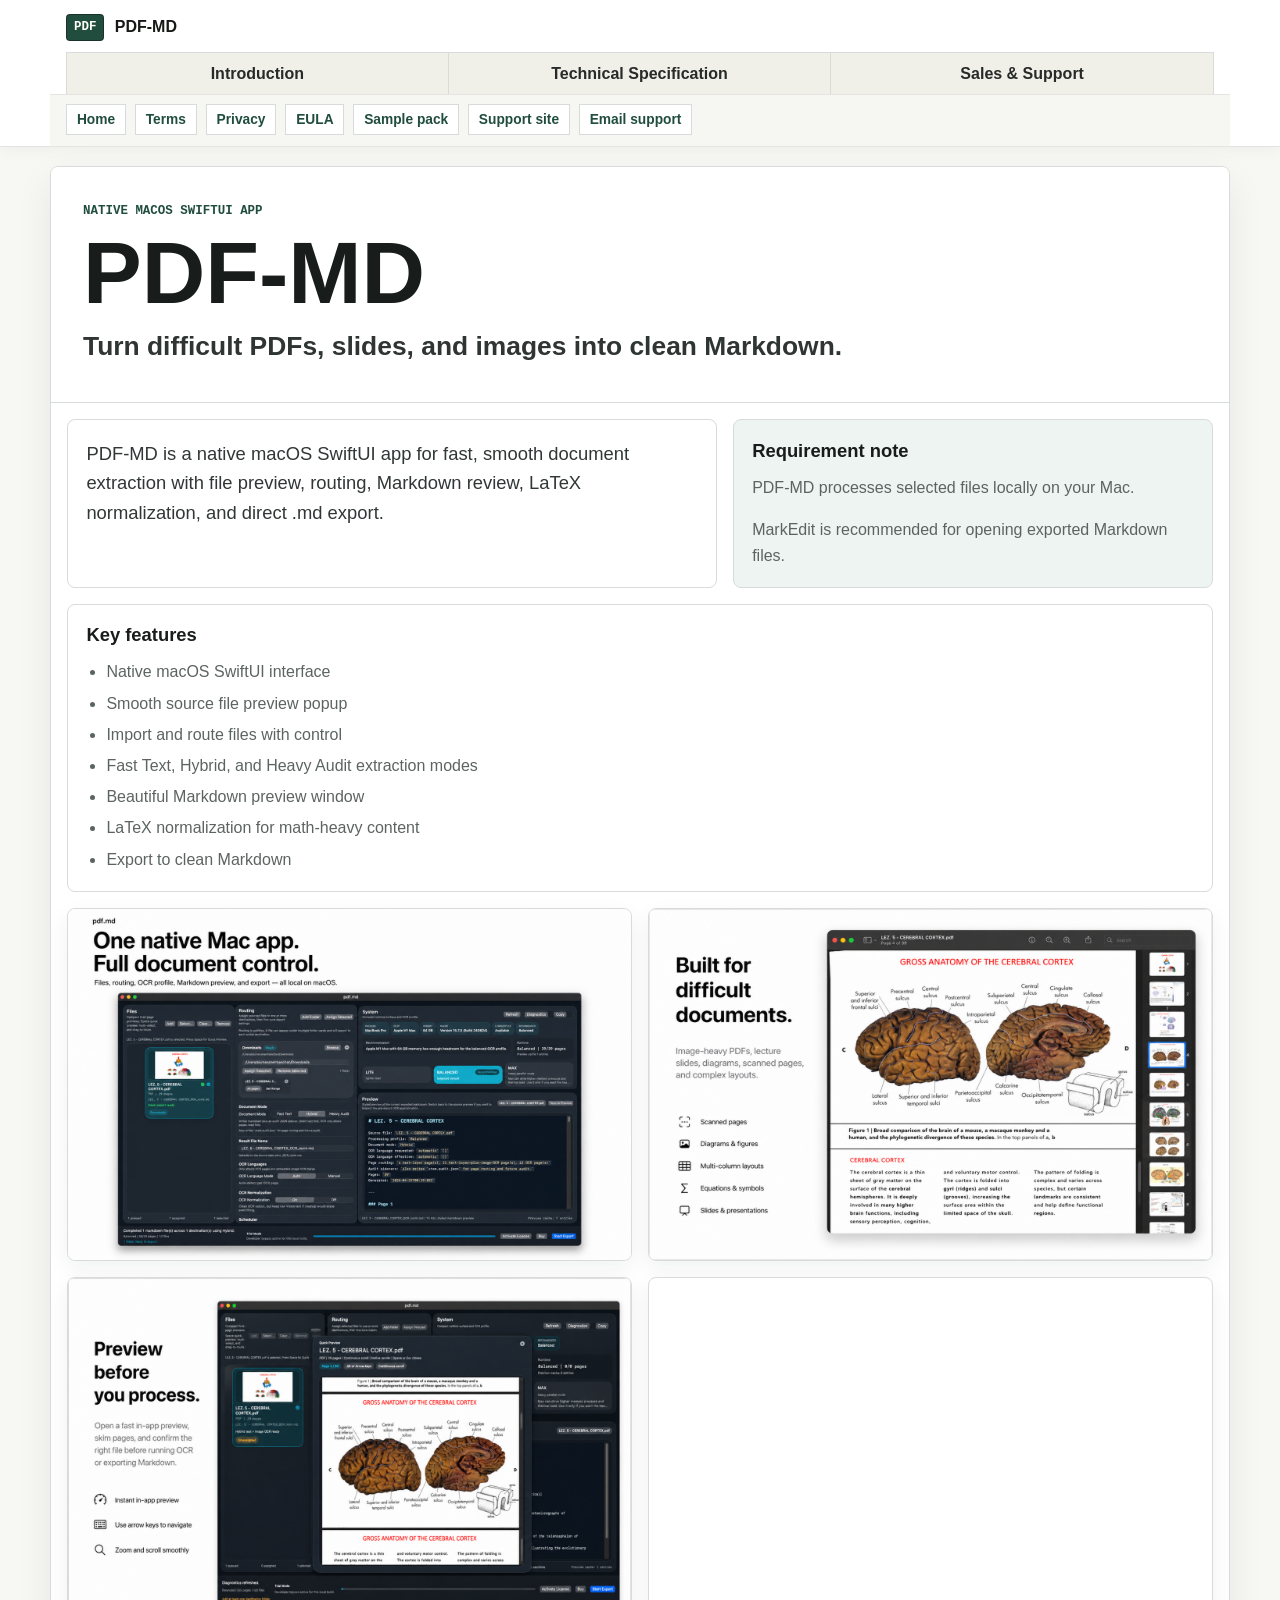
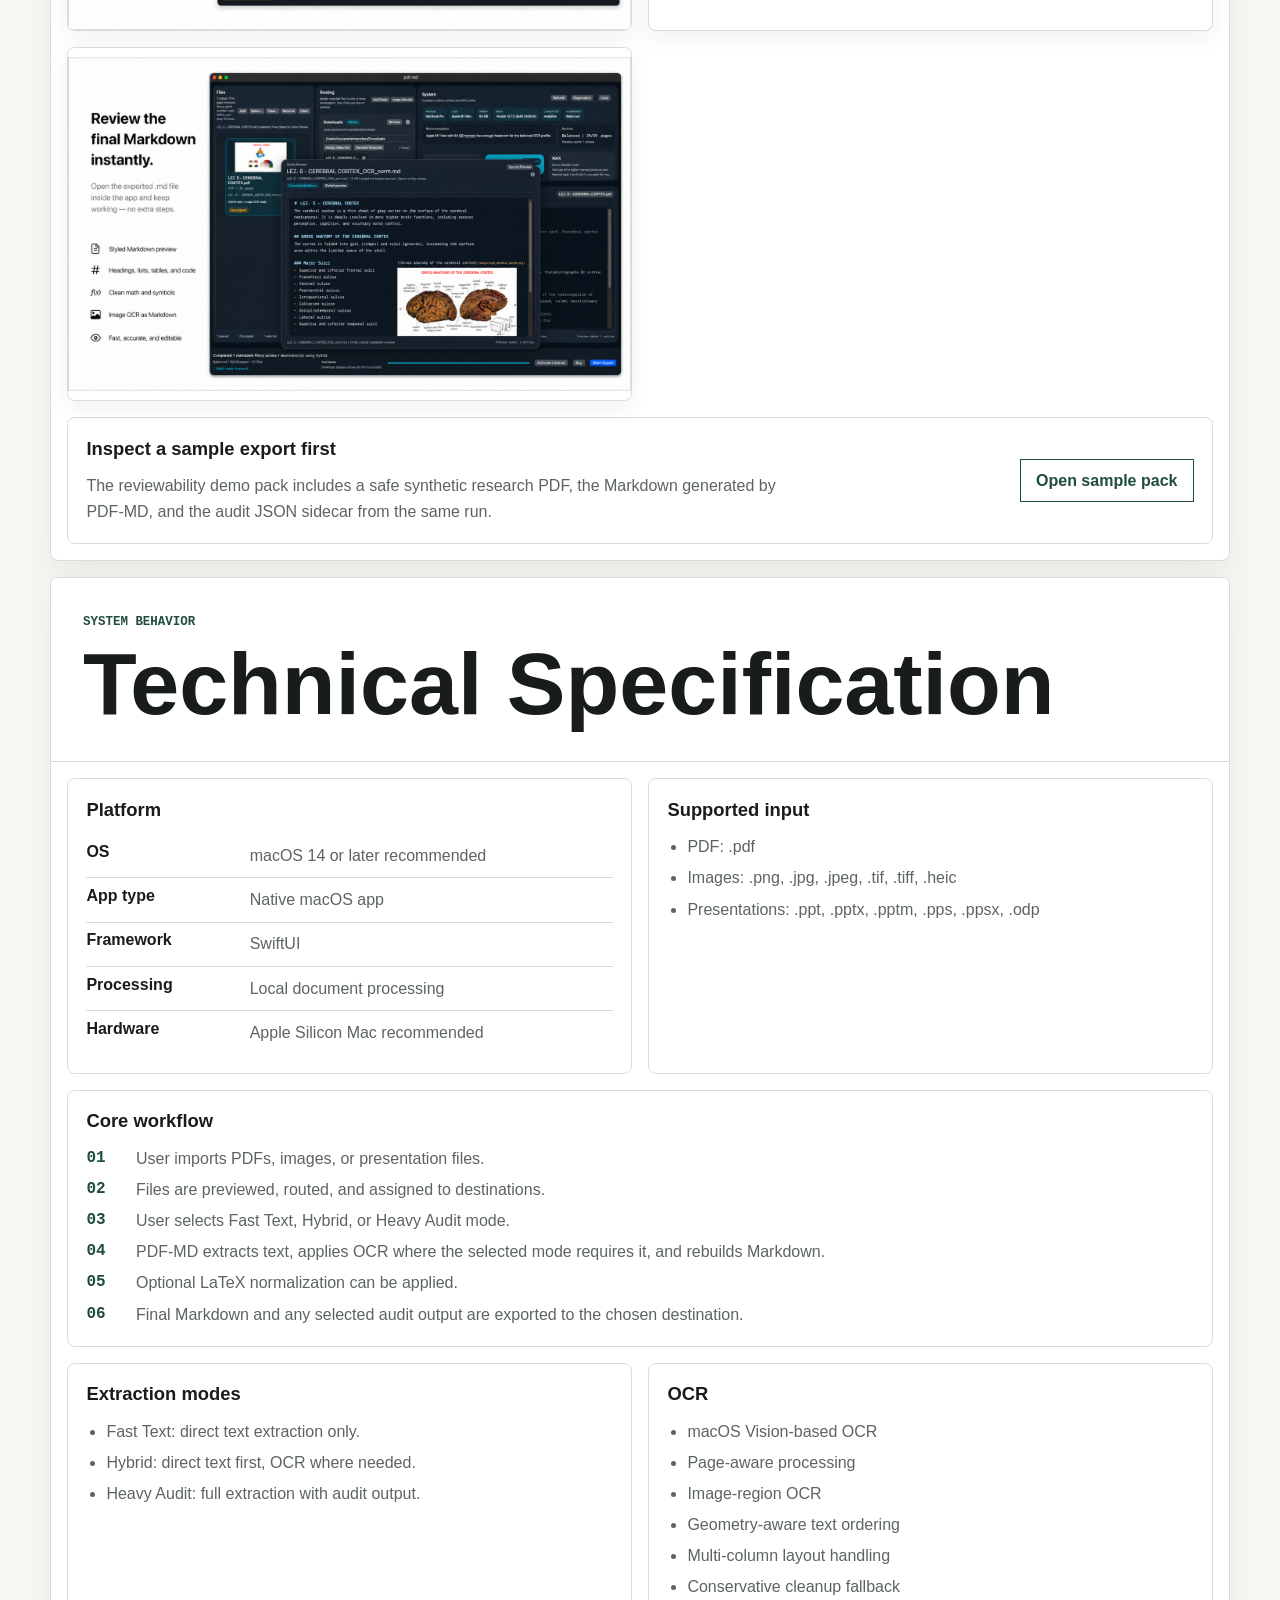
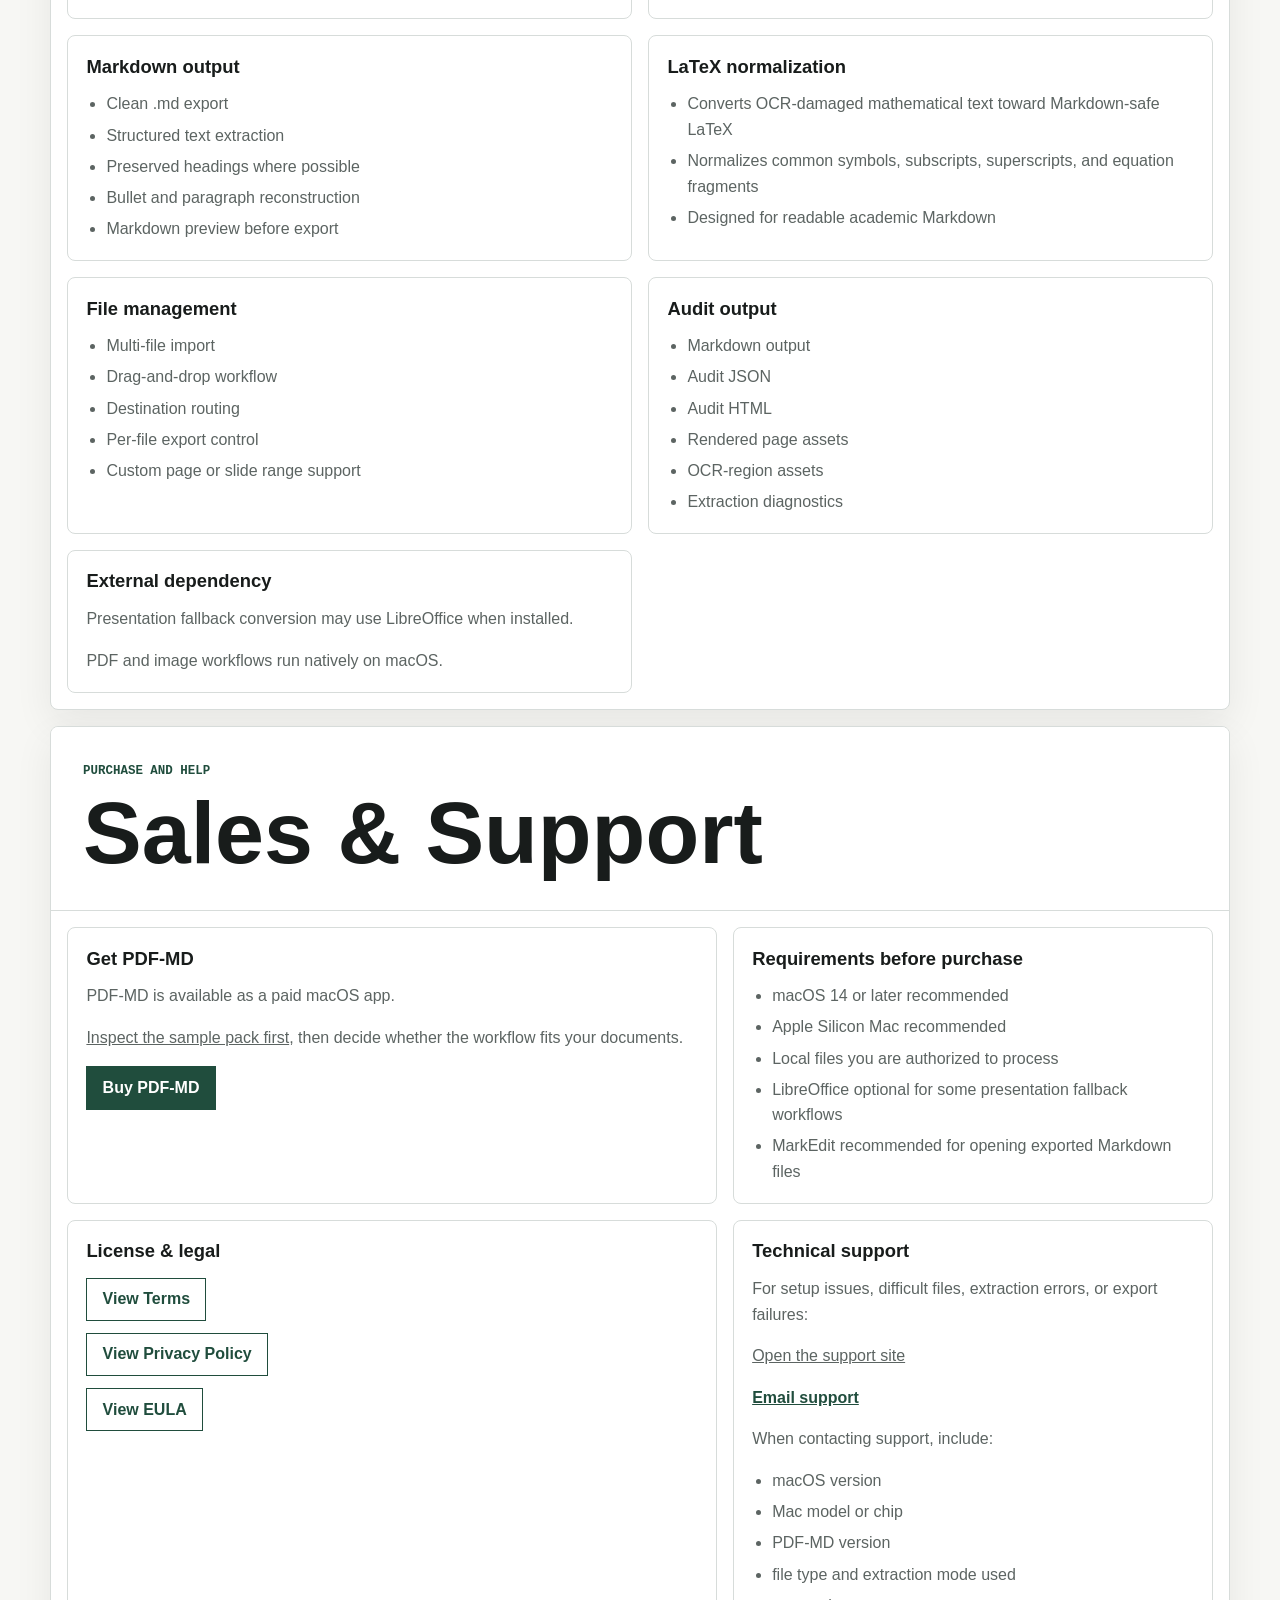
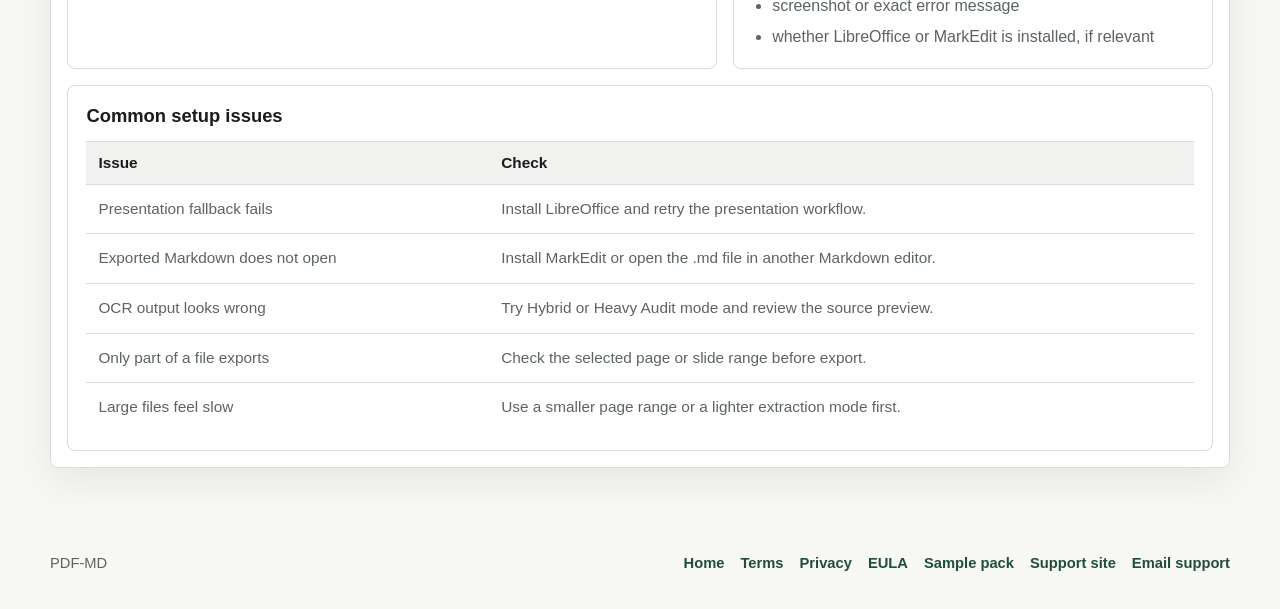
==== index.html @ b23f3127 "Remove PDF-MD sample review notes" ====
<!doctype html>
<html lang="en">
<head>
  <meta charset="utf-8">
  <meta name="viewport" content="width=device-width, initial-scale=1">
  <title>PDF-MD | Difficult documents to Markdown</title>
  <meta
    name="description"
    content="PDF-MD is a native macOS SwiftUI app for turning difficult PDFs, slides, and images into clean Markdown with preview, routing, OCR, audit output, and LaTeX normalization."
  >
  <meta property="og:title" content="PDF-MD">
  <meta property="og:description" content="Turn difficult PDFs, slides, and images into clean Markdown.">
  <meta property="og:type" content="website">
  <link rel="icon" type="image/png" href="./favicon.png?v=20260331b">
  <link rel="stylesheet" href="./site.css?v=20260507d">
</head>
<body>
  <a class="skip-link" href="#content">Skip to content</a>

  <header class="site-header">
    <a class="brand" href="./index.html" aria-label="PDF-MD home">
      <span class="brand-mark">PDF</span>
      <span>PDF-MD</span>
    </a>
    <nav class="tabs" aria-label="Primary">
      <a href="#introduction">Introduction</a>
      <a href="#technical-specification">Technical Specification</a>
      <a href="#sales-support">Sales &amp; Support</a>
    </nav>
    <nav class="page-nav" aria-label="All pages">
      <a href="./index.html">Home</a>
      <a href="./terms.html">Terms</a>
      <a href="./privacy.html">Privacy</a>
      <a href="./eula.html">EULA</a>
      <a href="./reviewability-demo.html">Sample pack</a>
      <a href="https://medschooloutsider-support.vercel.app" target="_blank" rel="noreferrer">Support site</a>
      <a href="mailto:worldpresident1030@gmail.com" target="_blank" rel="noreferrer">Email support</a>
    </nav>
  </header>

  <main id="content" class="catalog-shell">
    <section class="tab-panel intro-panel" id="introduction" aria-labelledby="intro-title">
      <div class="panel-header">
        <p class="kicker">Native macOS SwiftUI app</p>
        <h1 id="intro-title">PDF-MD</h1>
        <p class="subtitle">Turn difficult PDFs, slides, and images into clean Markdown.</p>
      </div>

      <div class="intro-grid">
        <article class="summary-card">
          <p>
            PDF-MD is a native macOS SwiftUI app for fast, smooth document extraction with
            file preview, routing, Markdown review, LaTeX normalization, and direct .md export.
          </p>
        </article>

        <article class="requirements-card">
          <h2>Requirement note</h2>
          <p>PDF-MD processes selected files locally on your Mac.</p>
          <p>MarkEdit is recommended for opening exported Markdown files.</p>
        </article>
      </div>

      <section class="feature-list" aria-label="Key features">
        <h2>Key features</h2>
        <ul>
          <li>Native macOS SwiftUI interface</li>
          <li>Smooth source file preview popup</li>
          <li>Import and route files with control</li>
          <li>Fast Text, Hybrid, and Heavy Audit extraction modes</li>
          <li>Beautiful Markdown preview window</li>
          <li>LaTeX normalization for math-heavy content</li>
          <li>Export to clean Markdown</li>
        </ul>
      </section>

      <section class="gallery-strip" aria-label="PDF-MD image gallery">
        <img src="./site-assets/gallery/pdf-md/01-document-control.png" width="2880" height="1800" loading="lazy" decoding="async" alt="PDF-MD document control workspace.">
        <img src="./site-assets/gallery/pdf-md/02-difficult-documents.png" width="2880" height="1800" loading="lazy" decoding="async" alt="PDF-MD source preview for difficult documents.">
        <img src="./site-assets/gallery/pdf-md/03-preview-before-processing.png" width="2880" height="1800" loading="lazy" decoding="async" alt="PDF-MD in-app source preview popup.">
        <img src="./site-assets/gallery/pdf-md/04-route-preview-normalize-export.png" width="2880" height="1800" loading="lazy" decoding="async" alt="PDF-MD routing, OCR normalization, preview, and export workflow.">
        <img src="./site-assets/gallery/pdf-md/05-review-final-markdown.png" width="2880" height="1800" loading="lazy" decoding="async" alt="PDF-MD final Markdown preview.">
      </section>

      <section class="feature-list sample-callout" aria-label="Reviewability sample pack">
        <div>
          <h2>Inspect a sample export first</h2>
          <p>
            The reviewability demo pack includes a safe synthetic research PDF,
            the Markdown generated by PDF-MD, and the audit JSON sidecar from
            the same run.
          </p>
        </div>
        <a class="button secondary" href="./reviewability-demo.html">Open sample pack</a>
      </section>
    </section>

    <section class="tab-panel" id="technical-specification" aria-labelledby="spec-title">
      <div class="panel-header compact">
        <p class="kicker">System behavior</p>
        <h1 id="spec-title">Technical Specification</h1>
      </div>

      <div class="spec-layout">
        <section class="spec-box">
          <h2>Platform</h2>
          <dl class="spec-table">
            <div><dt>OS</dt><dd>macOS 14 or later recommended</dd></div>
            <div><dt>App type</dt><dd>Native macOS app</dd></div>
            <div><dt>Framework</dt><dd>SwiftUI</dd></div>
            <div><dt>Processing</dt><dd>Local document processing</dd></div>
            <div><dt>Hardware</dt><dd>Apple Silicon Mac recommended</dd></div>
          </dl>
        </section>

        <section class="spec-box">
          <h2>Supported input</h2>
          <ul>
            <li>PDF: .pdf</li>
            <li>Images: .png, .jpg, .jpeg, .tif, .tiff, .heic</li>
            <li>Presentations: .ppt, .pptx, .pptm, .pps, .ppsx, .odp</li>
          </ul>
        </section>

        <section class="spec-box wide">
          <h2>Core workflow</h2>
          <ol class="numbered-list">
            <li>User imports PDFs, images, or presentation files.</li>
            <li>Files are previewed, routed, and assigned to destinations.</li>
            <li>User selects Fast Text, Hybrid, or Heavy Audit mode.</li>
            <li>PDF-MD extracts text, applies OCR where the selected mode requires it, and rebuilds Markdown.</li>
            <li>Optional LaTeX normalization can be applied.</li>
            <li>Final Markdown and any selected audit output are exported to the chosen destination.</li>
          </ol>
        </section>

        <section class="spec-box">
          <h2>Extraction modes</h2>
          <ul>
            <li>Fast Text: direct text extraction only.</li>
            <li>Hybrid: direct text first, OCR where needed.</li>
            <li>Heavy Audit: full extraction with audit output.</li>
          </ul>
        </section>

        <section class="spec-box">
          <h2>OCR</h2>
          <ul>
            <li>macOS Vision-based OCR</li>
            <li>Page-aware processing</li>
            <li>Image-region OCR</li>
            <li>Geometry-aware text ordering</li>
            <li>Multi-column layout handling</li>
            <li>Conservative cleanup fallback</li>
          </ul>
        </section>

        <section class="spec-box">
          <h2>Markdown output</h2>
          <ul>
            <li>Clean .md export</li>
            <li>Structured text extraction</li>
            <li>Preserved headings where possible</li>
            <li>Bullet and paragraph reconstruction</li>
            <li>Markdown preview before export</li>
          </ul>
        </section>

        <section class="spec-box">
          <h2>LaTeX normalization</h2>
          <ul>
            <li>Converts OCR-damaged mathematical text toward Markdown-safe LaTeX</li>
            <li>Normalizes common symbols, subscripts, superscripts, and equation fragments</li>
            <li>Designed for readable academic Markdown</li>
          </ul>
        </section>

        <section class="spec-box">
          <h2>File management</h2>
          <ul>
            <li>Multi-file import</li>
            <li>Drag-and-drop workflow</li>
            <li>Destination routing</li>
            <li>Per-file export control</li>
            <li>Custom page or slide range support</li>
          </ul>
        </section>

        <section class="spec-box">
          <h2>Audit output</h2>
          <ul>
            <li>Markdown output</li>
            <li>Audit JSON</li>
            <li>Audit HTML</li>
            <li>Rendered page assets</li>
            <li>OCR-region assets</li>
            <li>Extraction diagnostics</li>
          </ul>
        </section>

        <section class="spec-box">
          <h2>External dependency</h2>
          <p>Presentation fallback conversion may use LibreOffice when installed.</p>
          <p>PDF and image workflows run natively on macOS.</p>
        </section>
      </div>
    </section>

    <section class="tab-panel" id="sales-support" aria-labelledby="sales-title">
      <div class="panel-header compact">
        <p class="kicker">Purchase and help</p>
        <h1 id="sales-title">Sales &amp; Support</h1>
      </div>

      <div class="sales-grid">
        <section class="spec-box purchase-box">
          <h2>Get PDF-MD</h2>
          <p>PDF-MD is available as a paid macOS app.</p>
          <p><a href="./reviewability-demo.html">Inspect the sample pack first</a>, then decide whether the workflow fits your documents.</p>
          <a class="button" href="https://medout.lemonsqueezy.com/checkout/buy/4a9b9138-736f-4a98-afc2-48488fbf12ee" target="_blank" rel="noreferrer">Buy PDF-MD</a>
        </section>

        <section class="spec-box">
          <h2>Requirements before purchase</h2>
          <ul>
            <li>macOS 14 or later recommended</li>
            <li>Apple Silicon Mac recommended</li>
            <li>Local files you are authorized to process</li>
            <li>LibreOffice optional for some presentation fallback workflows</li>
            <li>MarkEdit recommended for opening exported Markdown files</li>
          </ul>
        </section>

        <section class="spec-box legal-links">
          <h2>License &amp; legal</h2>
          <a class="button secondary" href="./terms.html">View Terms</a>
          <a class="button secondary" href="./privacy.html">View Privacy Policy</a>
          <a class="button secondary" href="./eula.html">View EULA</a>
        </section>

        <section class="spec-box">
          <h2>Technical support</h2>
          <p>For setup issues, difficult files, extraction errors, or export failures:</p>
          <p><a href="https://medschooloutsider-support.vercel.app" target="_blank" rel="noreferrer">Open the support site</a></p>
          <p class="support-email"><a href="mailto:worldpresident1030@gmail.com" target="_blank" rel="noreferrer">Email support</a></p>
          <p>When contacting support, include:</p>
          <ul>
            <li>macOS version</li>
            <li>Mac model or chip</li>
            <li>PDF-MD version</li>
            <li>file type and extraction mode used</li>
            <li>screenshot or exact error message</li>
            <li>whether LibreOffice or MarkEdit is installed, if relevant</li>
          </ul>
        </section>
      </div>

      <section class="setup-table-wrap" aria-label="Common setup issues">
        <h2>Common setup issues</h2>
        <table class="setup-table">
          <thead>
            <tr>
              <th>Issue</th>
              <th>Check</th>
            </tr>
          </thead>
          <tbody>
            <tr>
              <td>Presentation fallback fails</td>
              <td>Install LibreOffice and retry the presentation workflow.</td>
            </tr>
            <tr>
              <td>Exported Markdown does not open</td>
              <td>Install MarkEdit or open the .md file in another Markdown editor.</td>
            </tr>
            <tr>
              <td>OCR output looks wrong</td>
              <td>Try Hybrid or Heavy Audit mode and review the source preview.</td>
            </tr>
            <tr>
              <td>Only part of a file exports</td>
              <td>Check the selected page or slide range before export.</td>
            </tr>
            <tr>
              <td>Large files feel slow</td>
              <td>Use a smaller page range or a lighter extraction mode first.</td>
            </tr>
          </tbody>
        </table>
      </section>
    </section>
  </main>

  <footer class="site-footer">
    <span>PDF-MD</span>
    <nav aria-label="Footer">
      <a href="./index.html">Home</a>
      <a href="./terms.html">Terms</a>
      <a href="./privacy.html">Privacy</a>
      <a href="./eula.html">EULA</a>
      <a href="./reviewability-demo.html">Sample pack</a>
      <a href="https://medschooloutsider-support.vercel.app" target="_blank" rel="noreferrer">Support site</a>
      <a href="mailto:worldpresident1030@gmail.com" target="_blank" rel="noreferrer">Email support</a>
    </nav>
  </footer>
</body>
</html>
---- site.css ----
:root {
  --page: #f7f7f4;
  --paper: #ffffff;
  --ink: #181c1b;
  --muted: #5c6462;
  --rule: #d7dcda;
  --rule-dark: #a9b1ae;
  --tab: #f0efe8;
  --tab-dark: #98936e;
  --green: #204d3d;
  --green-soft: #eef4f1;
  --steel: #f1f2ef;
  --warning: #744127;
  --shadow: 0 14px 38px rgba(24, 28, 27, 0.07);
  --content: 1180px;
}

* {
  box-sizing: border-box;
}

html {
  scroll-behavior: smooth;
}

body {
  margin: 0;
  color: var(--ink);
  font-family: -apple-system, BlinkMacSystemFont, "Segoe UI", sans-serif;
  background: var(--page);
}

a {
  color: inherit;
}

.skip-link {
  position: absolute;
  left: 1rem;
  top: -4rem;
  z-index: 30;
  padding: 0.7rem 1rem;
  background: var(--ink);
  color: white;
}

.skip-link:focus {
  top: 1rem;
}

.site-header {
  position: sticky;
  top: 0;
  z-index: 20;
  border-bottom: 1px solid rgba(24, 28, 27, 0.12);
  background: rgba(255, 255, 255, 0.94);
  box-shadow: 0 1px 18px rgba(24, 28, 27, 0.05);
  backdrop-filter: blur(14px);
}

.brand {
  display: flex;
  align-items: center;
  gap: 0.65rem;
  width: min(100%, var(--content));
  margin: 0 auto;
  padding: 0.85rem 1rem 0.7rem;
  color: #161916;
  font-weight: 700;
  text-decoration: none;
}

.brand-mark {
  display: inline-flex;
  align-items: center;
  justify-content: center;
  width: 2.4rem;
  height: 1.7rem;
  border: 1px solid rgba(24, 28, 27, 0.55);
  background: var(--green);
  color: #fffef8;
  font-family: ui-monospace, SFMono-Regular, Menlo, Consolas, monospace;
  font-size: 0.78rem;
  border-radius: 4px;
}

.tabs {
  display: grid;
  grid-template-columns: repeat(3, minmax(0, 1fr));
  width: min(100%, var(--content));
  margin: 0 auto;
  padding: 0 1rem;
}

.tabs a {
  display: flex;
  align-items: center;
  justify-content: center;
  min-height: 2.65rem;
  border: 1px solid var(--rule);
  border-bottom: 0;
  background: var(--tab);
  color: #272a28;
  font-weight: 650;
  text-align: center;
  text-decoration: none;
  transition: background-color 140ms ease, color 140ms ease;
}

.tabs a + a {
  border-left: 0;
}

.tabs a:hover,
.tabs a:focus-visible {
  background: #ffffff;
  outline: 2px solid var(--green);
  outline-offset: -2px;
}

.catalog-shell {
  width: min(calc(100% - 2rem), var(--content));
  margin: 1.2rem auto 0;
  padding-bottom: 3rem;
}

.tab-panel {
  scroll-margin-top: 7.5rem;
  margin-bottom: 1rem;
  border: 1px solid var(--rule);
  background: var(--paper);
  box-shadow: var(--shadow);
  border-radius: 8px;
  overflow: hidden;
}

.panel-header {
  padding: 2.2rem 2rem;
  border-bottom: 1px solid var(--rule);
  background: #ffffff;
}

.panel-header.compact {
  padding-bottom: 1.6rem;
}

.kicker,
.path-line,
.error-line {
  font-family: ui-monospace, SFMono-Regular, Menlo, Consolas, monospace;
}

.kicker {
  margin: 0 0 0.55rem;
  color: var(--green);
  font-size: 0.78rem;
  font-weight: 600;
  text-transform: uppercase;
}

h1,
h2,
h3,
p {
  margin-top: 0;
}

h1 {
  margin-bottom: 0.65rem;
  font-size: clamp(2.45rem, 7vw, 5.5rem);
  line-height: 0.95;
  letter-spacing: 0;
}

h2 {
  margin-bottom: 0.85rem;
  font-size: 1.15rem;
  line-height: 1.25;
}

h3 {
  margin-bottom: 0.45rem;
  font-size: 1rem;
}

p,
li,
dd,
td {
  color: var(--muted);
  line-height: 1.6;
}

.subtitle {
  max-width: 760px;
  margin: 0;
  color: #2f3533;
  font-size: clamp(1.1rem, 2.4vw, 1.65rem);
  font-weight: 600;
}

.intro-grid,
.sales-grid {
  display: grid;
  grid-template-columns: minmax(0, 1.15fr) minmax(300px, 0.85fr);
  gap: 1rem;
  padding: 1rem;
}

.summary-card,
.requirements-card,
.spec-box,
.setup-table-wrap,
.feature-list {
  border: 1px solid var(--rule);
  background: #ffffff;
  padding: 1.15rem;
  border-radius: 8px;
}

.summary-card p {
  max-width: 680px;
  margin-bottom: 0;
  color: #303736;
  font-size: 1.15rem;
}

.requirements-card {
  background: var(--green-soft);
}

.requirements-card p:last-child,
.spec-box p:last-child {
  margin-bottom: 0;
}

.feature-list {
  margin: 0 1rem 1rem;
}

.gallery-strip {
  display: grid;
  grid-template-columns: repeat(2, minmax(0, 1fr));
  gap: 1rem;
  padding: 0 1rem 1rem;
}

.gallery-strip img {
  display: block;
  width: 100%;
  height: auto;
  border: 1px solid var(--rule);
  background: #ffffff;
  box-shadow: 0 8px 22px rgba(24, 28, 27, 0.06);
  border-radius: 8px;
}

ul,
ol {
  margin: 0;
  padding-left: 1.25rem;
}

li + li {
  margin-top: 0.35rem;
}

.spec-layout {
  display: grid;
  grid-template-columns: repeat(2, minmax(0, 1fr));
  gap: 1rem;
  padding: 1rem;
}

.spec-box.wide {
  grid-column: 1 / -1;
}

.spec-table {
  margin: 0;
}

.spec-table div {
  display: grid;
  grid-template-columns: minmax(120px, 0.45fr) minmax(0, 1fr);
  border-top: 1px solid var(--rule);
}

.spec-table div:first-child {
  border-top: 0;
}

.spec-table dt,
.spec-table dd {
  margin: 0;
  padding: 0.55rem 0;
}

.spec-table dt {
  color: var(--ink);
  font-weight: 700;
}

.numbered-list {
  counter-reset: workflow;
  list-style: none;
  padding: 0;
}

.numbered-list li {
  counter-increment: workflow;
  display: grid;
  grid-template-columns: 2.4rem minmax(0, 1fr);
  gap: 0.7rem;
  align-items: start;
}

.numbered-list li::before {
  content: counter(workflow, decimal-leading-zero);
  color: var(--green);
  font-family: ui-monospace, SFMono-Regular, Menlo, Consolas, monospace;
  font-weight: 600;
}

.permission-grid {
  display: grid;
  grid-template-columns: repeat(2, minmax(0, 1fr));
  gap: 1rem;
}

.permission-grid article {
  border-left: 4px solid var(--green);
  padding-left: 1rem;
}

.path-line {
  padding: 0.7rem;
  border: 1px solid var(--rule);
  background: var(--steel);
  color: #30332e;
  font-size: 0.9rem;
}

.error-line {
  color: var(--warning);
  font-size: 0.9rem;
}

.button {
  display: inline-flex;
  align-items: center;
  justify-content: center;
  min-height: 2.7rem;
  padding: 0.65rem 0.95rem;
  border: 1px solid var(--green);
  background: var(--green);
  color: white;
  font-weight: 700;
  text-decoration: none;
  transition: transform 140ms ease, background-color 140ms ease;
}

.button:hover,
.button:focus-visible {
  transform: translateY(-1px);
  background: #17372c;
  outline: 2px solid var(--tab-dark);
  outline-offset: 2px;
}

.button.secondary {
  background: #ffffff;
  color: var(--green);
}

.site-nav {
  display: flex;
  flex-wrap: wrap;
  gap: 0.55rem;
  width: min(100%, var(--content));
  margin: 0 auto;
  padding: 0 1rem 0.8rem;
}

.site-nav a {
  border: 1px solid var(--rule);
  background: var(--tab);
  color: var(--green);
  padding: 0.42rem 0.62rem;
  font-size: 0.86rem;
  font-weight: 700;
  text-decoration: none;
}

.legal-links {
  display: flex;
  flex-direction: column;
  gap: 0.75rem;
  align-items: flex-start;
}

.legal-links h2 {
  margin-bottom: 0.2rem;
}

.support-email a {
  color: var(--green);
  font-weight: 700;
}

.setup-table-wrap {
  margin: 0 1rem 1rem;
  overflow-x: auto;
}

.setup-table {
  width: 100%;
  border-collapse: collapse;
  font-size: 0.96rem;
}

.setup-table th,
.setup-table td {
  padding: 0.75rem;
  border-top: 1px solid var(--rule);
  text-align: left;
  vertical-align: top;
}

.setup-table th {
  color: var(--ink);
  background: var(--steel);
  font-weight: 700;
}

.site-footer {
  display: flex;
  justify-content: space-between;
  gap: 1rem;
  width: min(calc(100% - 2rem), var(--content));
  margin: 0 auto;
  padding: 1.4rem 0 2.4rem;
  color: var(--muted);
  font-size: 0.92rem;
}

.site-footer nav {
  display: flex;
  flex-wrap: wrap;
  gap: 1rem;
}

.site-footer a {
  color: var(--green);
  font-weight: 600;
  text-decoration: none;
}

.page-nav {
  display: flex;
  flex-wrap: wrap;
  gap: 0.55rem;
  width: min(100%, var(--content));
  margin: 0 auto;
  padding: 0.55rem 1rem 0.7rem;
  background: #f6f6f2;
  border-top: 1px solid rgba(24, 28, 27, 0.08);
}

.page-nav a {
  border: 1px solid var(--rule);
  background: #ffffff;
  color: var(--green);
  padding: 0.42rem 0.62rem;
  font-size: 0.86rem;
  font-weight: 700;
  text-decoration: none;
}

.page-nav a:hover,
.page-nav a:focus-visible {
  outline: 2px solid var(--green);
  outline-offset: 2px;
}

.legal-body {
  display: grid;
  gap: 1rem;
}

.legal-body article {
  border: 1px solid var(--rule);
  background: #ffffff;
  padding: 1rem;
  border-radius: 8px;
}

.legal-body article h2 {
  border-bottom: 1px solid var(--rule);
  padding-bottom: 0.45rem;
}

.proof-hero {
  display: grid;
  grid-template-columns: minmax(0, 1fr) minmax(280px, 0.38fr);
  gap: 1rem;
}

.proof-panel {
  border: 1px solid var(--rule);
  background: var(--green-soft);
  padding: 1rem;
  border-radius: 8px;
}

.section {
  width: min(calc(100% - 2rem), var(--content));
  margin: 1rem auto;
  border: 1px solid var(--rule);
  background: var(--paper);
  padding: 1.25rem;
  border-radius: 8px;
  box-shadow: var(--shadow);
}

.section-heading {
  border-bottom: 1px solid var(--rule);
  margin-bottom: 1rem;
}

.two-column,
.feature-grid {
  display: grid;
  grid-template-columns: repeat(2, minmax(0, 1fr));
  gap: 1rem;
}

.feature-grid article {
  border: 1px solid var(--rule);
  background: #ffffff;
  padding: 1rem;
  border-radius: 8px;
}

.eyebrow {
  margin: 0 0 0.55rem;
  color: var(--green);
  font-size: 0.78rem;
  font-weight: 700;
  text-transform: uppercase;
}

.lede {
  max-width: 760px;
  color: #303736;
  font-size: 1.15rem;
}

.proof-metrics,
.proof-grid {
  display: grid;
  grid-template-columns: repeat(4, minmax(0, 1fr));
  gap: 1rem;
  margin-top: 1rem;
}

.proof-grid {
  grid-template-columns: repeat(3, minmax(0, 1fr));
}

.proof-metric,
.proof-block {
  border: 1px solid var(--rule);
  background: #ffffff;
  padding: 1rem;
  border-radius: 8px;
}

.proof-metric strong {
  display: block;
  margin-bottom: 0.35rem;
  color: var(--ink);
  font-size: 1.1rem;
}

.proof-strip {
  display: grid;
  grid-template-columns: minmax(0, 1fr) minmax(300px, 0.8fr);
  gap: 1rem;
  align-items: start;
}

.proof-strip img {
  display: block;
  width: 100%;
  height: auto;
  border: 1px solid var(--rule);
  border-radius: 8px;
}

.proof-list {
  margin-top: 0.75rem;
}

.section-accent {
  background: #fbfbf8;
}

.sample-callout {
  display: flex;
  gap: 1rem;
  align-items: center;
  justify-content: space-between;
}

.sample-callout p {
  max-width: 720px;
  margin-bottom: 0;
}

.file-grid {
  display: grid;
  grid-template-columns: repeat(3, minmax(0, 1fr));
  gap: 1rem;
}

.file-card {
  display: block;
  min-height: 8rem;
  border: 1px solid var(--rule);
  background: #ffffff;
  padding: 1rem;
  color: inherit;
  text-decoration: none;
  border-radius: 8px;
}

.file-card strong,
.file-card span {
  display: block;
}

.file-card strong {
  margin-bottom: 0.45rem;
  color: var(--ink);
}

.file-card span {
  color: var(--muted);
  line-height: 1.5;
}

.file-card:hover,
.file-card:focus-visible {
  outline: 2px solid var(--green);
  outline-offset: 2px;
}

.modal-open {
  overflow: hidden;
}

.file-modal[hidden] {
  display: none;
}

.file-modal {
  position: fixed;
  inset: 0;
  z-index: 40;
  display: grid;
  place-items: center;
  padding: 1rem;
}

.file-modal-backdrop {
  position: absolute;
  inset: 0;
  background: rgba(24, 28, 27, 0.58);
}

.file-modal-panel {
  position: relative;
  z-index: 1;
  display: grid;
  grid-template-rows: auto minmax(0, 1fr) auto;
  width: min(1120px, 100%);
  height: min(820px, calc(100vh - 2rem));
  border: 1px solid var(--rule);
  background: var(--paper);
  border-radius: 8px;
  box-shadow: 0 22px 70px rgba(24, 28, 27, 0.22);
  overflow: hidden;
}

.file-modal-header,
.file-modal-footer {
  display: flex;
  gap: 1rem;
  align-items: center;
  justify-content: space-between;
  padding: 1rem;
  border-bottom: 1px solid var(--rule);
}

.file-modal-header h2 {
  margin-bottom: 0;
}

.file-modal-footer {
  border-top: 1px solid var(--rule);
  border-bottom: 0;
  background: #fbfbf8;
}

.modal-close {
  min-height: 2.4rem;
  border: 1px solid var(--rule-dark);
  background: #ffffff;
  color: var(--green);
  padding: 0.55rem 0.8rem;
  font: inherit;
  font-weight: 700;
  cursor: pointer;
}

.modal-close:hover,
.modal-close:focus-visible {
  outline: 2px solid var(--green);
  outline-offset: 2px;
}

.file-preview-frame {
  width: 100%;
  height: 100%;
  border: 0;
  background: #ffffff;
}

.sample-output {
  overflow-x: auto;
  border: 1px solid var(--rule);
  background: #ffffff;
  padding: 0.85rem;
  color: #232826;
  font-family: ui-monospace, SFMono-Regular, Menlo, Consolas, monospace;
  font-size: 0.88rem;
  line-height: 1.45;
  white-space: pre-wrap;
}

@media (max-width: 760px) {
  .brand {
    padding-inline: 0.8rem;
  }

  .tabs {
    grid-template-columns: 1fr;
    padding: 0;
  }

  .tabs a {
    border-left: 0;
    border-right: 0;
  }

  .catalog-shell,
  .site-footer {
    width: min(calc(100% - 1rem), var(--content));
  }

  .panel-header,
  .intro-grid,
  .spec-layout,
  .sales-grid {
    padding: 0.85rem;
  }

  .intro-grid,
  .spec-layout,
  .sales-grid,
  .permission-grid,
  .two-column,
  .feature-grid,
  .proof-hero,
  .proof-grid,
  .proof-metrics,
  .proof-strip,
  .file-grid {
    grid-template-columns: 1fr;
  }

  .sample-callout {
    align-items: flex-start;
    flex-direction: column;
  }

  .file-modal {
    padding: 0.5rem;
  }

  .file-modal-panel {
    height: calc(100vh - 1rem);
  }

  .file-modal-header,
  .file-modal-footer {
    align-items: flex-start;
    flex-direction: column;
  }

  .spec-box.wide {
    grid-column: auto;
  }

  .feature-list,
  .gallery-strip,
  .setup-table-wrap {
    margin: 0 0.85rem 0.85rem;
  }

  .gallery-strip {
    grid-template-columns: 1fr;
    padding: 0 0.85rem 0.85rem;
  }

  .site-footer {
    flex-direction: column;
  }
}
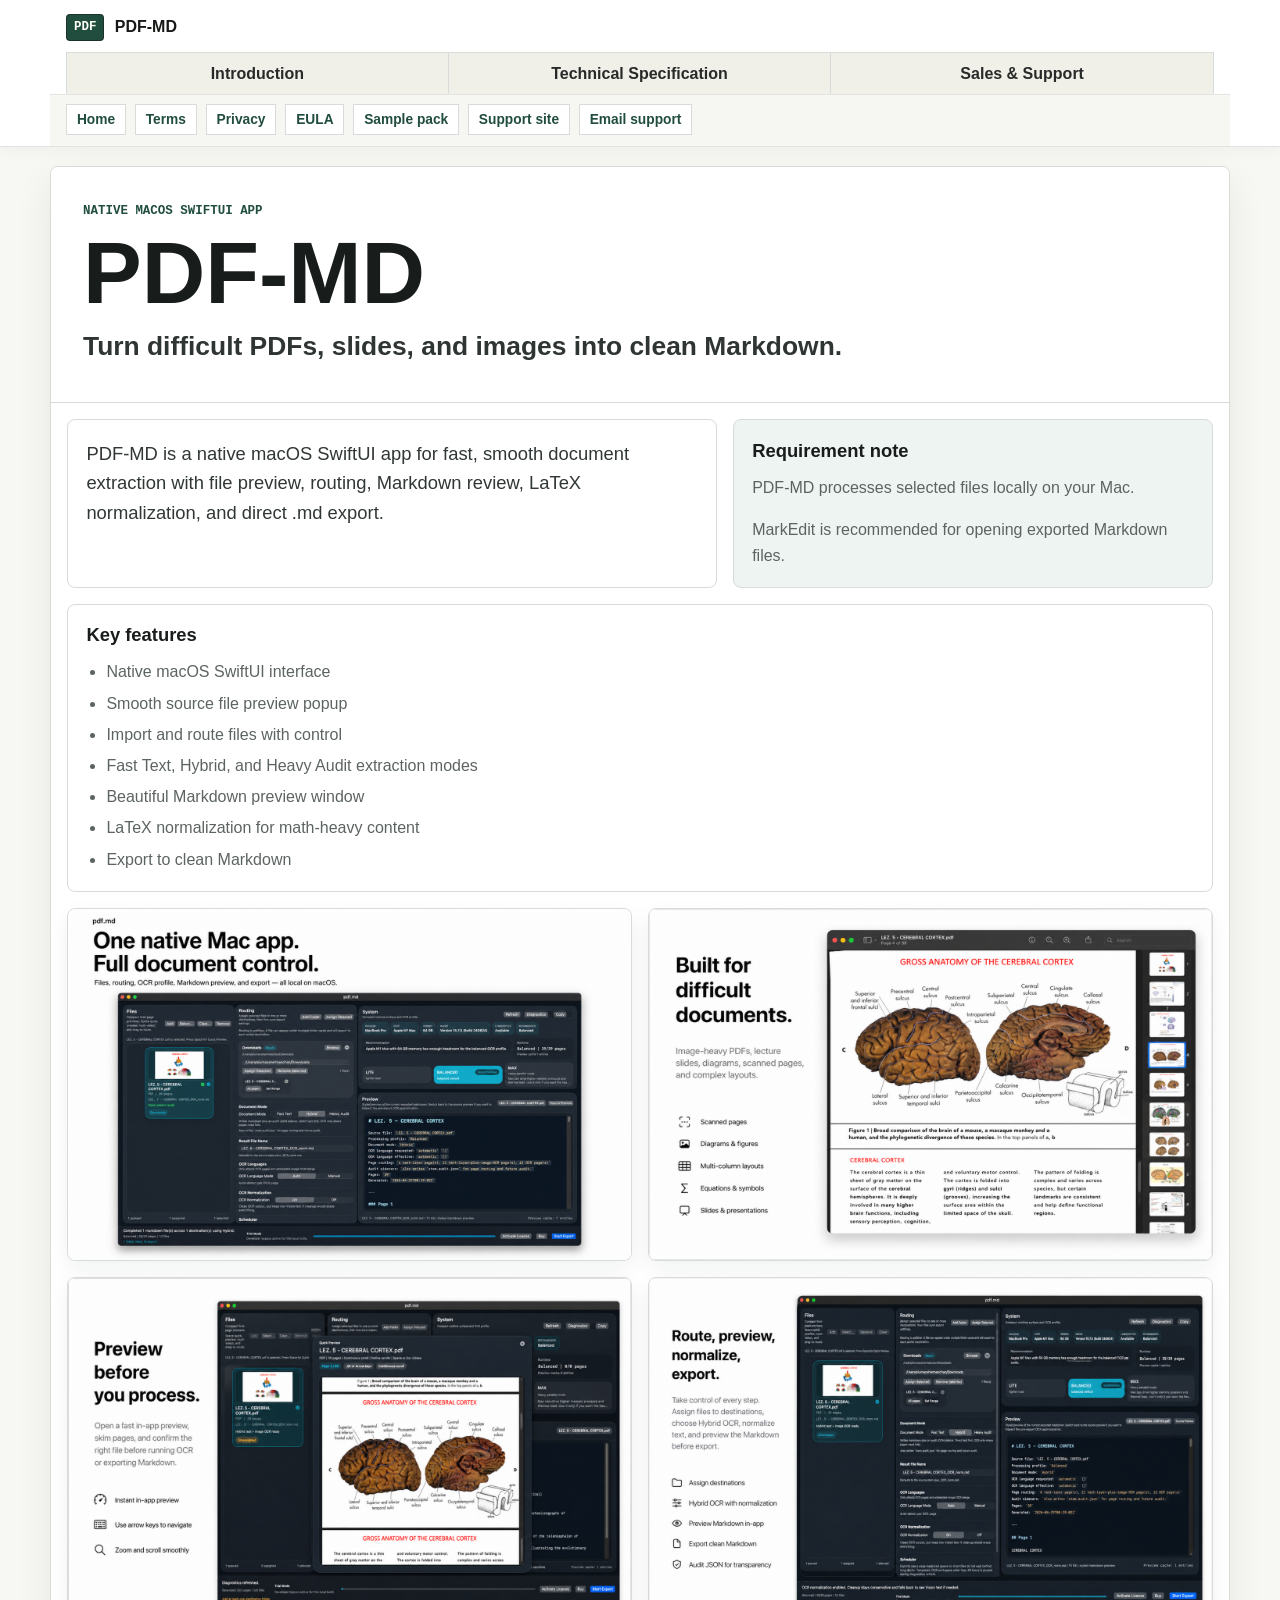
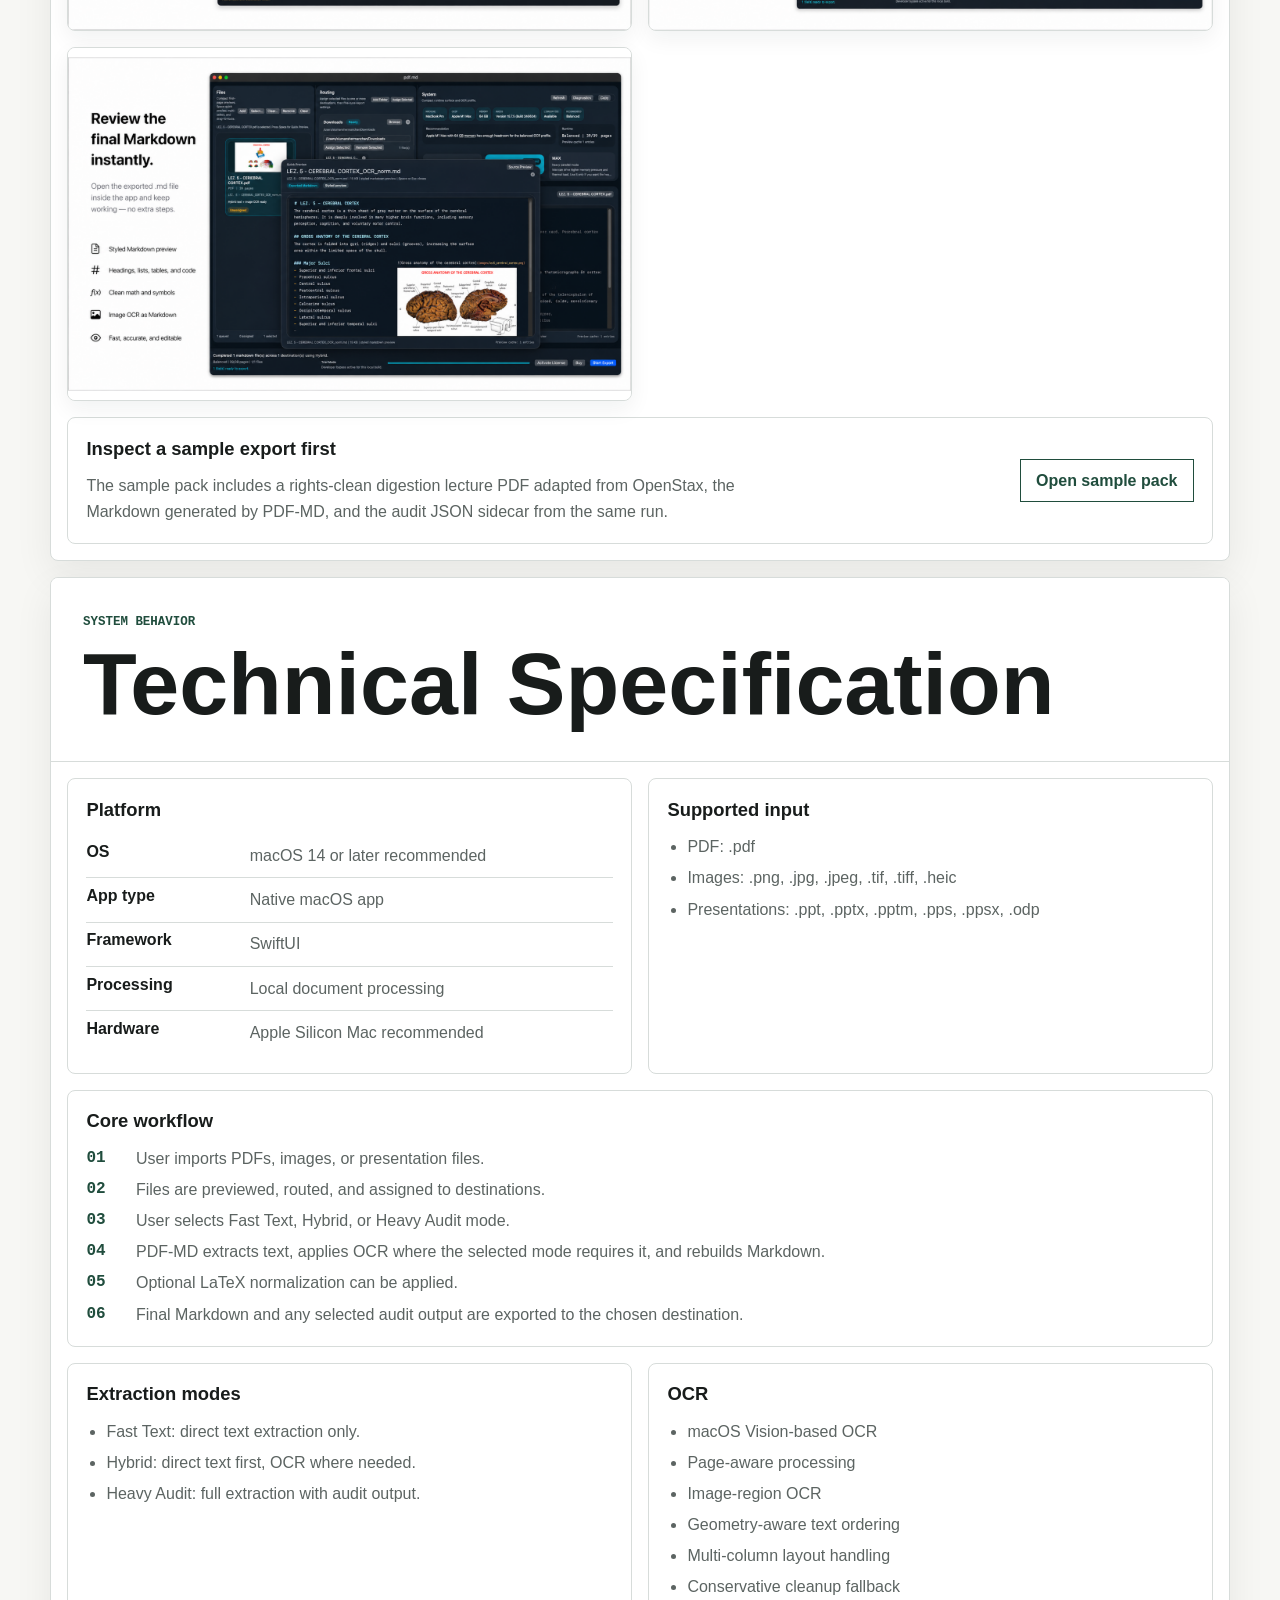
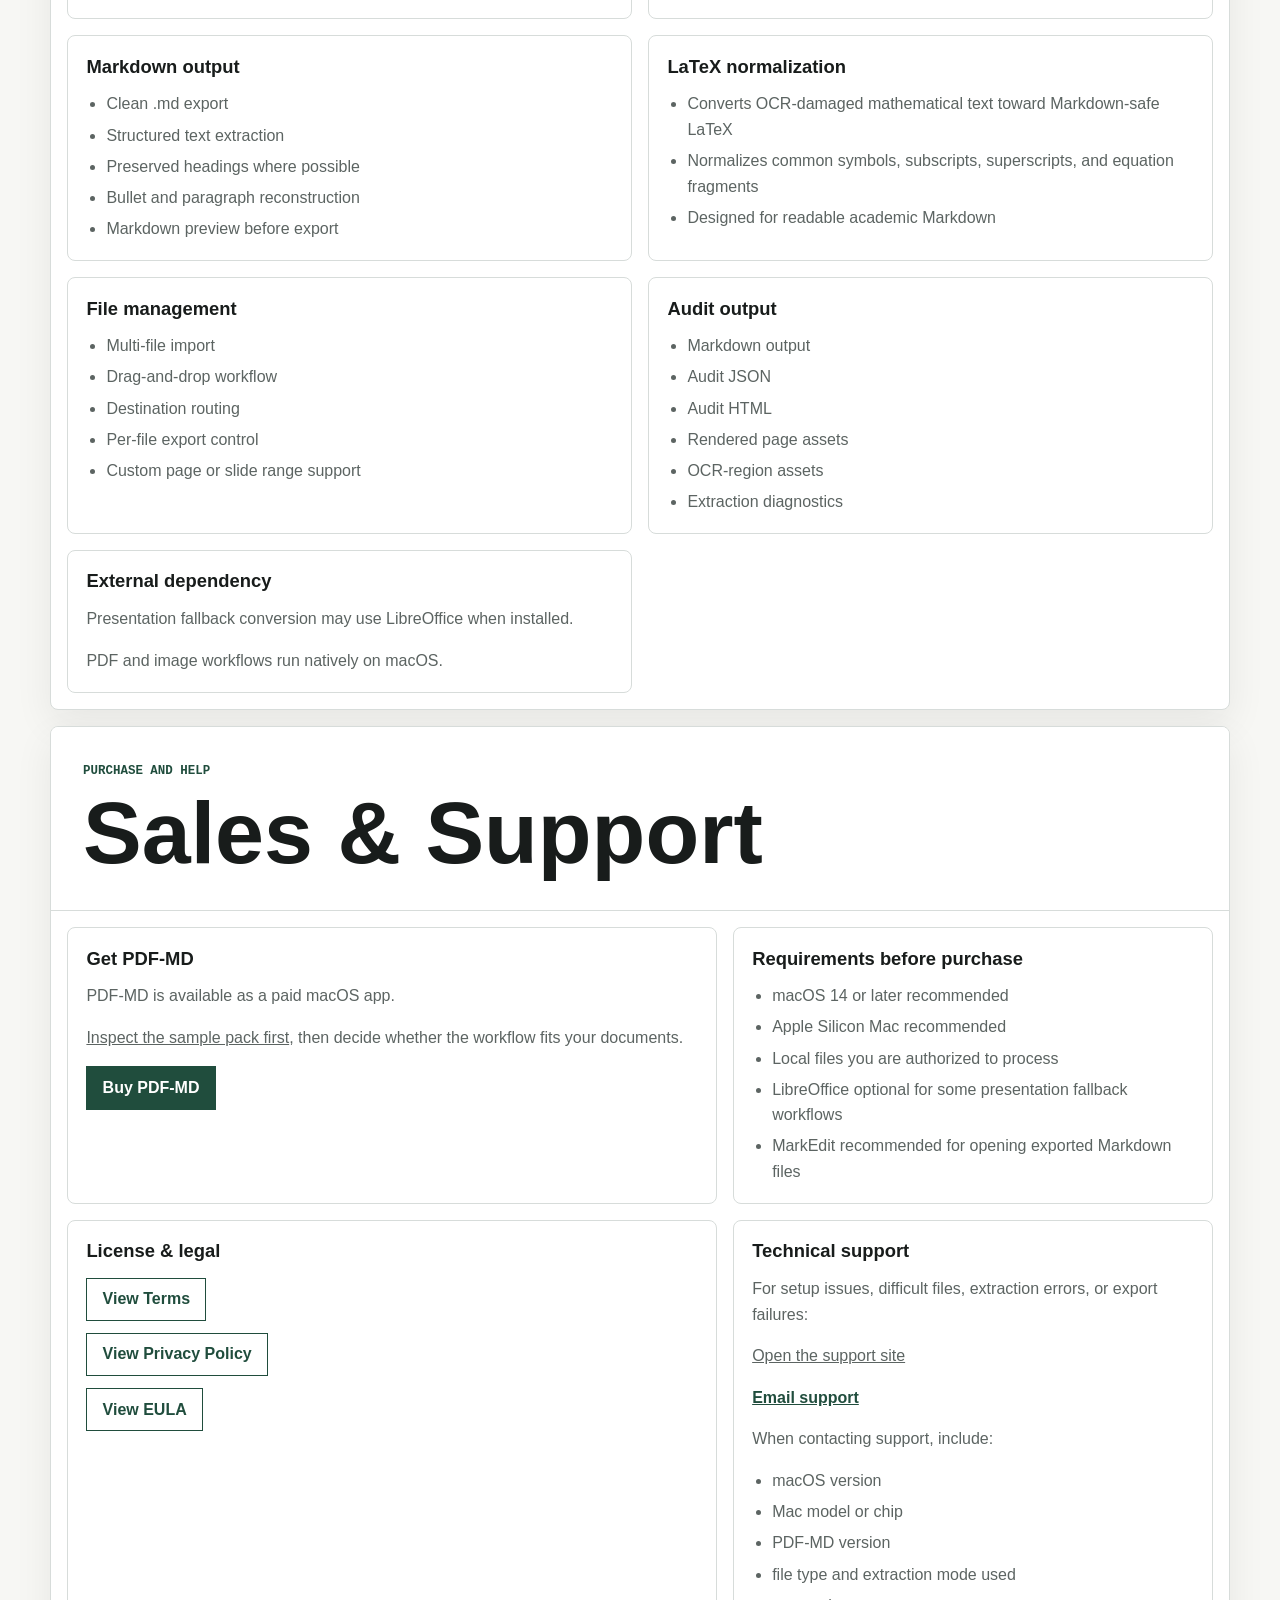
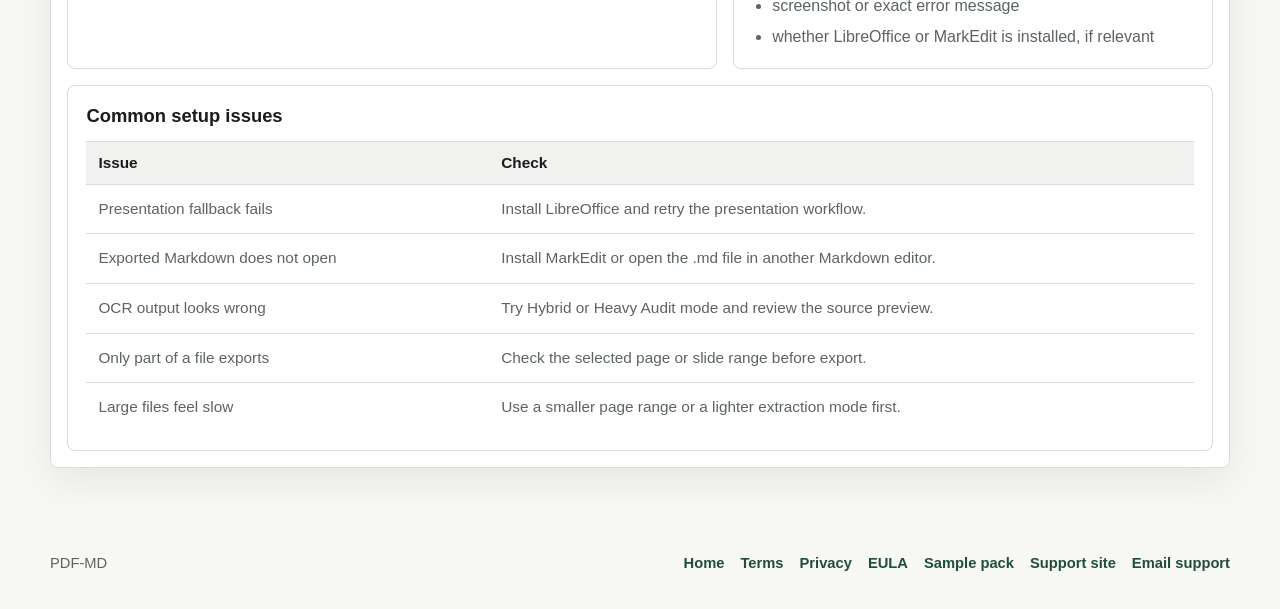
==== commit f702ce4d: "Replace sample with OpenStax digestion lecture" ====
--- a/index.html
+++ b/index.html
@@ -86,9 +86,9 @@
         <div>
           <h2>Inspect a sample export first</h2>
           <p>
-            The reviewability demo pack includes a safe synthetic research PDF,
-            the Markdown generated by PDF-MD, and the audit JSON sidecar from
-            the same run.
+            The sample pack includes a rights-clean digestion lecture PDF
+            adapted from OpenStax, the Markdown generated by PDF-MD, and the
+            audit JSON sidecar from the same run.
           </p>
         </div>
         <a class="button secondary" href="./reviewability-demo.html">Open sample pack</a>
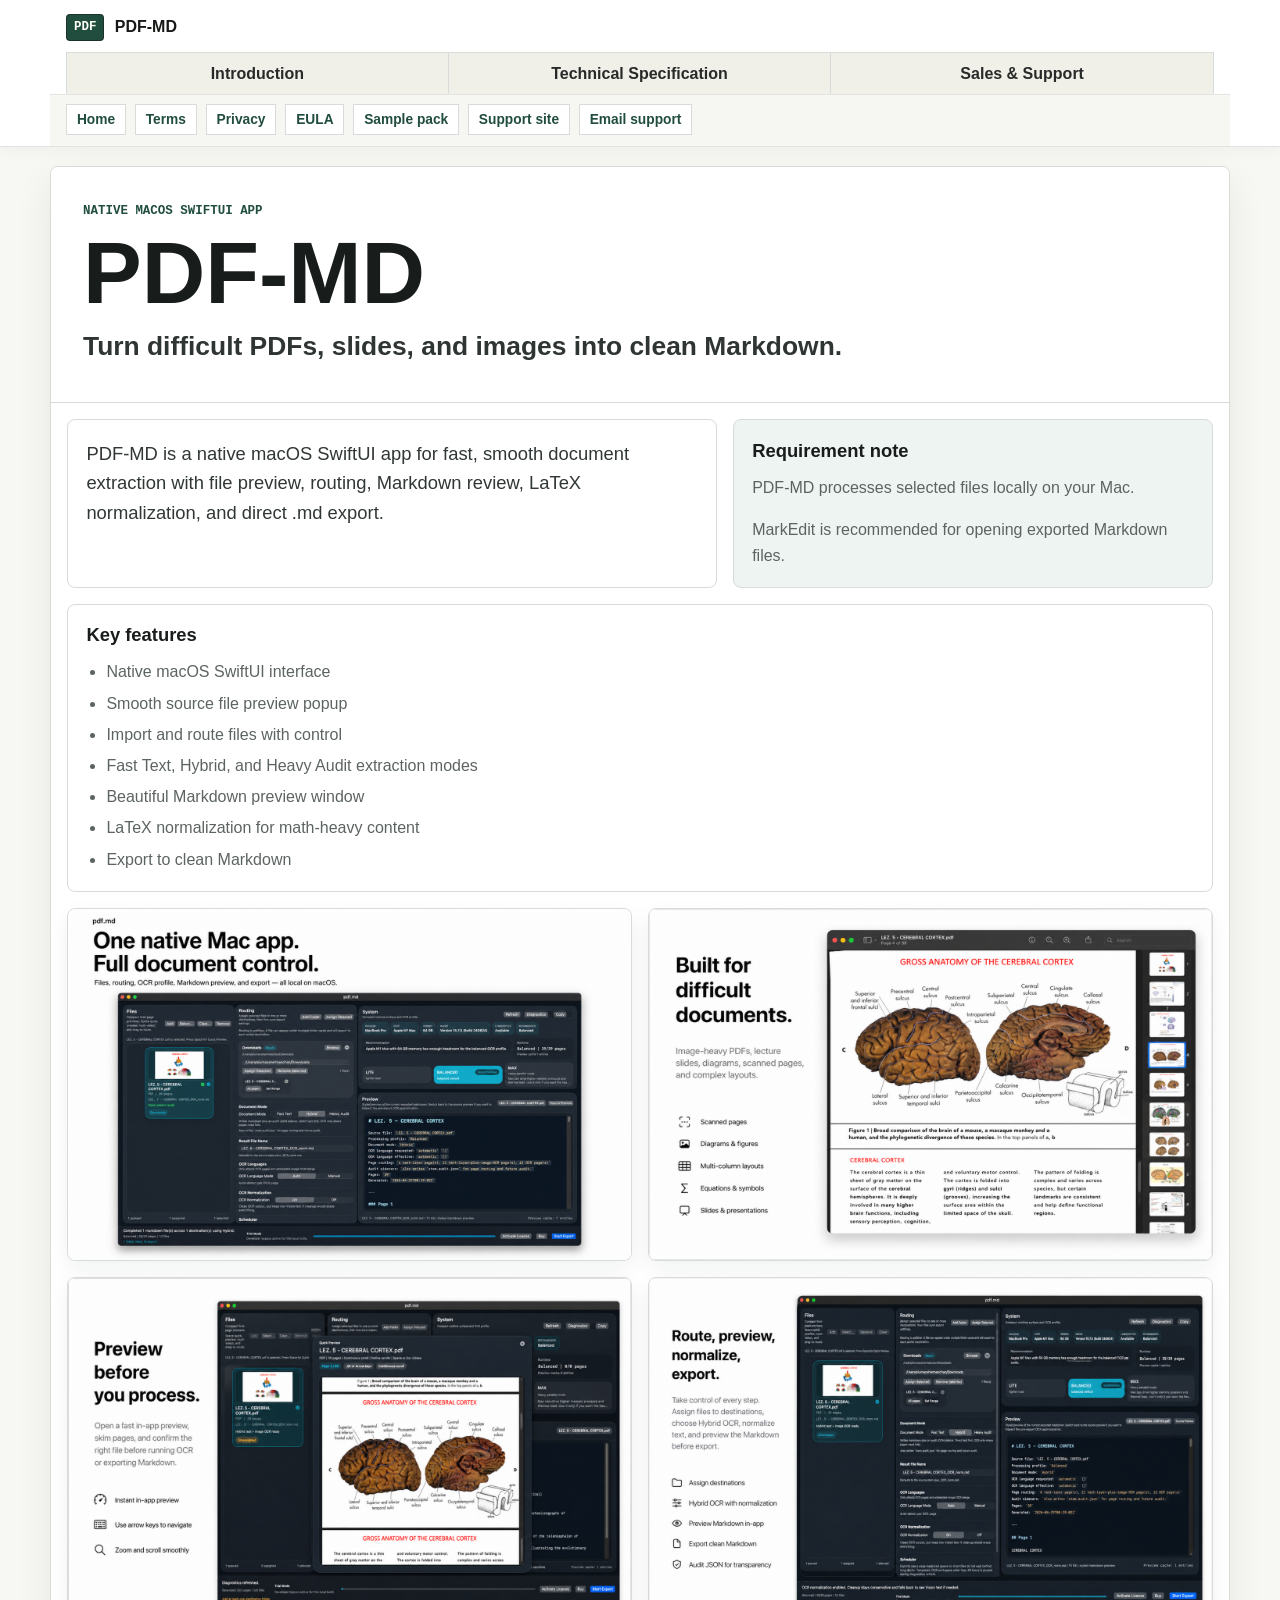
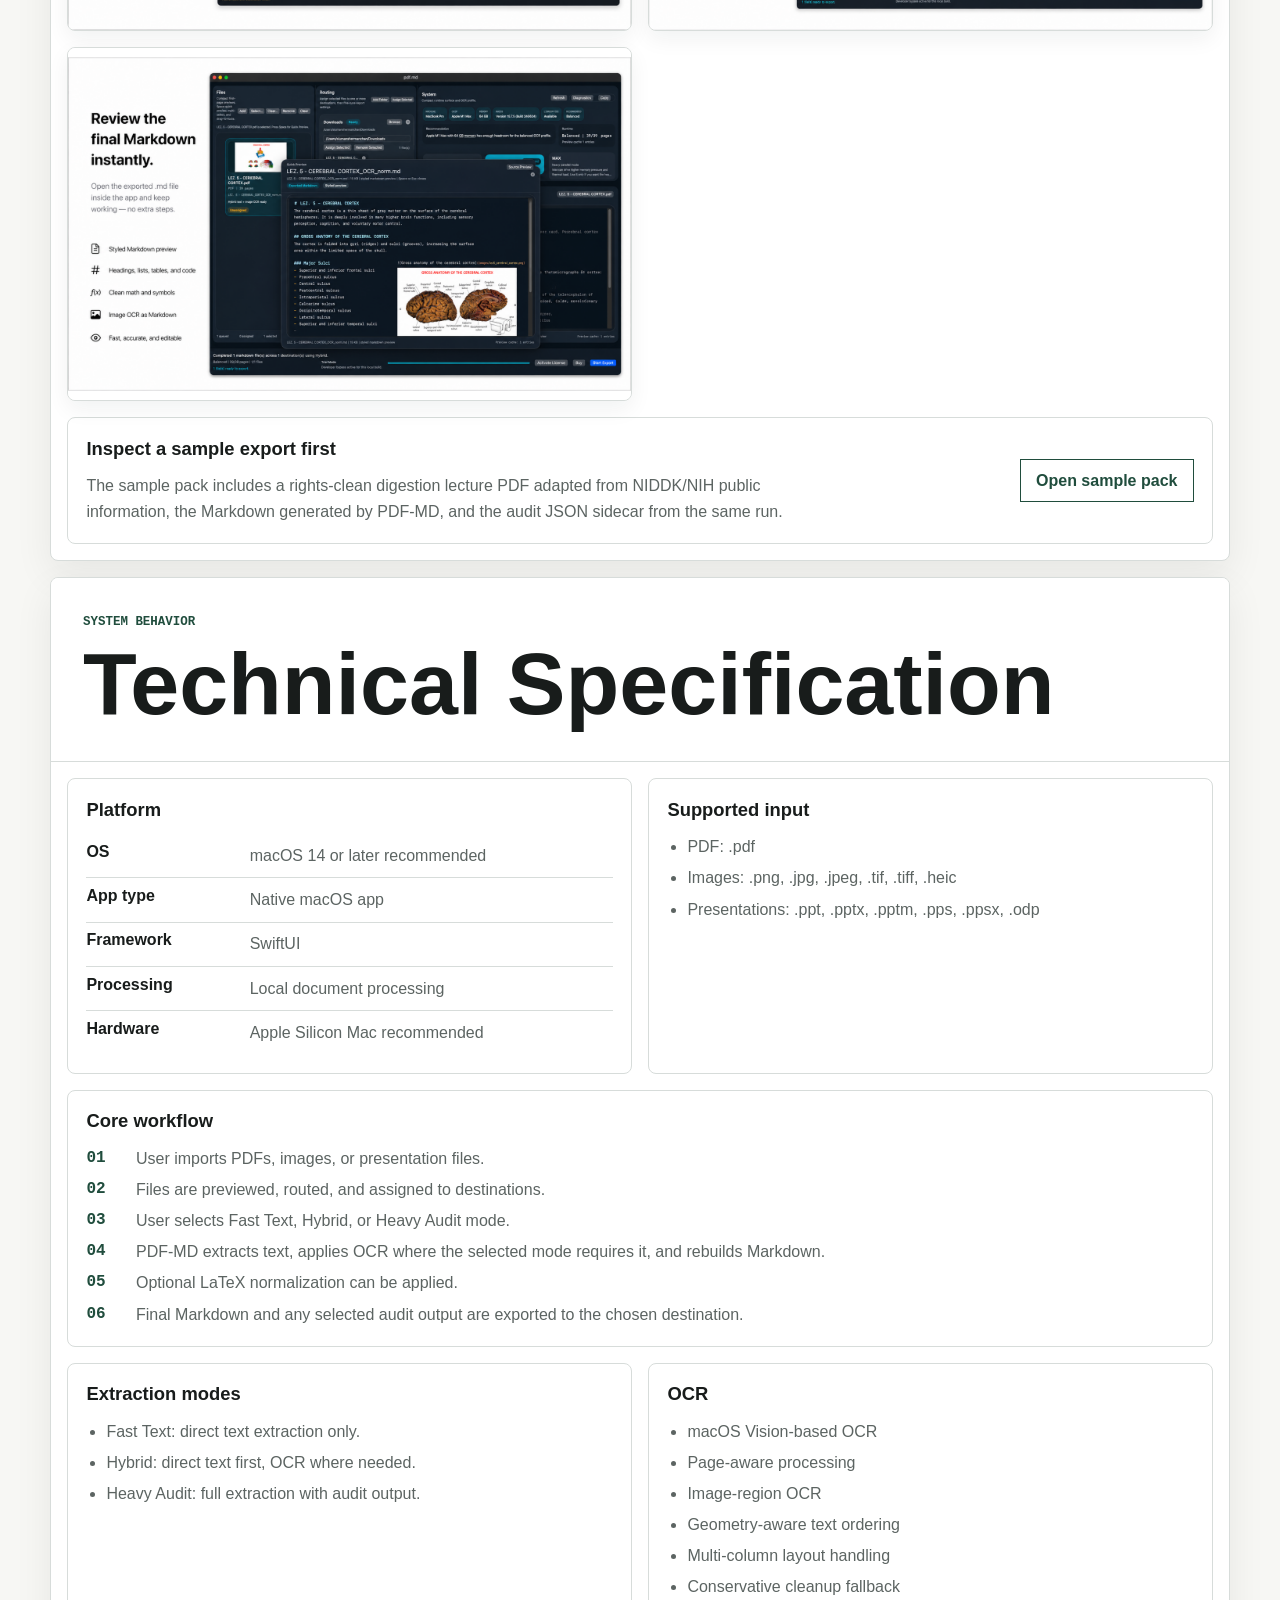
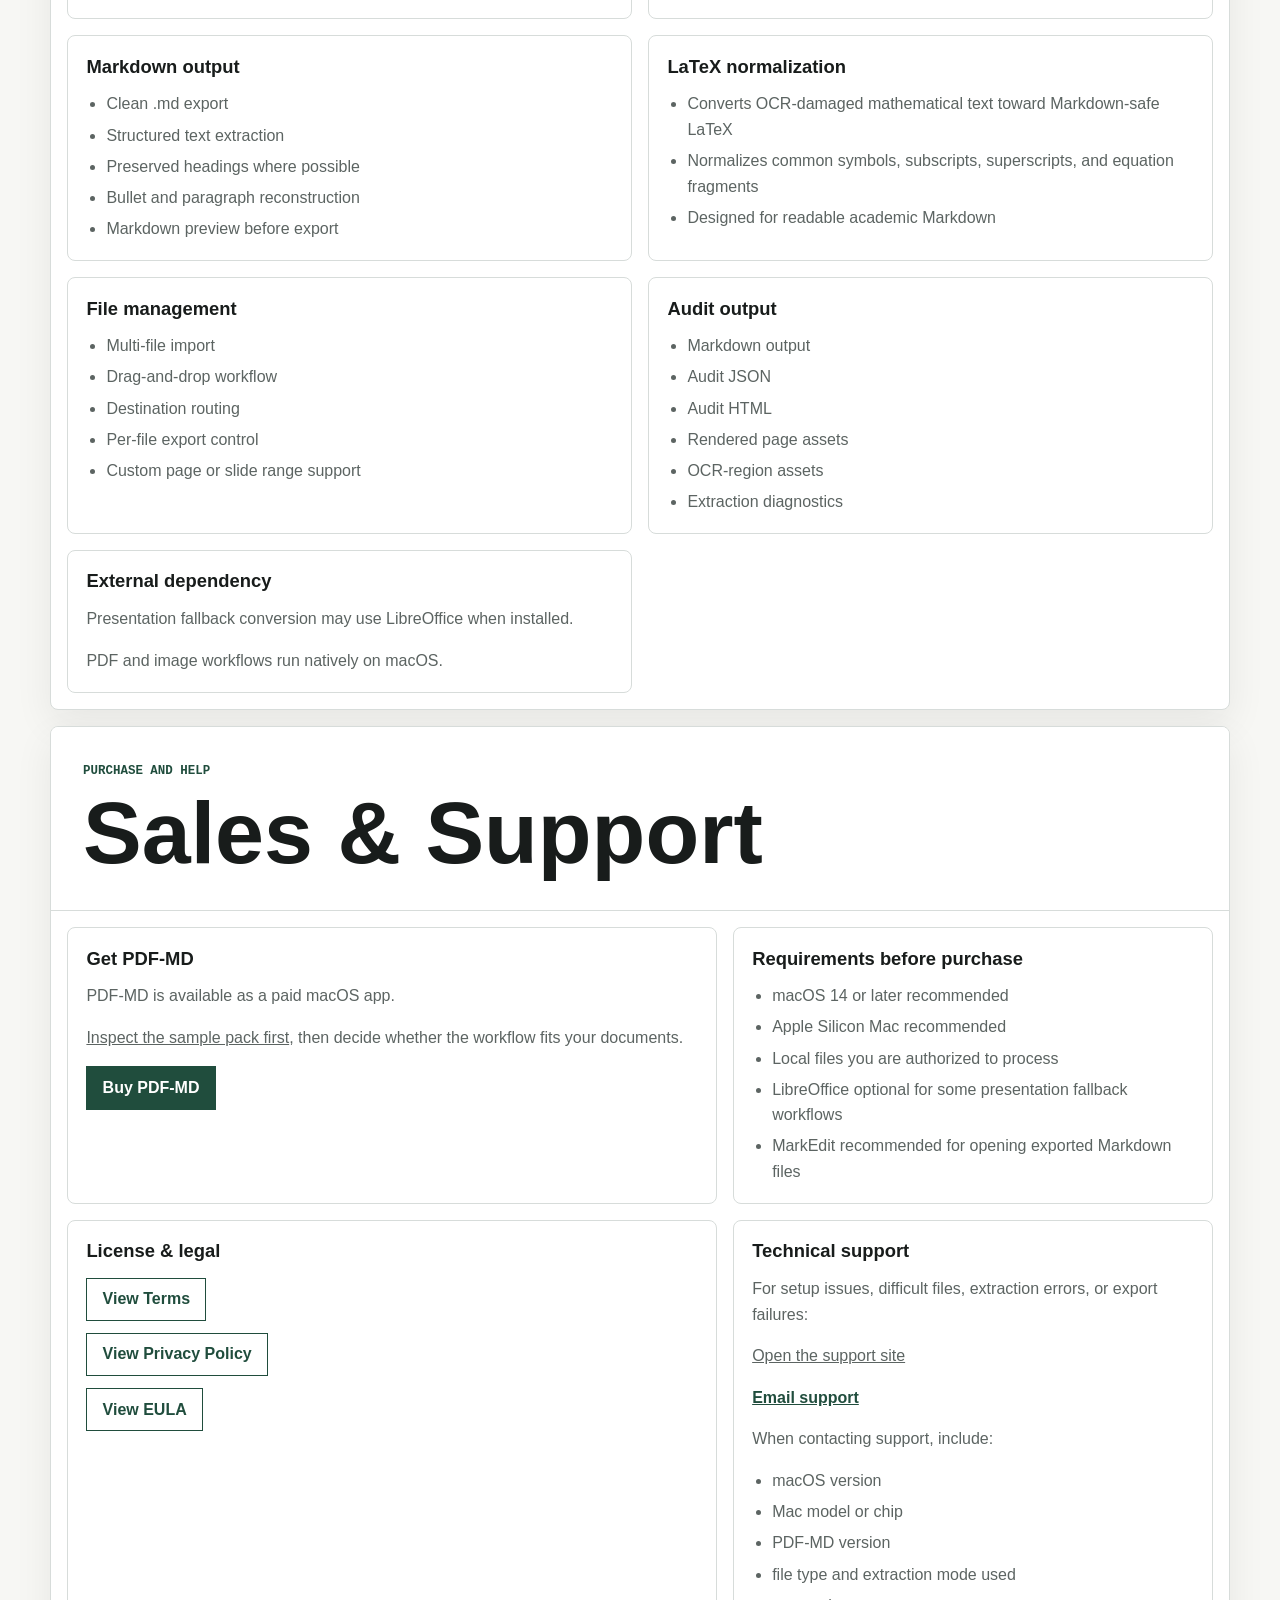
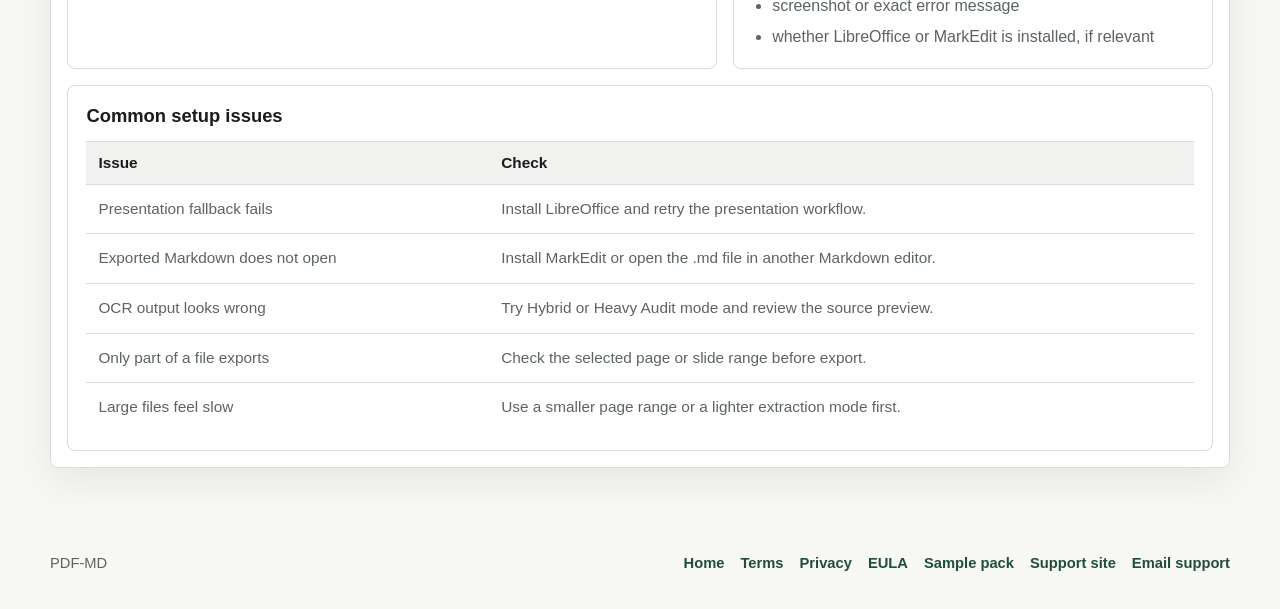
==== commit e399ecb6: "Correct sample source to NIDDK digestion material" ====
--- a/index.html
+++ b/index.html
@@ -87,7 +87,7 @@
           <h2>Inspect a sample export first</h2>
           <p>
             The sample pack includes a rights-clean digestion lecture PDF
-            adapted from OpenStax, the Markdown generated by PDF-MD, and the
+            adapted from NIDDK/NIH public information, the Markdown generated by PDF-MD, and the
             audit JSON sidecar from the same run.
           </p>
         </div>
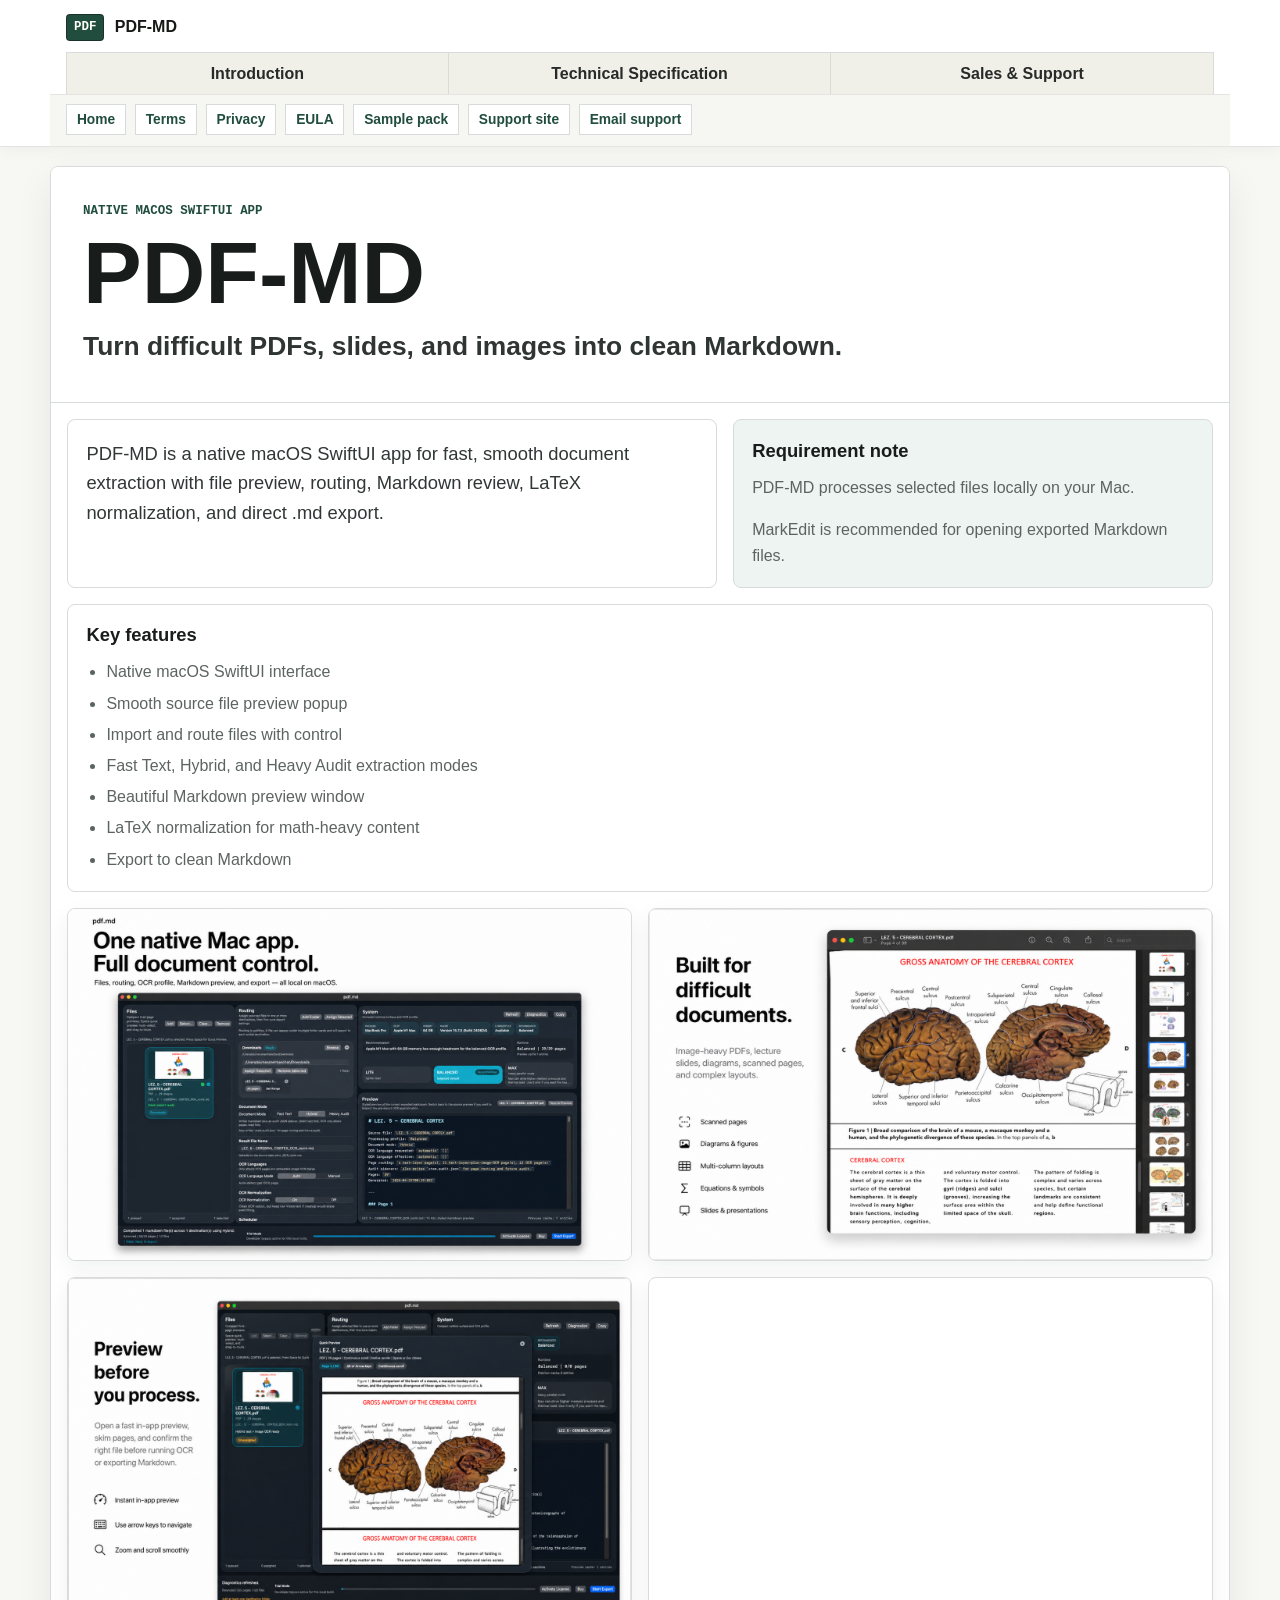
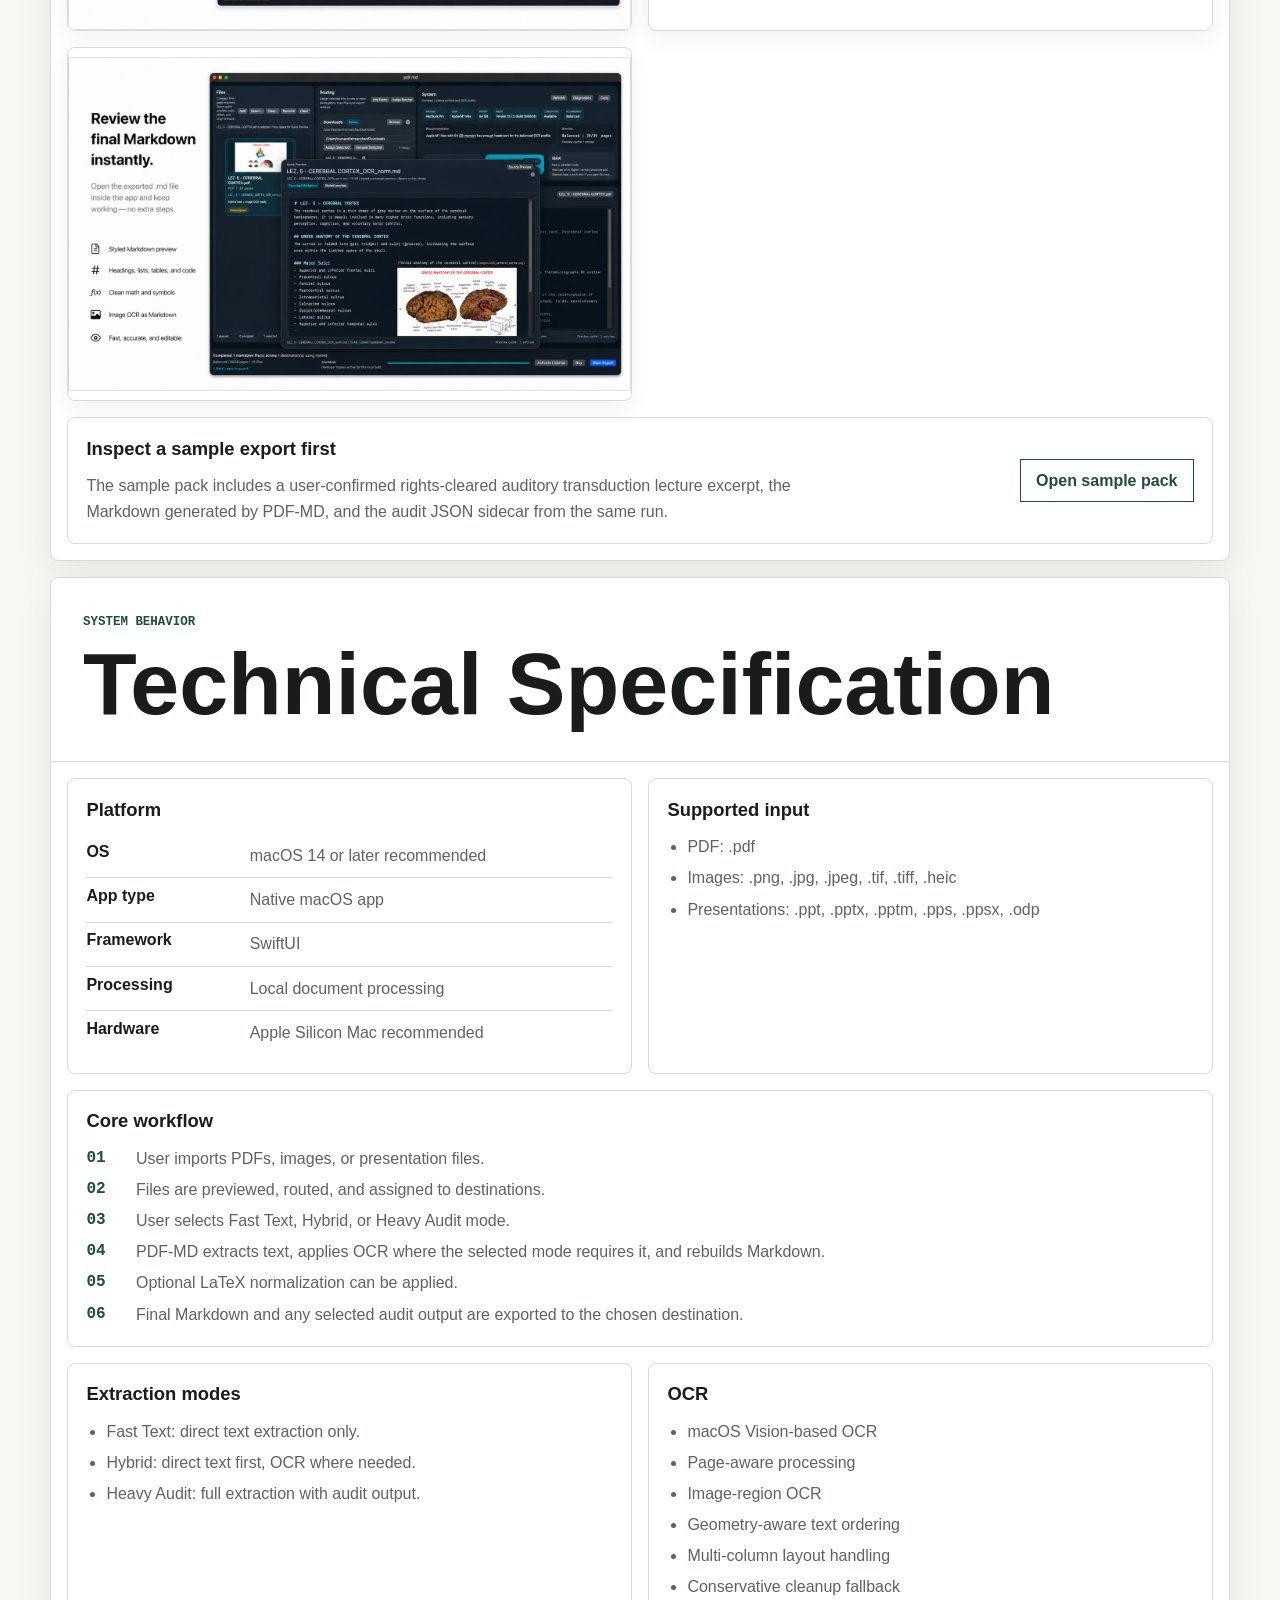
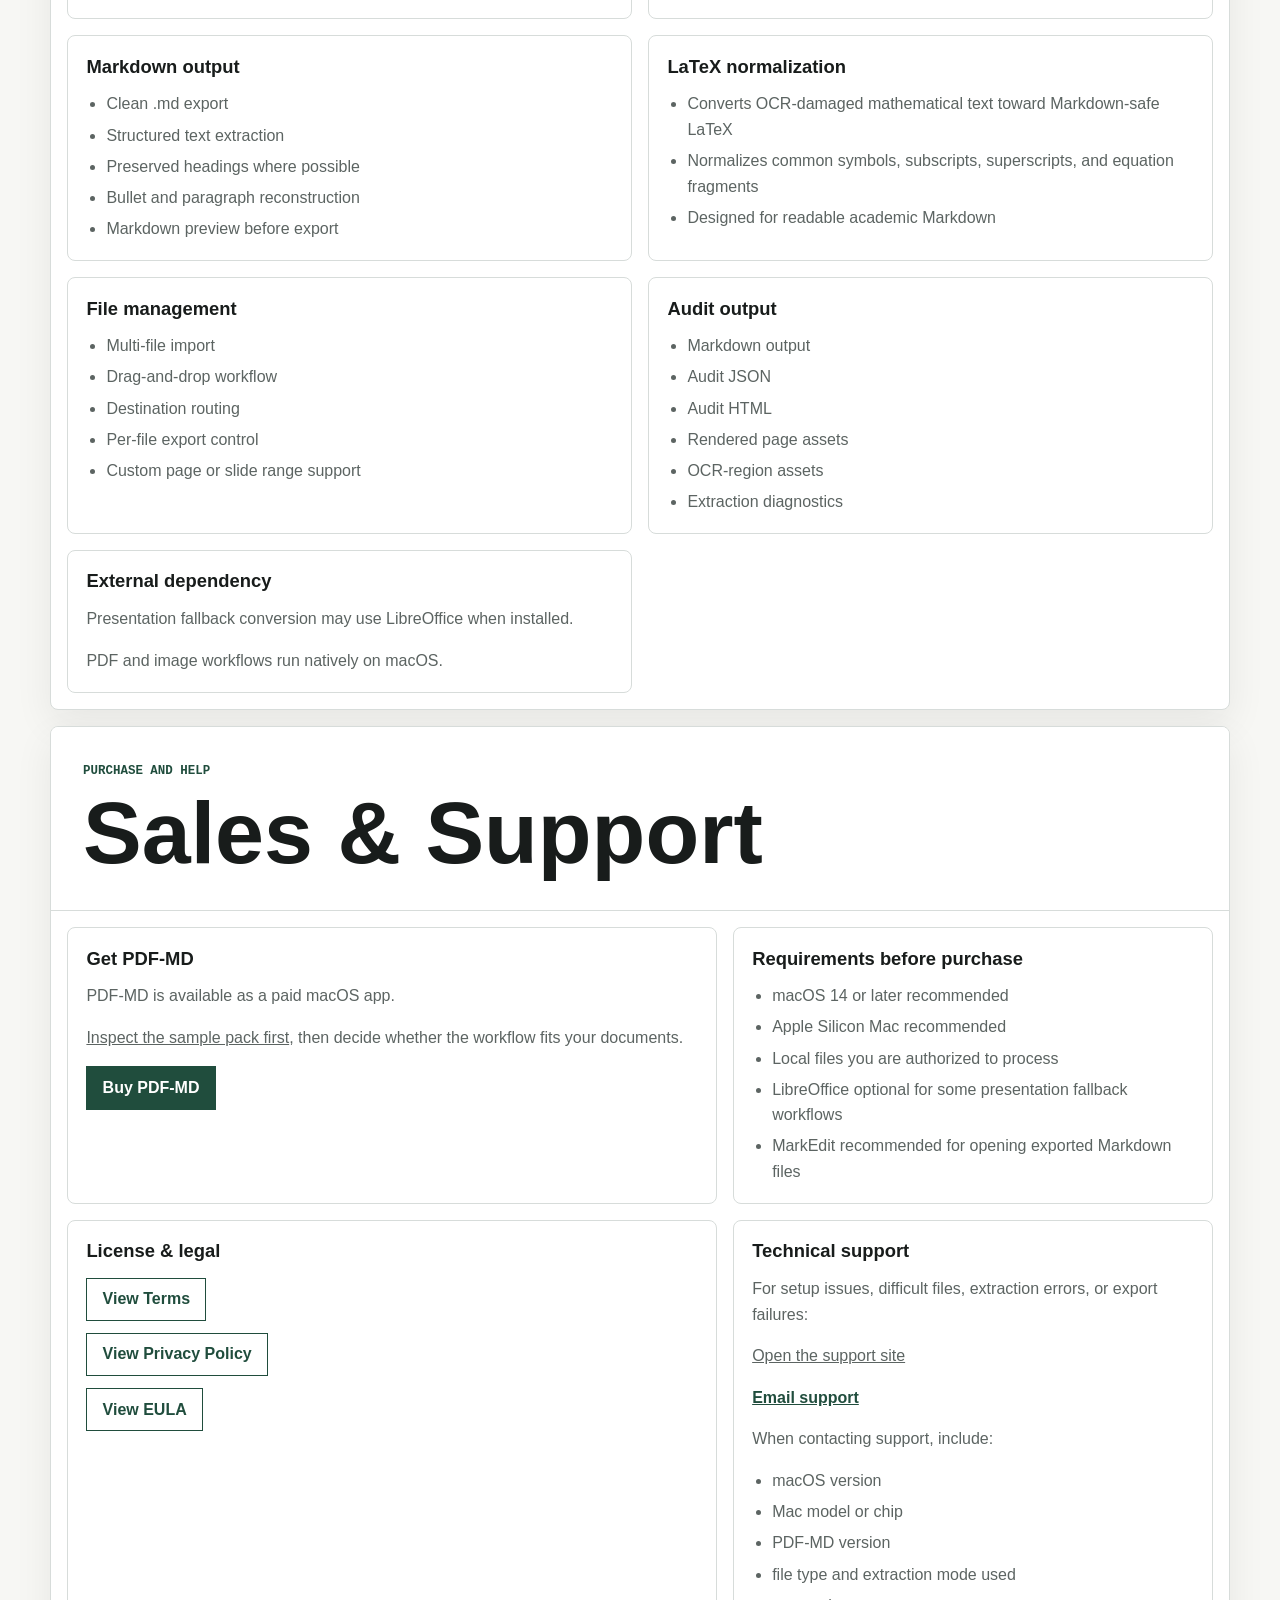
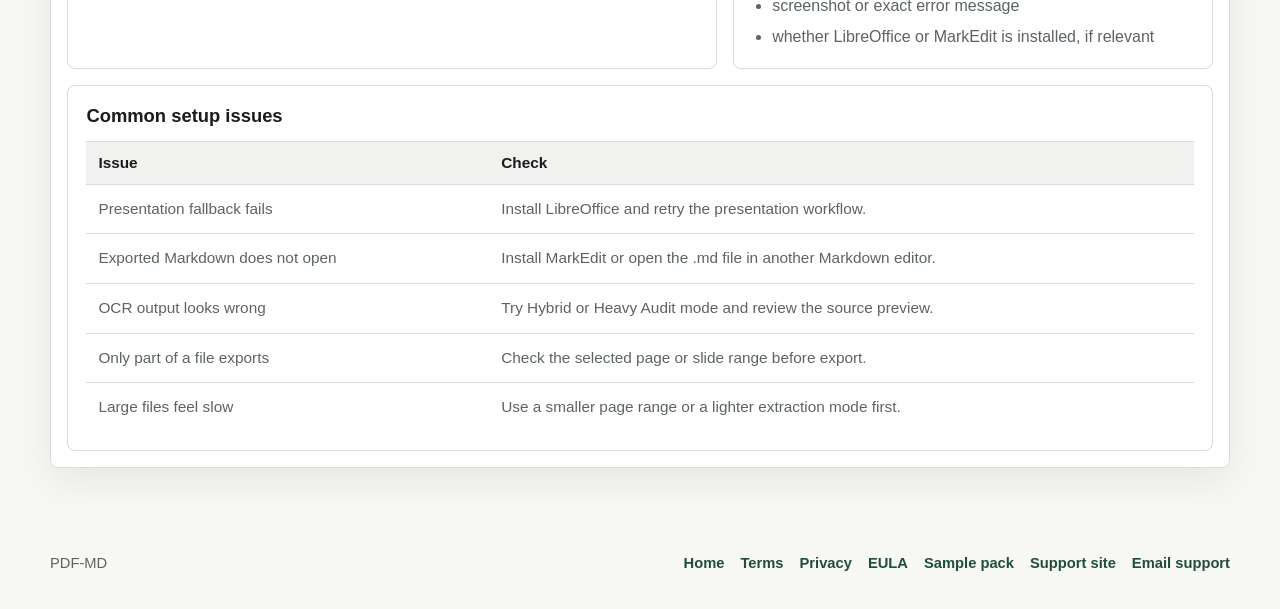
==== commit f9c55d1a: "Replace sample with auditory transduction lecture" ====
--- a/index.html
+++ b/index.html
@@ -86,9 +86,9 @@
         <div>
           <h2>Inspect a sample export first</h2>
           <p>
-            The sample pack includes a rights-clean digestion lecture PDF
-            adapted from NIDDK/NIH public information, the Markdown generated by PDF-MD, and the
-            audit JSON sidecar from the same run.
+            The sample pack includes a user-confirmed rights-cleared auditory
+            transduction lecture excerpt, the Markdown generated by PDF-MD, and
+            the audit JSON sidecar from the same run.
           </p>
         </div>
         <a class="button secondary" href="./reviewability-demo.html">Open sample pack</a>
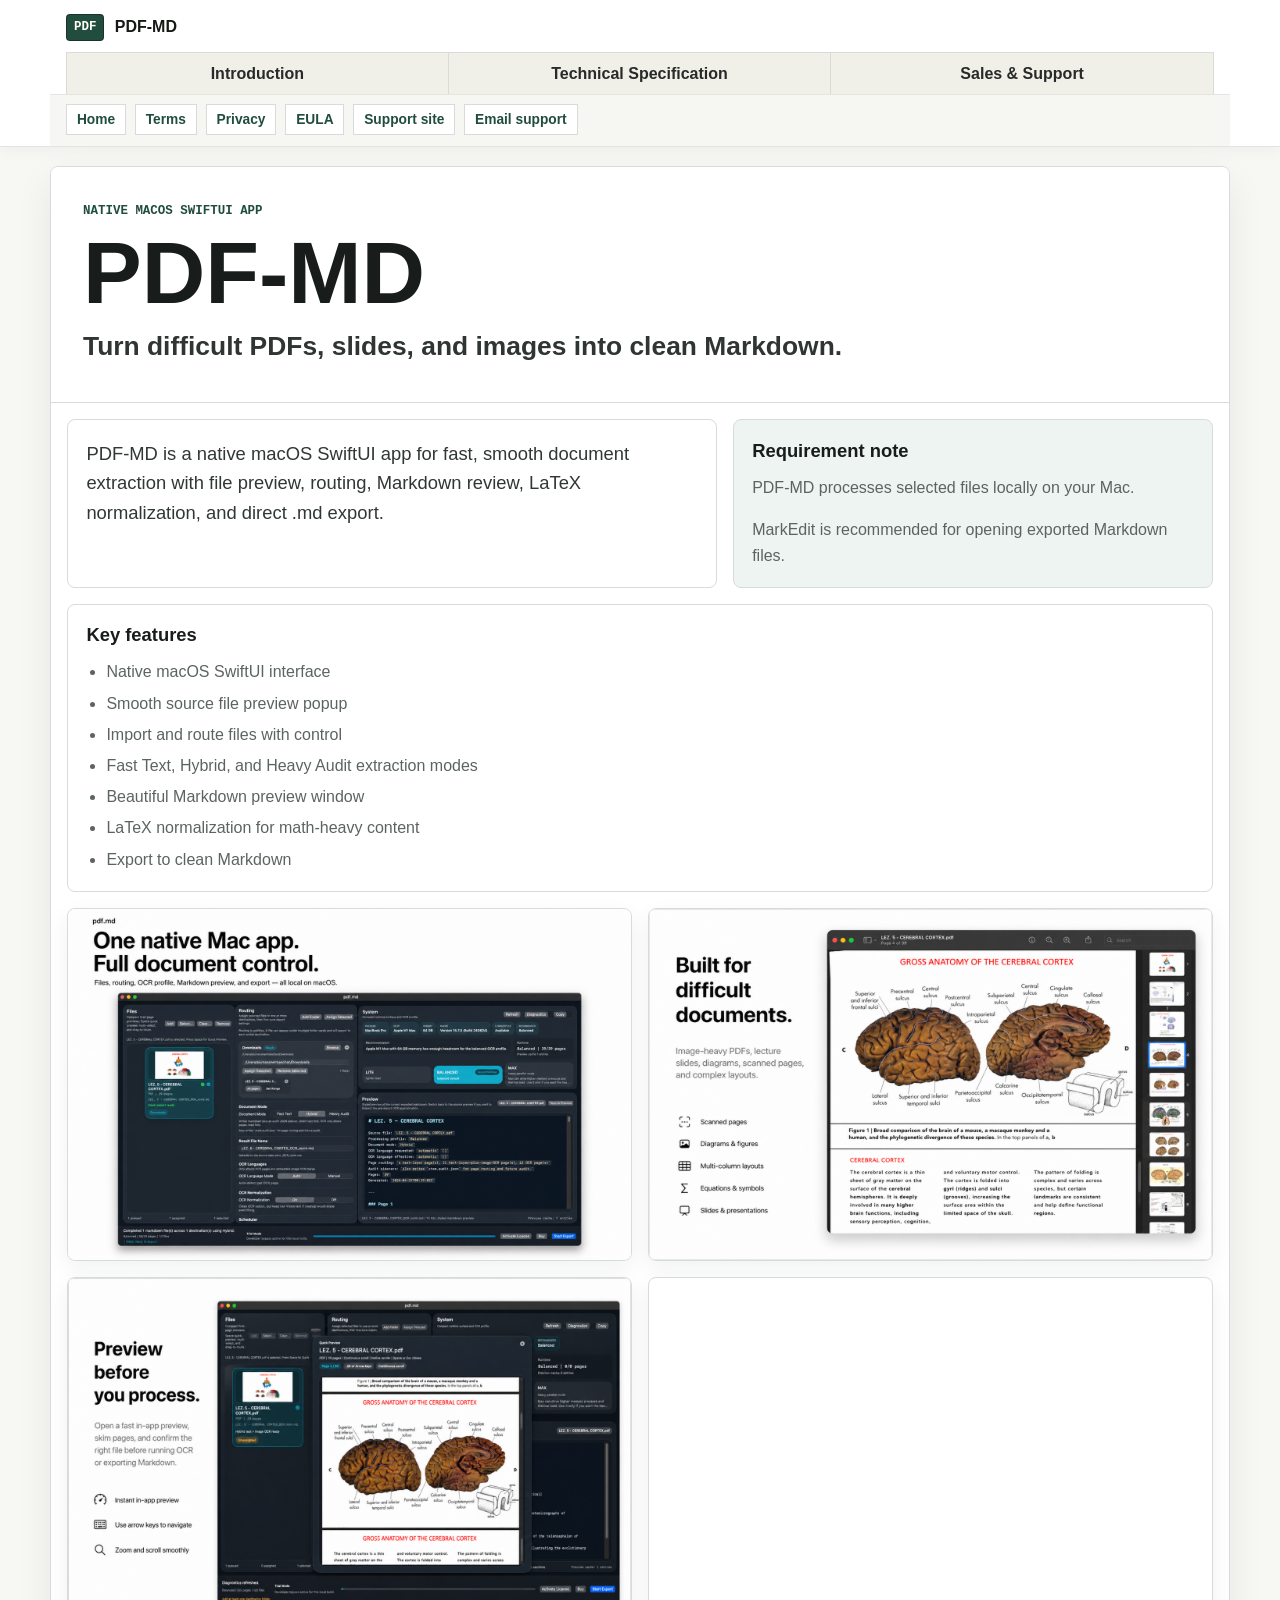
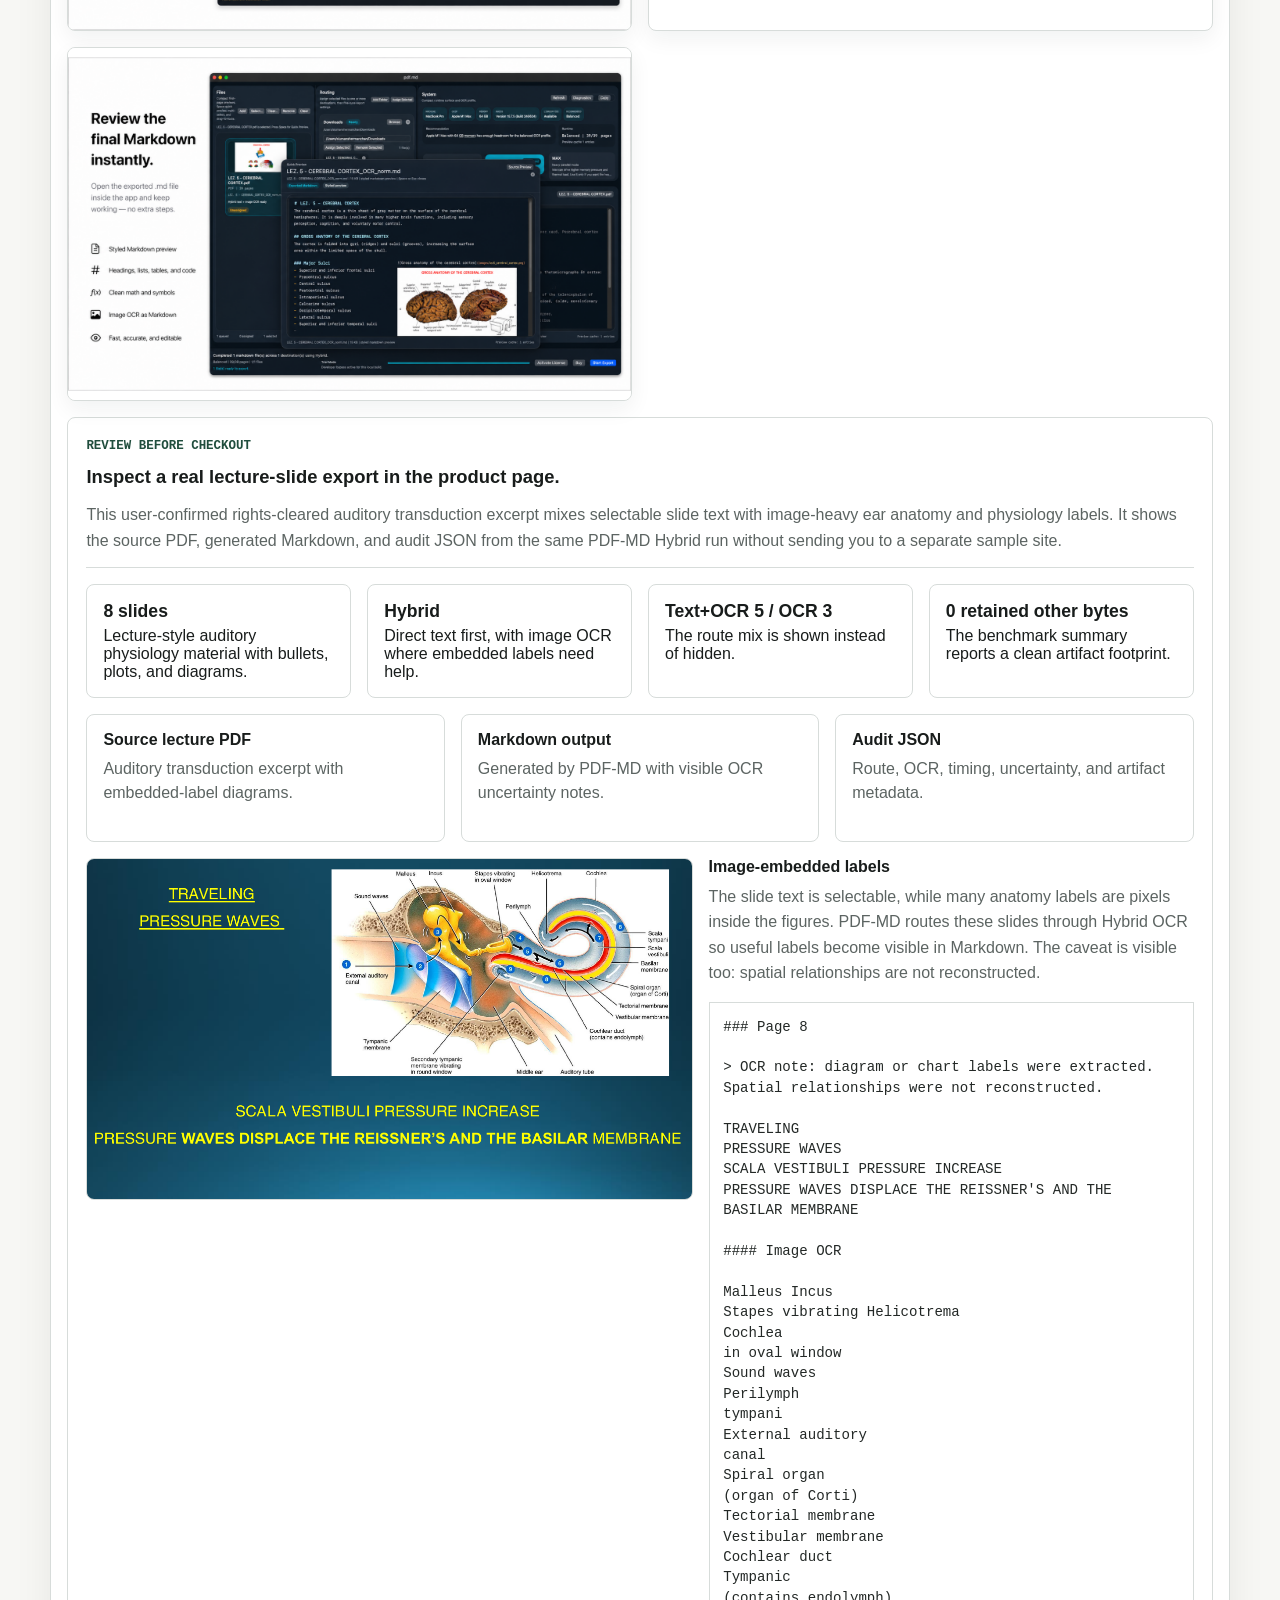
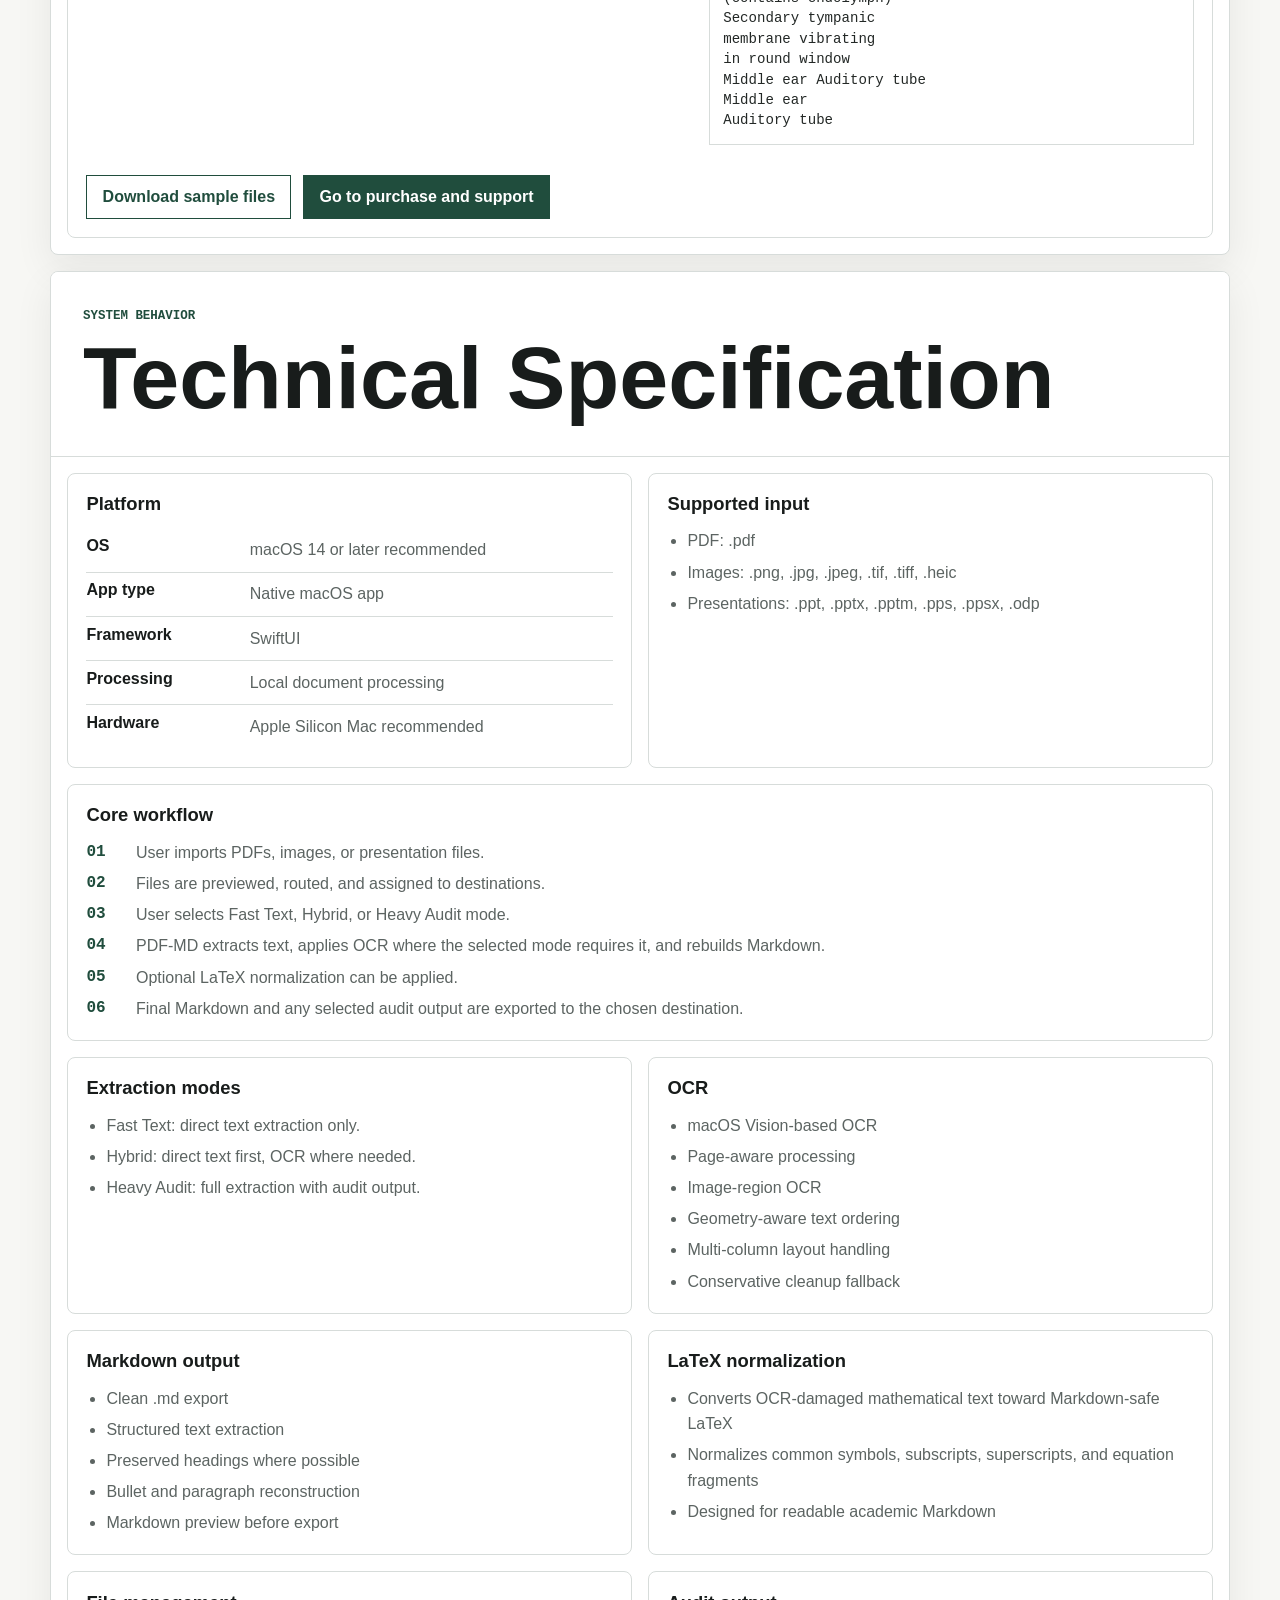
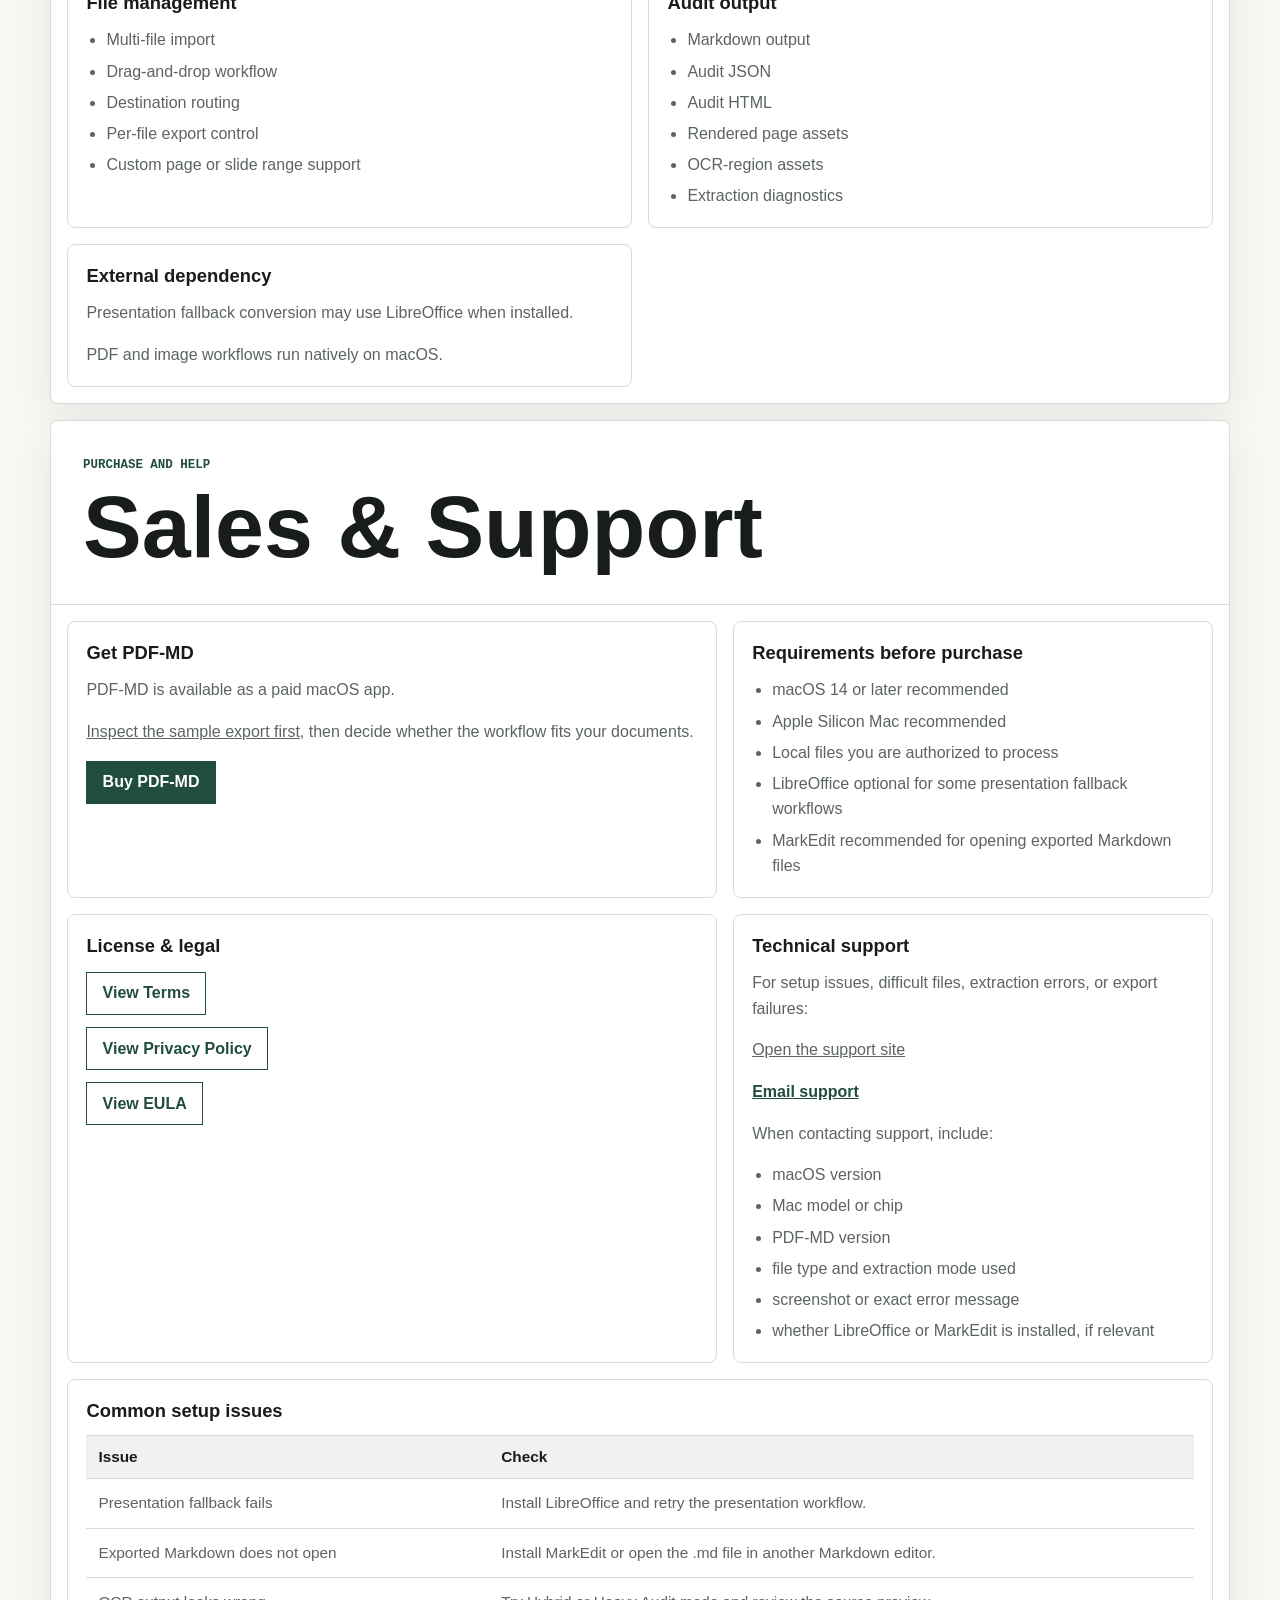
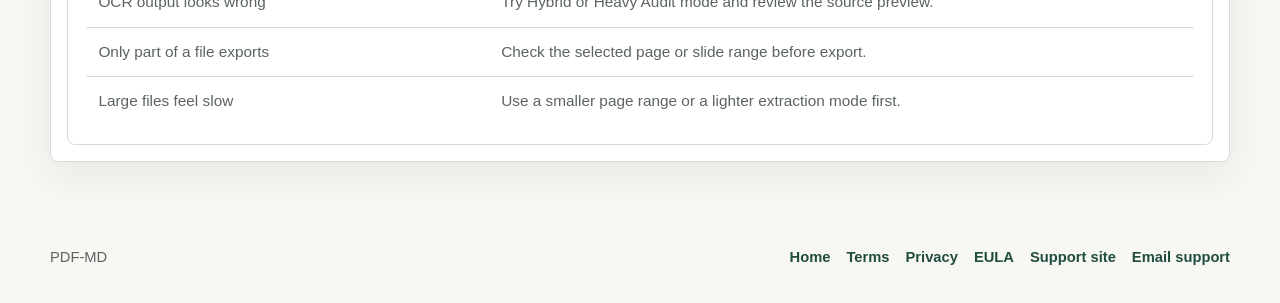
==== commit 1195c1dd: "Integrate reviewability sample into product page" ====
--- a/index.html
+++ b/index.html
@@ -12,7 +12,7 @@
   <meta property="og:description" content="Turn difficult PDFs, slides, and images into clean Markdown.">
   <meta property="og:type" content="website">
   <link rel="icon" type="image/png" href="./favicon.png?v=20260331b">
-  <link rel="stylesheet" href="./site.css?v=20260507d">
+  <link rel="stylesheet" href="./site.css?v=20260508a">
 </head>
 <body>
   <a class="skip-link" href="#content">Skip to content</a>
@@ -32,7 +32,6 @@
       <a href="./terms.html">Terms</a>
       <a href="./privacy.html">Privacy</a>
       <a href="./eula.html">EULA</a>
-      <a href="./reviewability-demo.html">Sample pack</a>
       <a href="https://medschooloutsider-support.vercel.app" target="_blank" rel="noreferrer">Support site</a>
       <a href="mailto:worldpresident1030@gmail.com" target="_blank" rel="noreferrer">Email support</a>
     </nav>
@@ -82,16 +81,122 @@
         <img src="./site-assets/gallery/pdf-md/05-review-final-markdown.png" width="2880" height="1800" loading="lazy" decoding="async" alt="PDF-MD final Markdown preview.">
       </section>
 
-      <section class="feature-list sample-callout" aria-label="Reviewability sample pack">
-        <div>
-          <h2>Inspect a sample export first</h2>
+      <section class="feature-list product-sample" id="reviewability-sample" aria-labelledby="sample-title">
+        <div class="section-heading">
+          <p class="kicker">Review before checkout</p>
+          <h2 id="sample-title">Inspect a real lecture-slide export in the product page.</h2>
           <p>
-            The sample pack includes a user-confirmed rights-cleared auditory
-            transduction lecture excerpt, the Markdown generated by PDF-MD, and
-            the audit JSON sidecar from the same run.
+            This user-confirmed rights-cleared auditory transduction excerpt mixes selectable slide text with
+            image-heavy ear anatomy and physiology labels. It shows the source PDF, generated Markdown, and
+            audit JSON from the same PDF-MD Hybrid run without sending you to a separate sample site.
           </p>
         </div>
-        <a class="button secondary" href="./reviewability-demo.html">Open sample pack</a>
+
+        <div class="proof-metrics compact">
+          <div class="proof-metric">
+            <strong>8 slides</strong>
+            <span>Lecture-style auditory physiology material with bullets, plots, and diagrams.</span>
+          </div>
+          <div class="proof-metric">
+            <strong>Hybrid</strong>
+            <span>Direct text first, with image OCR where embedded labels need help.</span>
+          </div>
+          <div class="proof-metric">
+            <strong>Text+OCR 5 / OCR 3</strong>
+            <span>The route mix is shown instead of hidden.</span>
+          </div>
+          <div class="proof-metric">
+            <strong>0 retained other bytes</strong>
+            <span>The benchmark summary reports a clean artifact footprint.</span>
+          </div>
+        </div>
+
+        <div class="file-grid integrated-file-grid">
+          <a
+            class="file-card"
+            href="./site-assets/sample-pack/pdf-md-reviewability-demo/source/auditory-transduction-lecture-excerpt.pdf"
+            data-preview-title="Source lecture PDF"
+            data-preview-url="./site-assets/sample-pack/pdf-md-reviewability-demo/source/auditory-transduction-lecture-excerpt.pdf"
+          >
+            <strong>Source lecture PDF</strong>
+            <span>Auditory transduction excerpt with embedded-label diagrams.</span>
+          </a>
+          <a
+            class="file-card"
+            href="./site-assets/sample-pack/pdf-md-reviewability-demo/output/auditory-transduction-lecture-excerpt_Hybrid_norm.md"
+            data-preview-title="Markdown output"
+            data-preview-url="./site-assets/sample-pack/pdf-md-reviewability-demo/output/auditory-transduction-lecture-excerpt_Hybrid_norm.md"
+          >
+            <strong>Markdown output</strong>
+            <span>Generated by PDF-MD with visible OCR uncertainty notes.</span>
+          </a>
+          <a
+            class="file-card"
+            href="./site-assets/sample-pack/pdf-md-reviewability-demo/audit/auditory-transduction-lecture-excerpt_Hybrid_norm.audit.json"
+            data-preview-title="Audit JSON"
+            data-preview-url="./site-assets/sample-pack/pdf-md-reviewability-demo/audit/auditory-transduction-lecture-excerpt_Hybrid_norm.audit.json"
+          >
+            <strong>Audit JSON</strong>
+            <span>Route, OCR, timing, uncertainty, and artifact metadata.</span>
+          </a>
+        </div>
+
+        <div class="proof-strip sample-proof-strip">
+          <img
+            src="./site-assets/sample-pack/pdf-md-reviewability-demo/source/auditory-transduction-embedded-labels.png"
+            width="2400"
+            height="1350"
+            loading="lazy"
+            decoding="async"
+            alt="Embedded-label auditory transduction slide used in the PDF-MD sample export."
+          >
+          <div class="proof-strip-copy">
+            <h3>Image-embedded labels</h3>
+            <p>
+              The slide text is selectable, while many anatomy labels are pixels inside the figures. PDF-MD
+              routes these slides through Hybrid OCR so useful labels become visible in Markdown. The caveat is
+              visible too: spatial relationships are not reconstructed.
+            </p>
+            <pre class="sample-output">### Page 8
+
+&gt; OCR note: diagram or chart labels were extracted. Spatial relationships were not reconstructed.
+
+TRAVELING
+PRESSURE WAVES
+SCALA VESTIBULI PRESSURE INCREASE
+PRESSURE WAVES DISPLACE THE REISSNER'S AND THE BASILAR MEMBRANE
+
+#### Image OCR
+
+Malleus Incus
+Stapes vibrating Helicotrema
+Cochlea
+in oval window
+Sound waves
+Perilymph
+tympani
+External auditory
+canal
+Spiral organ
+(organ of Corti)
+Tectorial membrane
+Vestibular membrane
+Cochlear duct
+Tympanic
+(contains endolymph)
+Secondary tympanic
+membrane vibrating
+in round window
+Middle ear Auditory tube
+Middle ear
+Auditory tube</pre>
+          </div>
+        </div>
+
+        <div class="sample-actions">
+          <a class="button secondary" href="./site-assets/sample-pack/pdf-md-reviewability-demo.zip">Download sample files</a>
+          <a class="button" href="#sales-support">Go to purchase and support</a>
+        </div>
       </section>
     </section>
 
@@ -216,7 +321,7 @@
         <section class="spec-box purchase-box">
           <h2>Get PDF-MD</h2>
           <p>PDF-MD is available as a paid macOS app.</p>
-          <p><a href="./reviewability-demo.html">Inspect the sample pack first</a>, then decide whether the workflow fits your documents.</p>
+          <p><a href="#reviewability-sample">Inspect the sample export first</a>, then decide whether the workflow fits your documents.</p>
           <a class="button" href="https://medout.lemonsqueezy.com/checkout/buy/4a9b9138-736f-4a98-afc2-48488fbf12ee" target="_blank" rel="noreferrer">Buy PDF-MD</a>
         </section>
 
@@ -298,10 +403,75 @@
       <a href="./terms.html">Terms</a>
       <a href="./privacy.html">Privacy</a>
       <a href="./eula.html">EULA</a>
-      <a href="./reviewability-demo.html">Sample pack</a>
       <a href="https://medschooloutsider-support.vercel.app" target="_blank" rel="noreferrer">Support site</a>
       <a href="mailto:worldpresident1030@gmail.com" target="_blank" rel="noreferrer">Email support</a>
     </nav>
   </footer>
+
+  <div class="file-modal" id="file-preview-modal" hidden>
+    <div class="file-modal-backdrop" data-modal-close></div>
+    <section class="file-modal-panel" role="dialog" aria-modal="true" aria-labelledby="file-preview-title">
+      <header class="file-modal-header">
+        <div>
+          <p class="kicker">Sample file preview</p>
+          <h2 id="file-preview-title">Sample file</h2>
+        </div>
+        <button class="modal-close" type="button" data-modal-close aria-label="Close file preview">Close</button>
+      </header>
+      <iframe class="file-preview-frame" id="file-preview-frame" title="Sample file preview"></iframe>
+      <footer class="file-modal-footer">
+        <a class="button secondary" id="file-preview-open" href="#" target="_blank" rel="noreferrer">Open in new tab</a>
+        <a class="button" href="./site-assets/sample-pack/pdf-md-reviewability-demo.zip">Download sample files</a>
+      </footer>
+    </section>
+  </div>
+
+  <script>
+    (() => {
+      const modal = document.getElementById("file-preview-modal");
+      const title = document.getElementById("file-preview-title");
+      const frame = document.getElementById("file-preview-frame");
+      const openLink = document.getElementById("file-preview-open");
+      const cards = document.querySelectorAll("[data-preview-url]");
+      let lastTrigger = null;
+
+      function openPreview(trigger) {
+        const previewURL = trigger.dataset.previewUrl;
+        lastTrigger = trigger;
+        title.textContent = trigger.dataset.previewTitle || "Sample file";
+        frame.src = previewURL;
+        openLink.href = previewURL;
+        modal.hidden = false;
+        document.body.classList.add("modal-open");
+        modal.querySelector(".modal-close").focus();
+      }
+
+      function closePreview() {
+        modal.hidden = true;
+        frame.removeAttribute("src");
+        document.body.classList.remove("modal-open");
+        if (lastTrigger) {
+          lastTrigger.focus();
+        }
+      }
+
+      cards.forEach((card) => {
+        card.addEventListener("click", (event) => {
+          event.preventDefault();
+          openPreview(card);
+        });
+      });
+
+      modal.querySelectorAll("[data-modal-close]").forEach((control) => {
+        control.addEventListener("click", closePreview);
+      });
+
+      document.addEventListener("keydown", (event) => {
+        if (event.key === "Escape" && !modal.hidden) {
+          closePreview();
+        }
+      });
+    })();
+  </script>
 </body>
 </html>
--- a/site.css
+++ b/site.css
@@ -528,6 +528,10 @@
   margin-bottom: 1rem;
 }
 
+.section-heading p:last-child {
+  margin-bottom: 0.85rem;
+}
+
 .two-column,
 .feature-grid {
   display: grid;
@@ -564,6 +568,11 @@
   margin-top: 1rem;
 }
 
+.proof-metrics.compact {
+  margin-top: 0;
+  margin-bottom: 1rem;
+}
+
 .proof-grid {
   grid-template-columns: repeat(3, minmax(0, 1fr));
 }
@@ -616,6 +625,45 @@
 .sample-callout p {
   max-width: 720px;
   margin-bottom: 0;
+}
+
+.product-sample {
+  scroll-margin-top: 7.5rem;
+}
+
+.integrated-file-grid {
+  margin-bottom: 1rem;
+}
+
+.sample-proof-strip {
+  margin-top: 1rem;
+}
+
+.proof-strip-copy {
+  min-width: 0;
+}
+
+.sample-actions {
+  display: flex;
+  flex-wrap: wrap;
+  gap: 0.75rem;
+  margin-top: 1rem;
+}
+
+.redirect-page {
+  display: grid;
+  min-height: 100vh;
+  place-items: center;
+  padding: 1rem;
+}
+
+.redirect-card {
+  width: min(680px, 100%);
+  border: 1px solid var(--rule);
+  background: var(--paper);
+  padding: 1.25rem;
+  border-radius: 8px;
+  box-shadow: var(--shadow);
 }
 
 .file-grid {
@@ -795,6 +843,11 @@
     flex-direction: column;
   }
 
+  .sample-actions {
+    align-items: stretch;
+    flex-direction: column;
+  }
+
   .file-modal {
     padding: 0.5rem;
   }
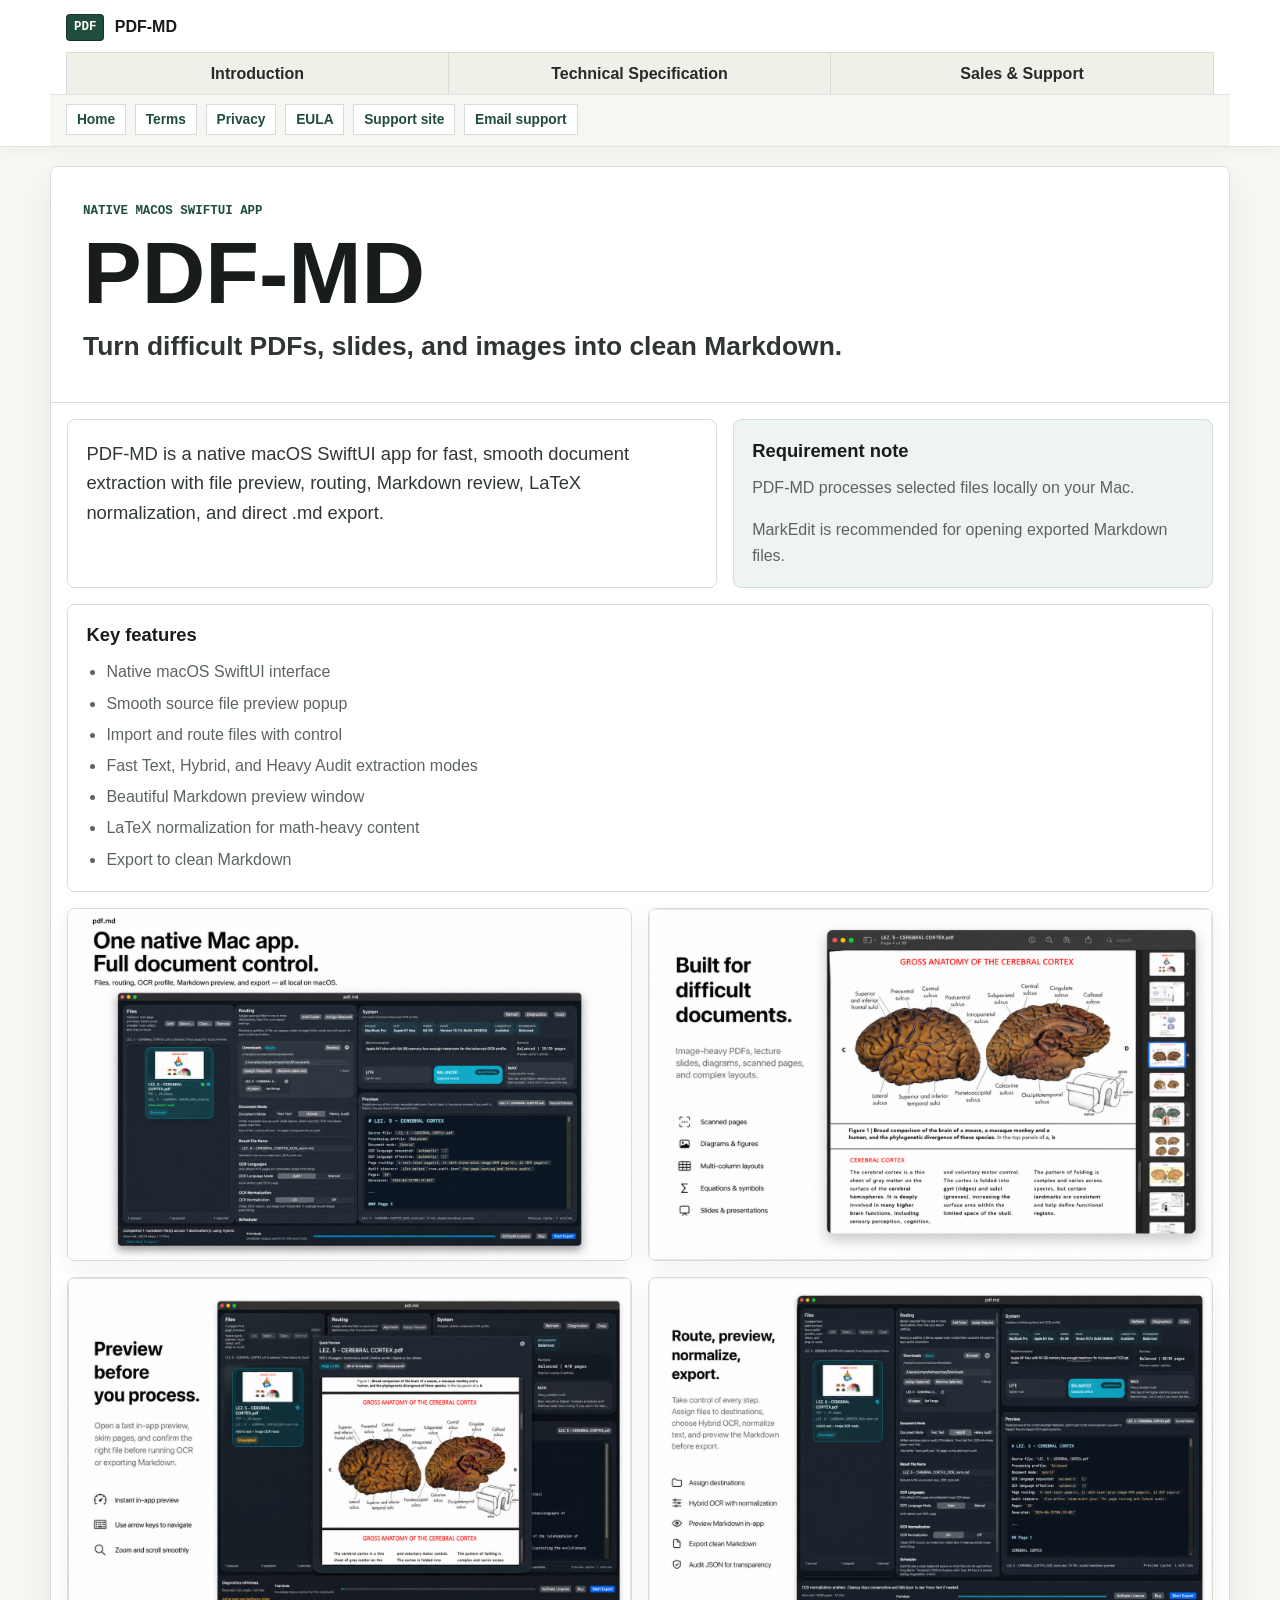
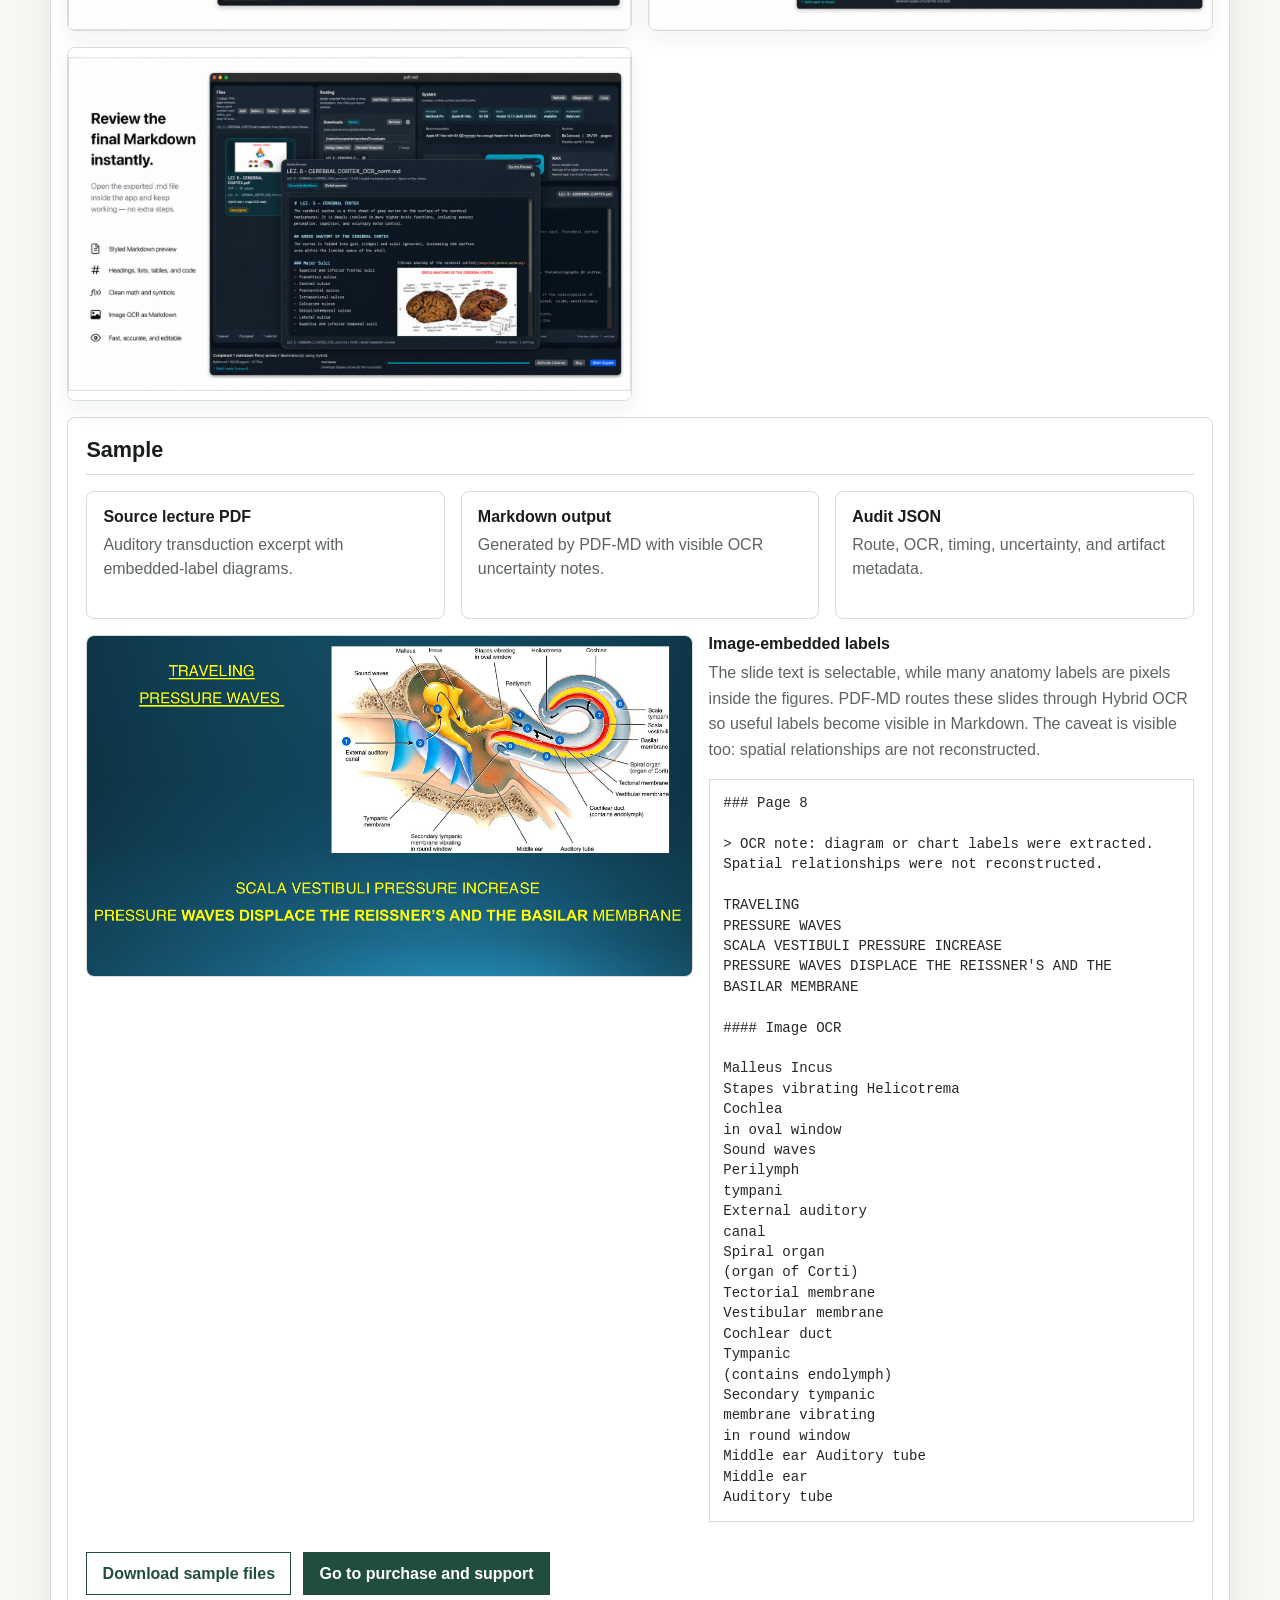
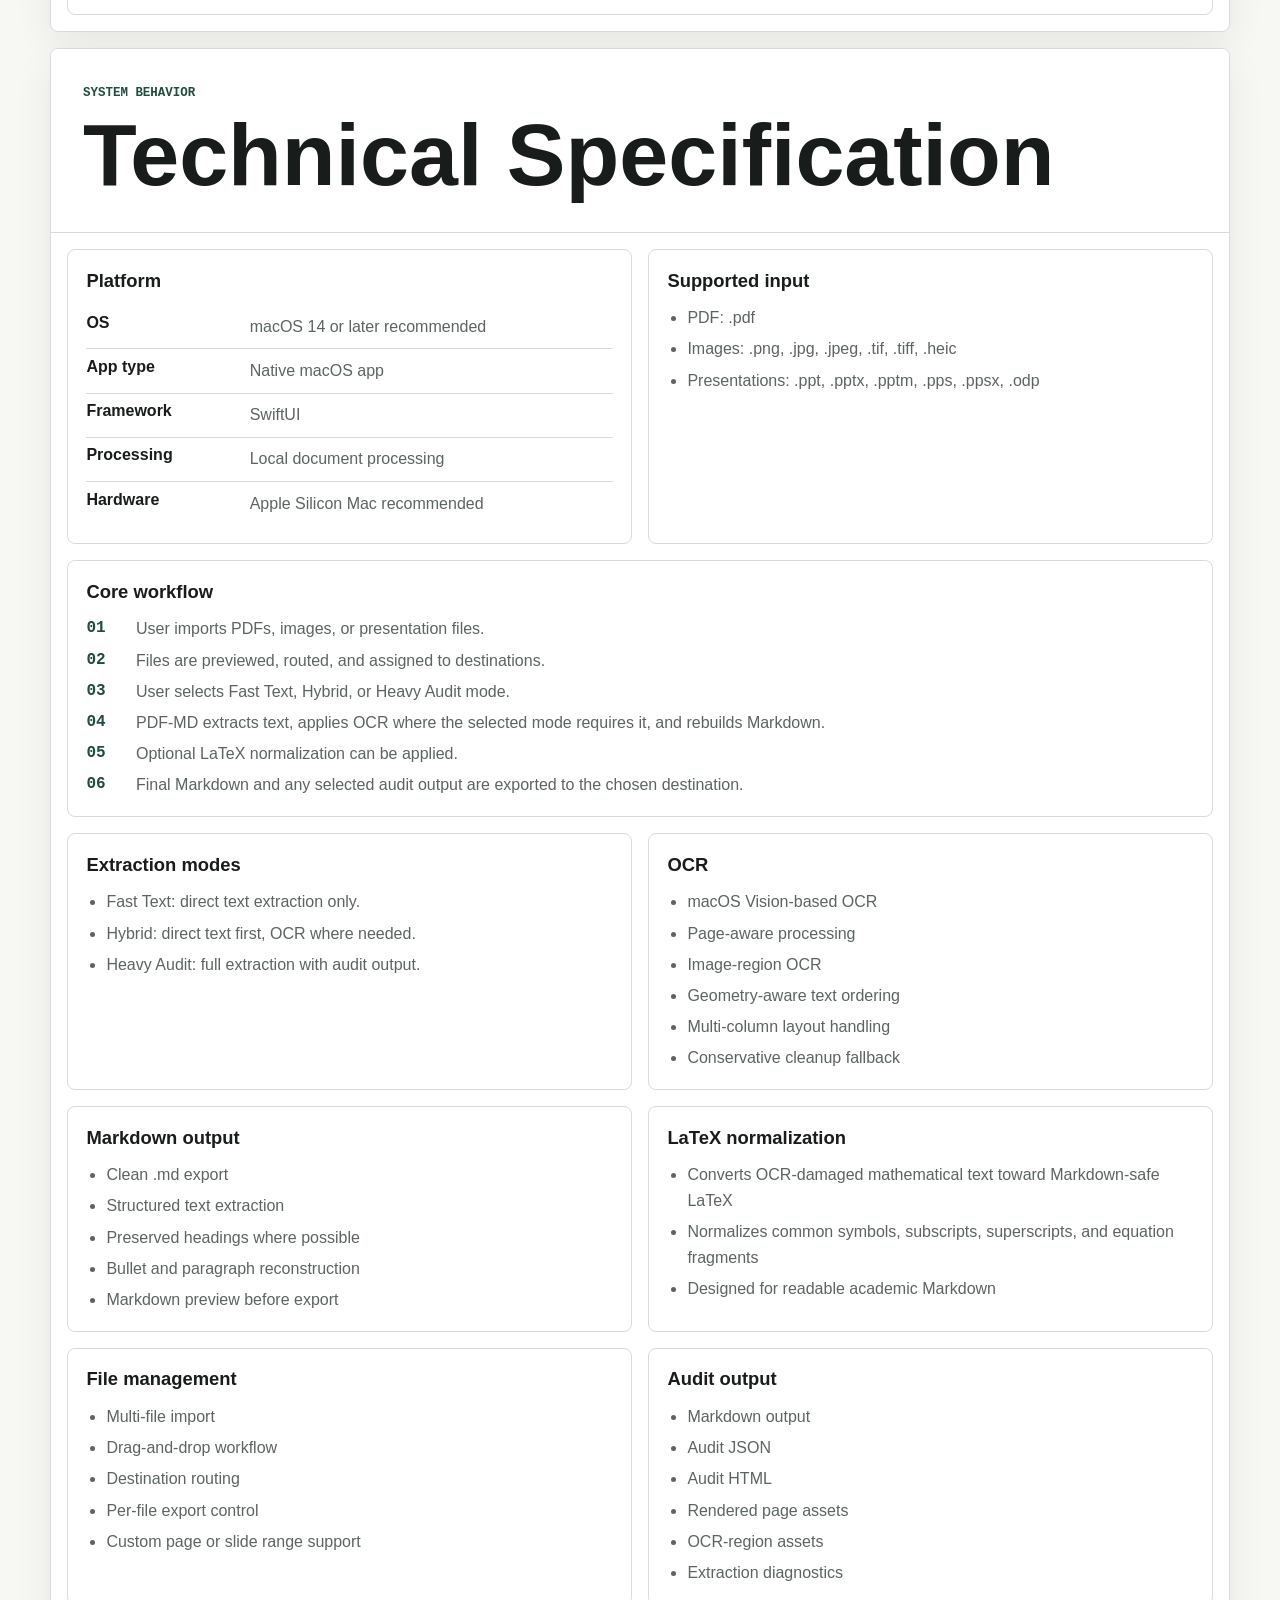
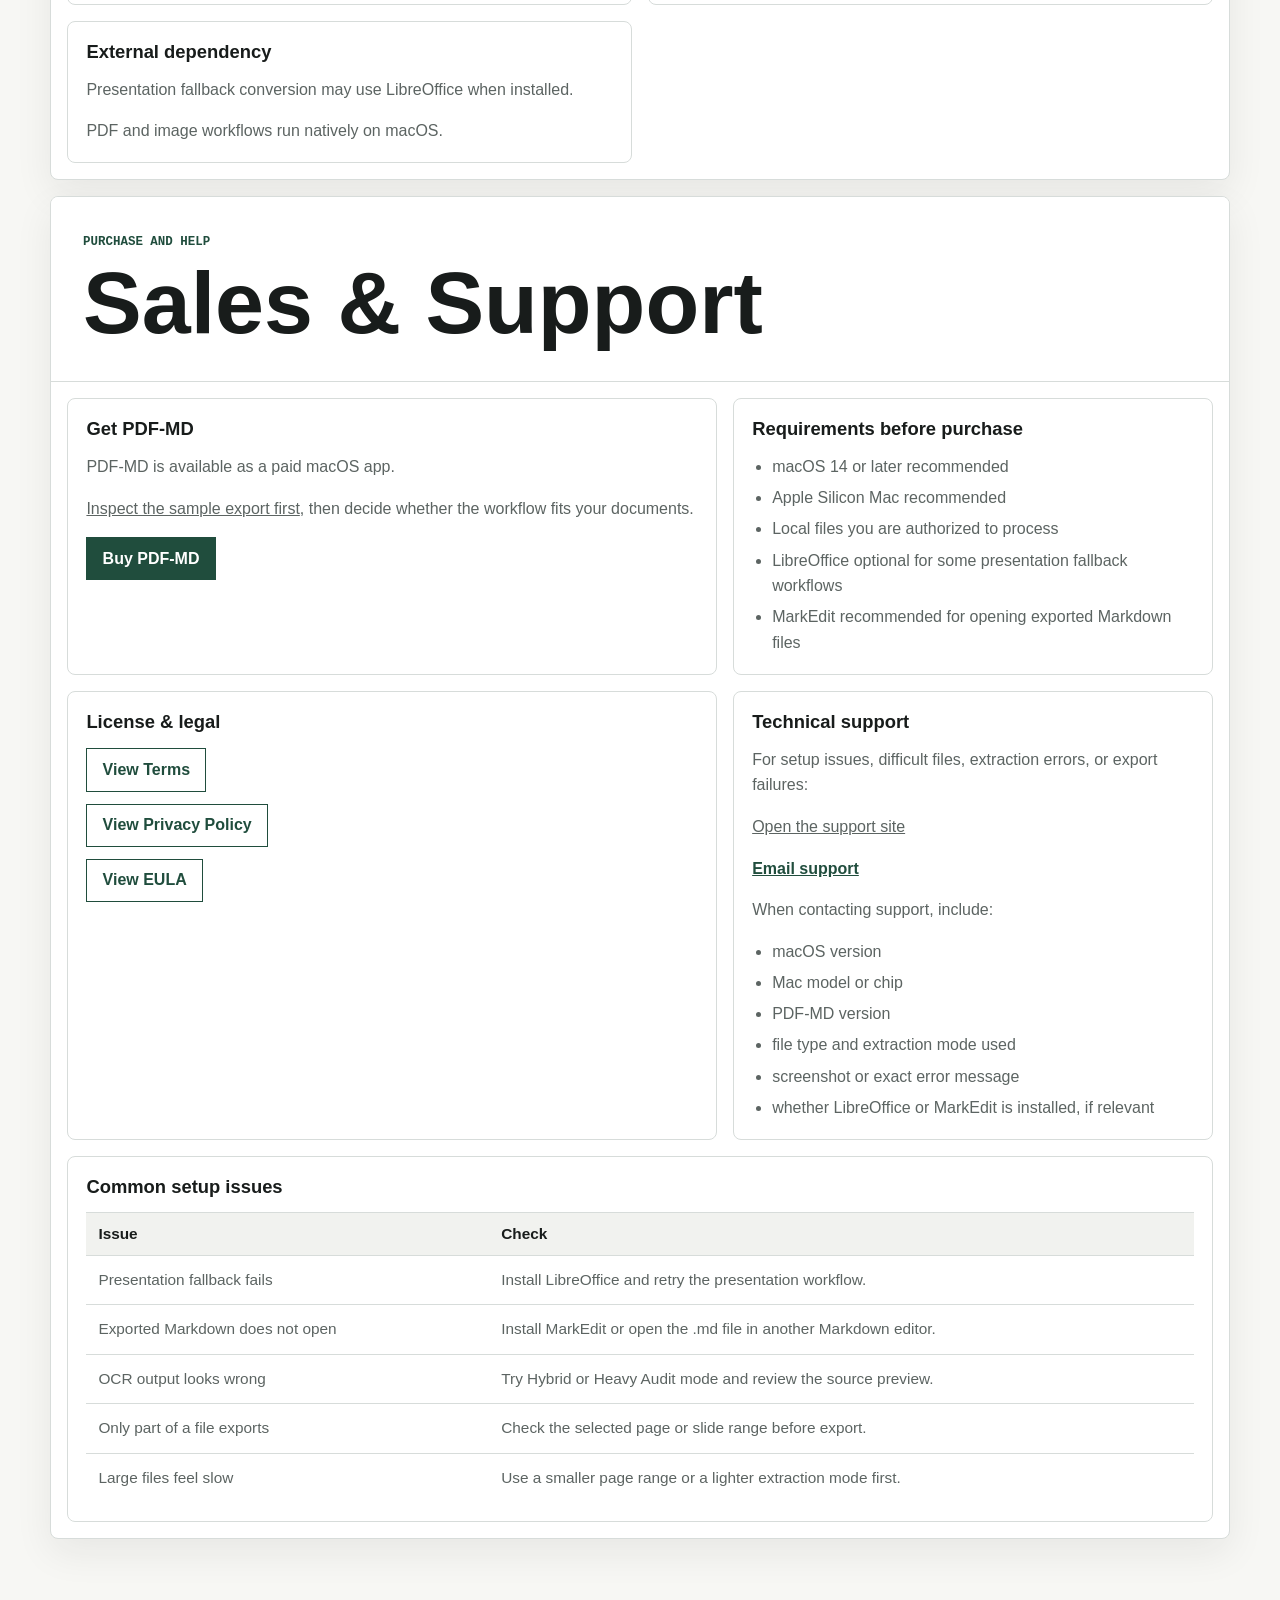
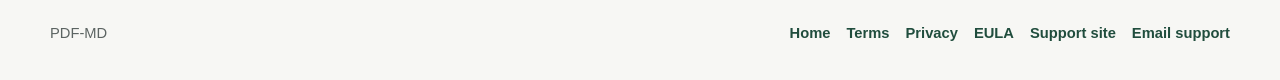
==== commit 0d05f8e7: "Clean sample section and theme markdown preview" ====
--- a/index.html
+++ b/index.html
@@ -12,7 +12,7 @@
   <meta property="og:description" content="Turn difficult PDFs, slides, and images into clean Markdown.">
   <meta property="og:type" content="website">
   <link rel="icon" type="image/png" href="./favicon.png?v=20260331b">
-  <link rel="stylesheet" href="./site.css?v=20260508a">
+  <link rel="stylesheet" href="./site.css?v=20260508b">
 </head>
 <body>
   <a class="skip-link" href="#content">Skip to content</a>
@@ -83,32 +83,7 @@
 
       <section class="feature-list product-sample" id="reviewability-sample" aria-labelledby="sample-title">
         <div class="section-heading">
-          <p class="kicker">Review before checkout</p>
-          <h2 id="sample-title">Inspect a real lecture-slide export in the product page.</h2>
-          <p>
-            This user-confirmed rights-cleared auditory transduction excerpt mixes selectable slide text with
-            image-heavy ear anatomy and physiology labels. It shows the source PDF, generated Markdown, and
-            audit JSON from the same PDF-MD Hybrid run without sending you to a separate sample site.
-          </p>
-        </div>
-
-        <div class="proof-metrics compact">
-          <div class="proof-metric">
-            <strong>8 slides</strong>
-            <span>Lecture-style auditory physiology material with bullets, plots, and diagrams.</span>
-          </div>
-          <div class="proof-metric">
-            <strong>Hybrid</strong>
-            <span>Direct text first, with image OCR where embedded labels need help.</span>
-          </div>
-          <div class="proof-metric">
-            <strong>Text+OCR 5 / OCR 3</strong>
-            <span>The route mix is shown instead of hidden.</span>
-          </div>
-          <div class="proof-metric">
-            <strong>0 retained other bytes</strong>
-            <span>The benchmark summary reports a clean artifact footprint.</span>
-          </div>
+          <h2 id="sample-title">Sample</h2>
         </div>
 
         <div class="file-grid integrated-file-grid">
@@ -434,21 +409,210 @@
       const openLink = document.getElementById("file-preview-open");
       const cards = document.querySelectorAll("[data-preview-url]");
       let lastTrigger = null;
+      let previewRequest = 0;
+
+      function escapeHTML(value) {
+        return value.replace(/[&<>"']/g, (character) => ({
+          "&": "&amp;",
+          "<": "&lt;",
+          ">": "&gt;",
+          "\"": "&quot;",
+          "'": "&#39;"
+        })[character]);
+      }
+
+      function inlineMarkdown(value) {
+        return escapeHTML(value)
+          .replace(/\*\*([^*]+)\*\*/g, "<strong>$1</strong>")
+          .replace(/`([^`]+)`/g, "<code>$1</code>");
+      }
+
+      function markdownToHTML(markdown) {
+        const lines = markdown.replace(/\r\n/g, "\n").split("\n");
+        const blocks = [];
+        let paragraph = [];
+
+        function flushParagraph() {
+          if (!paragraph.length) {
+            return;
+          }
+          blocks.push(`<p>${inlineMarkdown(paragraph.join(" "))}</p>`);
+          paragraph = [];
+        }
+
+        lines.forEach((line) => {
+          const trimmed = line.trim();
+          const heading = /^(#{1,6})\s+(.+)$/.exec(trimmed);
+          const quote = /^>\s?(.*)$/.exec(trimmed);
+
+          if (!trimmed) {
+            flushParagraph();
+          } else if (heading) {
+            flushParagraph();
+            const level = Math.min(heading[1].length, 4);
+            blocks.push(`<h${level}>${inlineMarkdown(heading[2])}</h${level}>`);
+          } else if (quote) {
+            flushParagraph();
+            blocks.push(`<blockquote>${inlineMarkdown(quote[1])}</blockquote>`);
+          } else {
+            paragraph.push(line);
+          }
+        });
+
+        flushParagraph();
+        return blocks.join("\n");
+      }
+
+      function markdownPreviewDocument(markdown) {
+        return `<!doctype html>
+<html lang="en">
+<head>
+  <meta charset="utf-8">
+  <meta name="viewport" content="width=device-width, initial-scale=1">
+  <style>
+    :root {
+      color-scheme: light;
+      --page: #f7f7f4;
+      --paper: #ffffff;
+      --ink: #181c1b;
+      --muted: #5c6462;
+      --rule: #d7dcda;
+      --green: #204d3d;
+      --green-soft: #eef4f1;
+    }
+
+    * {
+      box-sizing: border-box;
+    }
+
+    body {
+      margin: 0;
+      background: var(--page);
+      color: var(--ink);
+      font-family: -apple-system, BlinkMacSystemFont, "Segoe UI", sans-serif;
+      font-size: 16px;
+      line-height: 1.62;
+    }
+
+    main {
+      width: min(860px, calc(100% - 2rem));
+      margin: 0 auto;
+      padding: 2rem 0 3rem;
+    }
+
+    article {
+      border: 1px solid var(--rule);
+      background: var(--paper);
+      padding: clamp(1rem, 3vw, 2rem);
+      border-radius: 8px;
+      box-shadow: 0 14px 38px rgba(24, 28, 27, 0.07);
+    }
+
+    h1,
+    h2,
+    h3,
+    h4 {
+      margin: 1.45em 0 0.55em;
+      color: var(--ink);
+      line-height: 1.22;
+      letter-spacing: 0;
+    }
+
+    h1:first-child,
+    h2:first-child,
+    h3:first-child,
+    h4:first-child {
+      margin-top: 0;
+    }
+
+    h3 {
+      padding-bottom: 0.45rem;
+      border-bottom: 1px solid var(--rule);
+      font-size: 1.25rem;
+    }
+
+    h4 {
+      color: var(--green);
+      font-size: 1rem;
+    }
+
+    p {
+      margin: 0 0 0.85rem;
+      color: #303736;
+      white-space: pre-wrap;
+    }
+
+    blockquote {
+      margin: 0 0 1rem;
+      border-left: 3px solid var(--green);
+      background: var(--green-soft);
+      padding: 0.75rem 0.9rem;
+      color: #26302d;
+      border-radius: 0 6px 6px 0;
+    }
+
+    code {
+      border: 1px solid var(--rule);
+      background: #fbfbf8;
+      padding: 0.08rem 0.25rem;
+      border-radius: 4px;
+      font-family: ui-monospace, SFMono-Regular, Menlo, Consolas, monospace;
+      font-size: 0.92em;
+    }
+  </style>
+</head>
+<body>
+  <main>
+    <article>${markdownToHTML(markdown)}</article>
+  </main>
+</body>
+</html>`;
+      }
+
+      function loadingPreviewDocument() {
+        return "<!doctype html><html><body style=\"margin:0;background:#f7f7f4;color:#181c1b;font:16px -apple-system,BlinkMacSystemFont,'Segoe UI',sans-serif;\"><main style=\"padding:2rem;\">Loading preview...</main></body></html>";
+      }
 
       function openPreview(trigger) {
         const previewURL = trigger.dataset.previewUrl;
+        const requestID = ++previewRequest;
         lastTrigger = trigger;
         title.textContent = trigger.dataset.previewTitle || "Sample file";
-        frame.src = previewURL;
         openLink.href = previewURL;
         modal.hidden = false;
         document.body.classList.add("modal-open");
+        if (previewURL.endsWith(".md")) {
+          frame.srcdoc = loadingPreviewDocument();
+          frame.removeAttribute("src");
+          fetch(previewURL)
+            .then((response) => {
+              if (!response.ok) {
+                throw new Error("Preview unavailable");
+              }
+              return response.text();
+            })
+            .then((markdown) => {
+              if (requestID === previewRequest) {
+                frame.srcdoc = markdownPreviewDocument(markdown);
+              }
+            })
+            .catch(() => {
+              if (requestID === previewRequest) {
+                frame.srcdoc = "<!doctype html><html><body style=\"margin:0;background:#f7f7f4;color:#181c1b;font:16px -apple-system,BlinkMacSystemFont,'Segoe UI',sans-serif;\"><main style=\"padding:2rem;\">Preview unavailable. Use Open in new tab.</main></body></html>";
+              }
+            });
+        } else {
+          frame.removeAttribute("srcdoc");
+          frame.src = previewURL;
+        }
         modal.querySelector(".modal-close").focus();
       }
 
       function closePreview() {
+        previewRequest += 1;
         modal.hidden = true;
         frame.removeAttribute("src");
+        frame.removeAttribute("srcdoc");
         document.body.classList.remove("modal-open");
         if (lastTrigger) {
           lastTrigger.focus();
--- a/site.css
+++ b/site.css
@@ -631,6 +631,15 @@
   scroll-margin-top: 7.5rem;
 }
 
+.product-sample .section-heading {
+  margin-bottom: 1rem;
+}
+
+.product-sample .section-heading h2 {
+  margin-bottom: 0.65rem;
+  font-size: 1.35rem;
+}
+
 .integrated-file-grid {
   margin-bottom: 1rem;
 }
@@ -782,7 +791,7 @@
   width: 100%;
   height: 100%;
   border: 0;
-  background: #ffffff;
+  background: var(--page);
 }
 
 .sample-output {
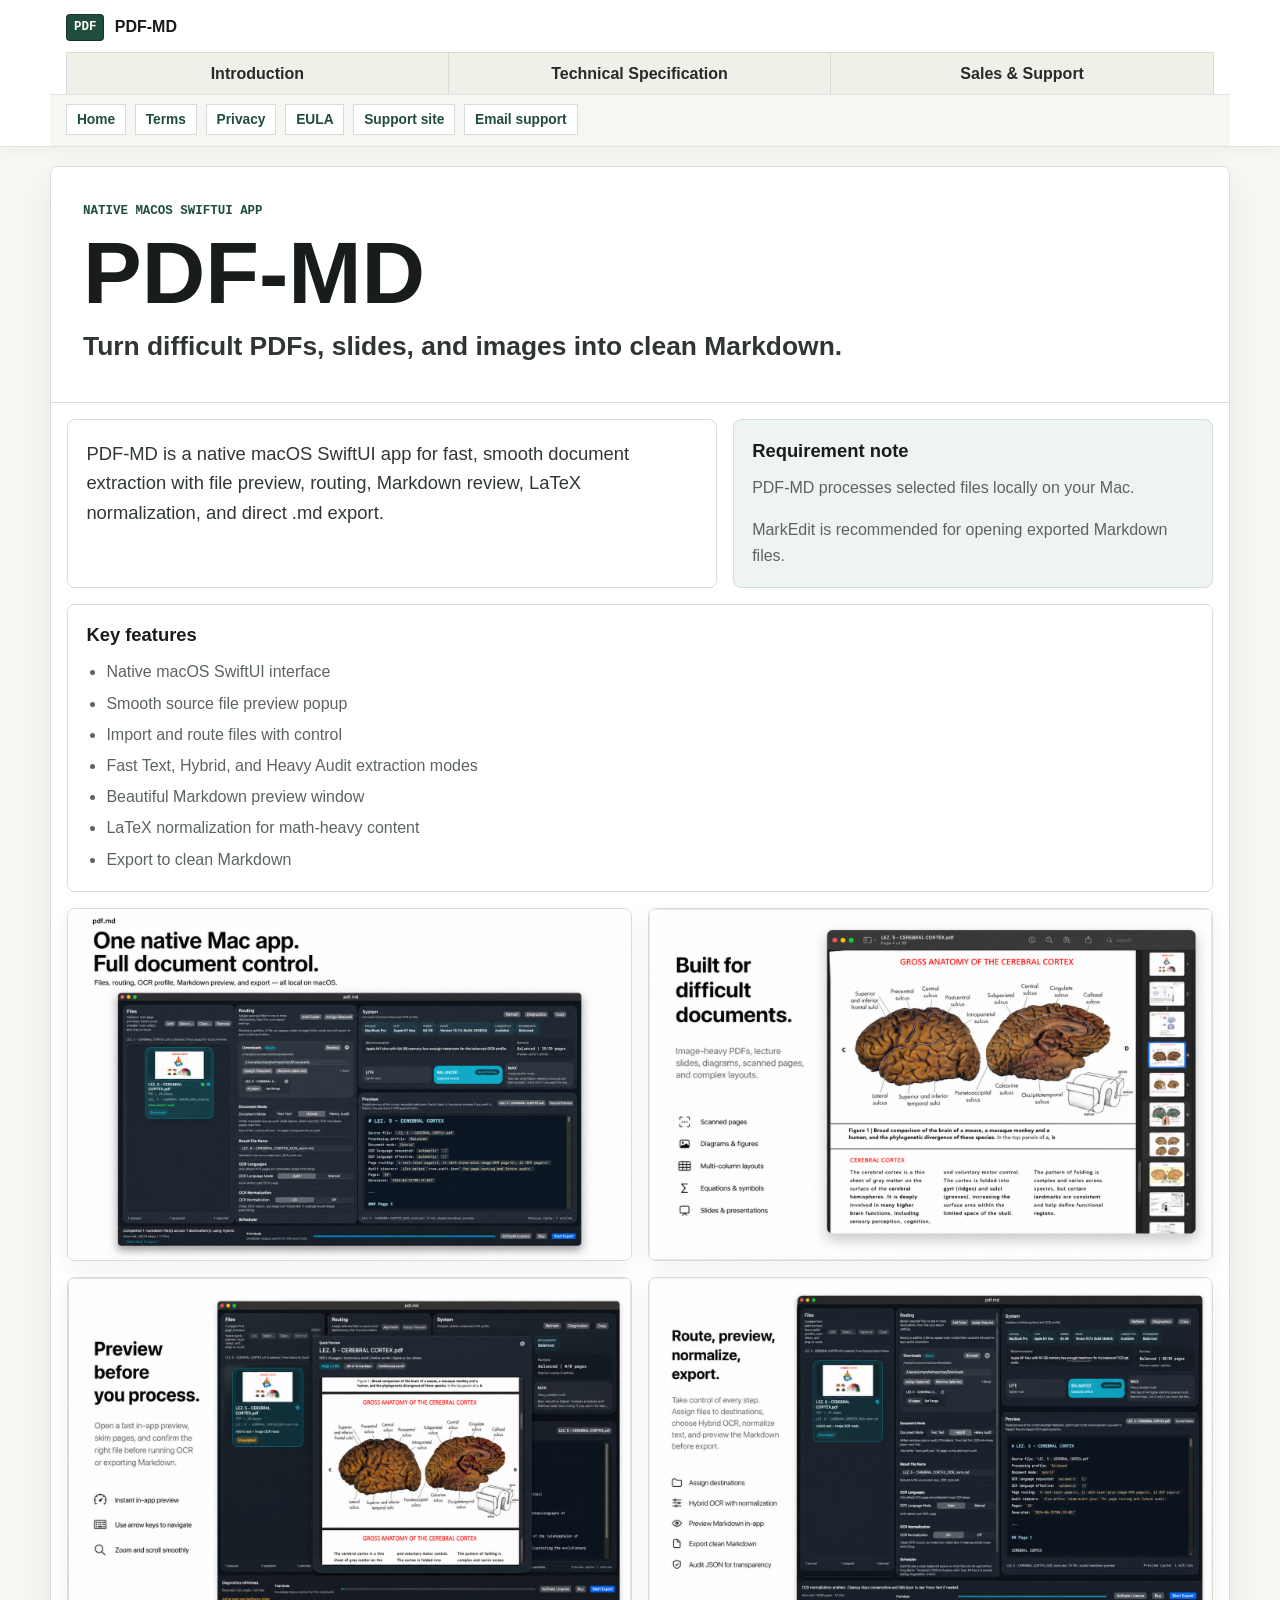
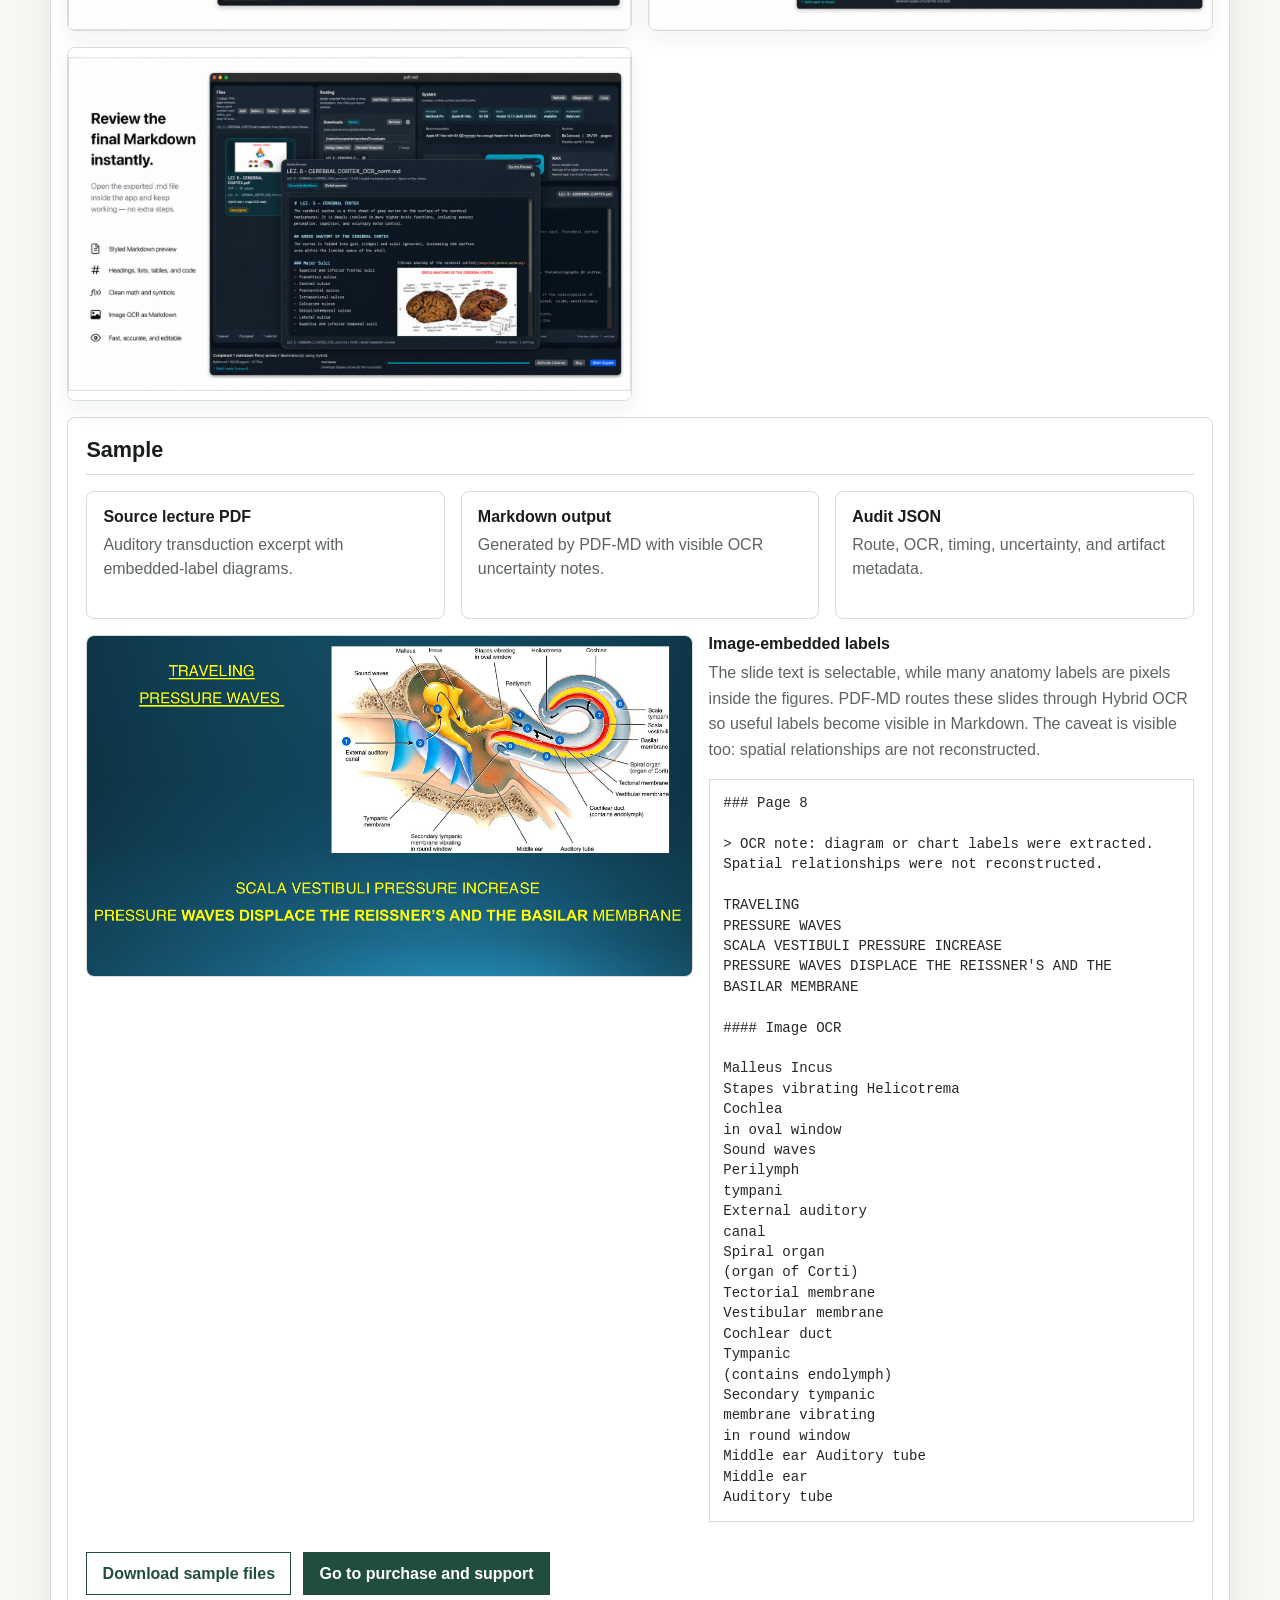
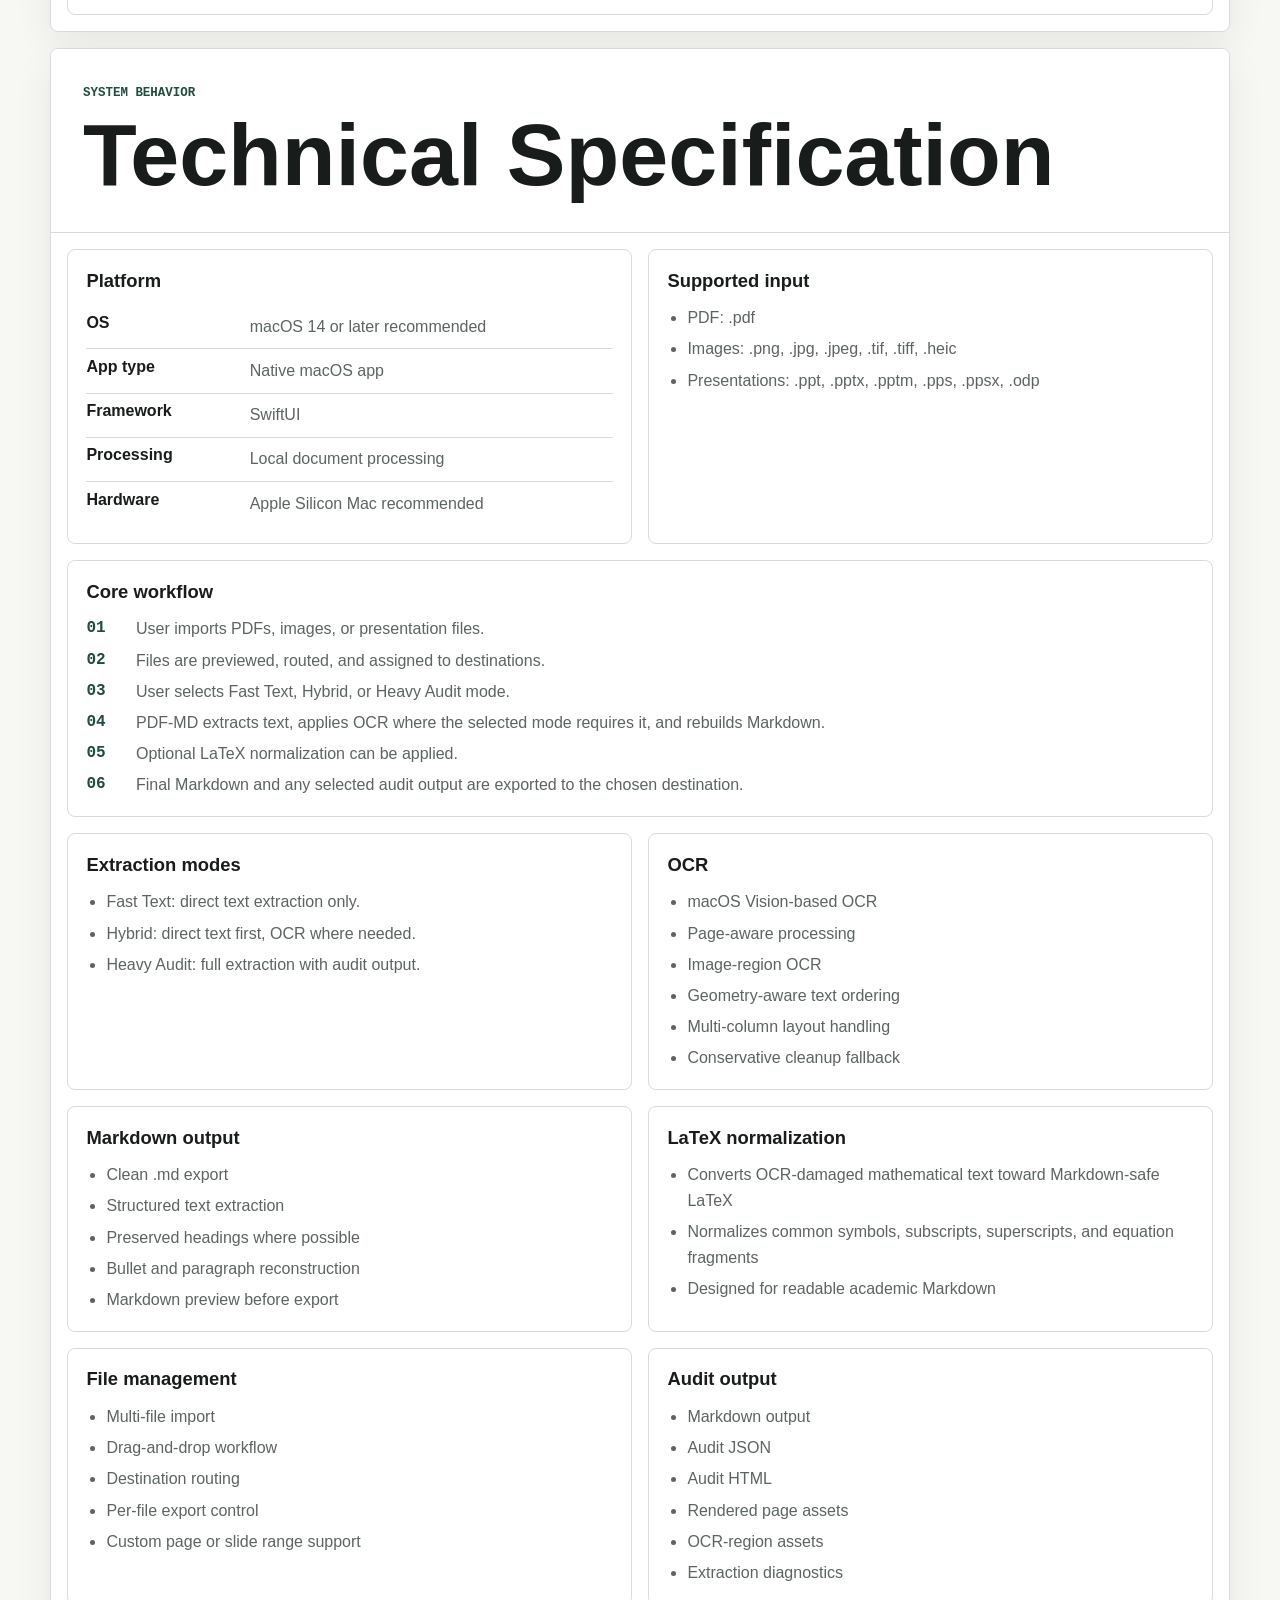
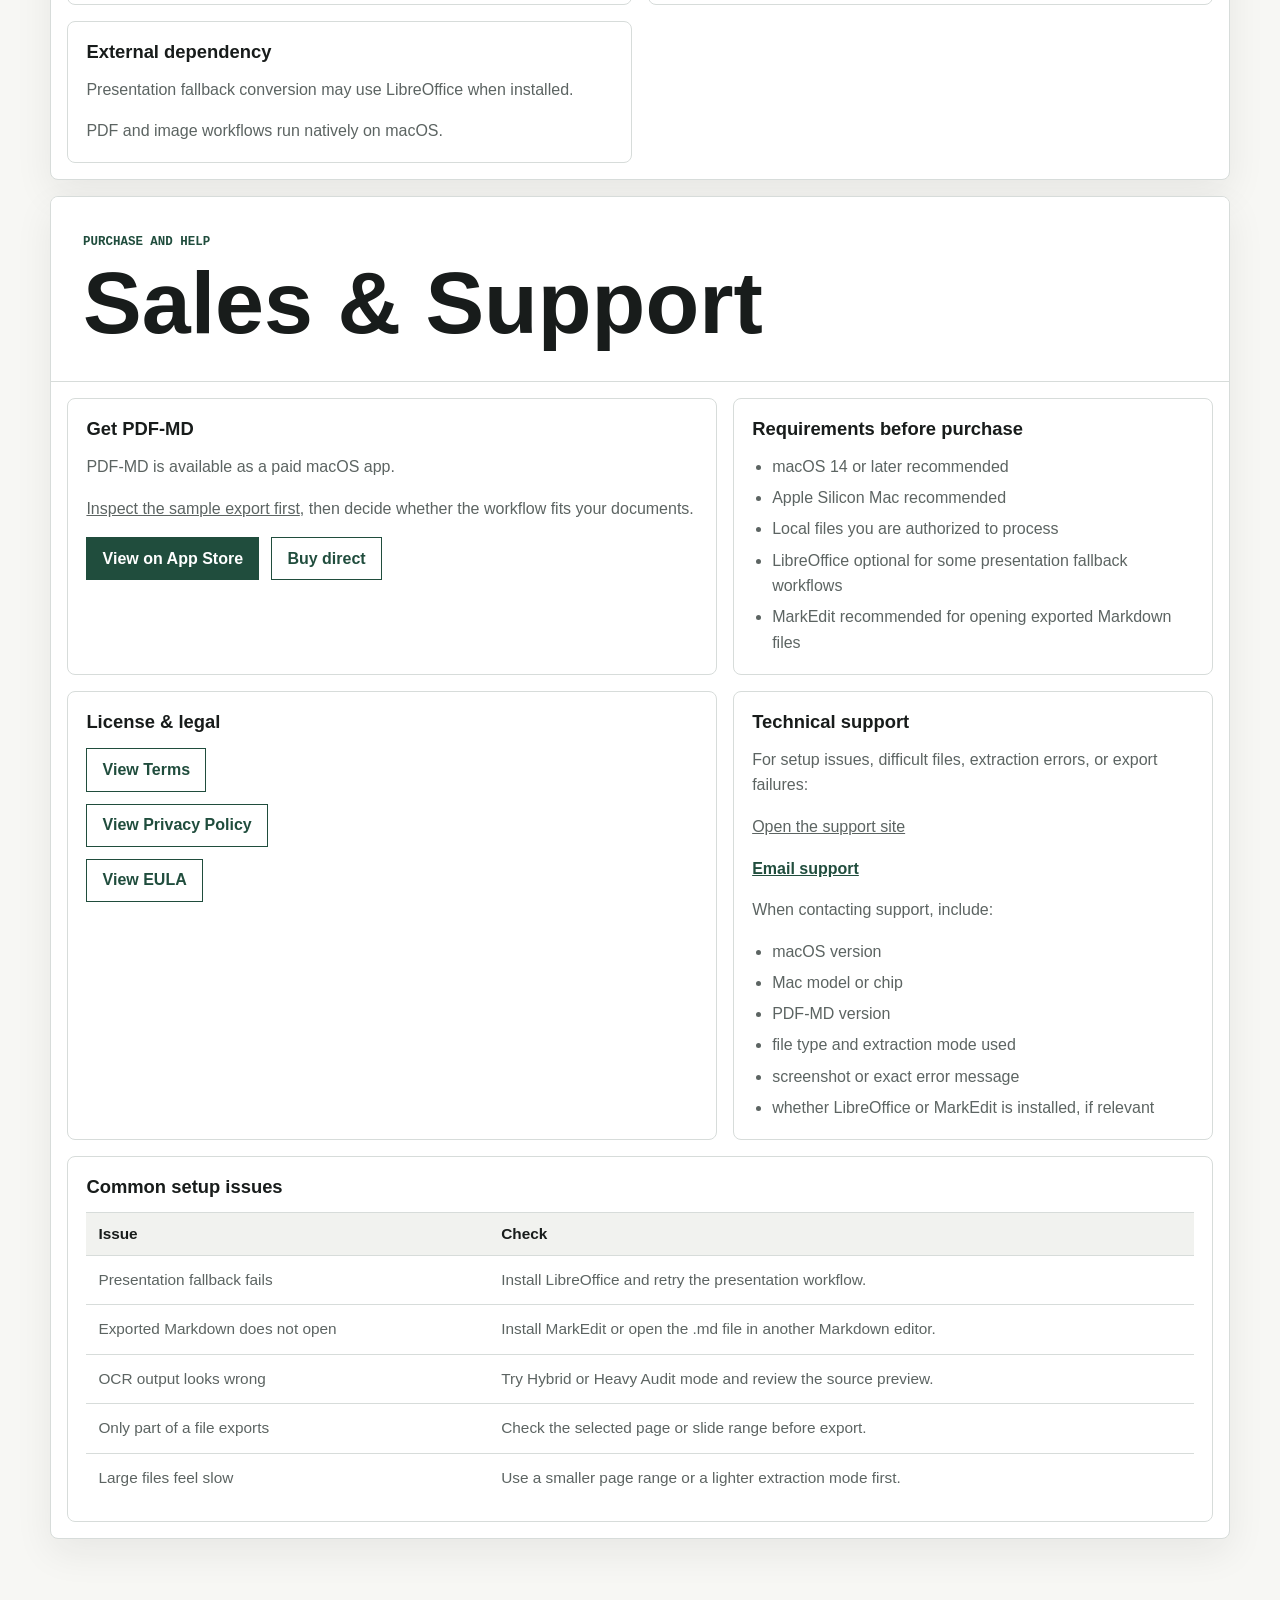
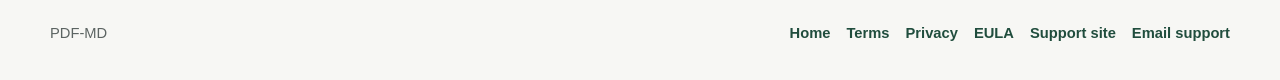
==== commit a8d30f18: "Add PDF-MD App Store link" ====
--- a/index.html
+++ b/index.html
@@ -12,7 +12,7 @@
   <meta property="og:description" content="Turn difficult PDFs, slides, and images into clean Markdown.">
   <meta property="og:type" content="website">
   <link rel="icon" type="image/png" href="./favicon.png?v=20260331b">
-  <link rel="stylesheet" href="./site.css?v=20260508b">
+  <link rel="stylesheet" href="./site.css?v=20260508c">
 </head>
 <body>
   <a class="skip-link" href="#content">Skip to content</a>
@@ -297,7 +297,10 @@
           <h2>Get PDF-MD</h2>
           <p>PDF-MD is available as a paid macOS app.</p>
           <p><a href="#reviewability-sample">Inspect the sample export first</a>, then decide whether the workflow fits your documents.</p>
-          <a class="button" href="https://medout.lemonsqueezy.com/checkout/buy/4a9b9138-736f-4a98-afc2-48488fbf12ee" target="_blank" rel="noreferrer">Buy PDF-MD</a>
+          <div class="purchase-actions">
+            <a class="button" href="https://apps.apple.com/app/pdf-md/id6763402178" target="_blank" rel="noreferrer">View on App Store</a>
+            <a class="button secondary" href="https://medout.lemonsqueezy.com/checkout/buy/4a9b9138-736f-4a98-afc2-48488fbf12ee" target="_blank" rel="noreferrer">Buy direct</a>
+          </div>
         </section>
 
         <section class="spec-box">
--- a/site.css
+++ b/site.css
@@ -659,6 +659,12 @@
   margin-top: 1rem;
 }
 
+.purchase-actions {
+  display: flex;
+  flex-wrap: wrap;
+  gap: 0.75rem;
+}
+
 .redirect-page {
   display: grid;
   min-height: 100vh;
@@ -852,7 +858,8 @@
     flex-direction: column;
   }
 
-  .sample-actions {
+  .sample-actions,
+  .purchase-actions {
     align-items: stretch;
     flex-direction: column;
   }
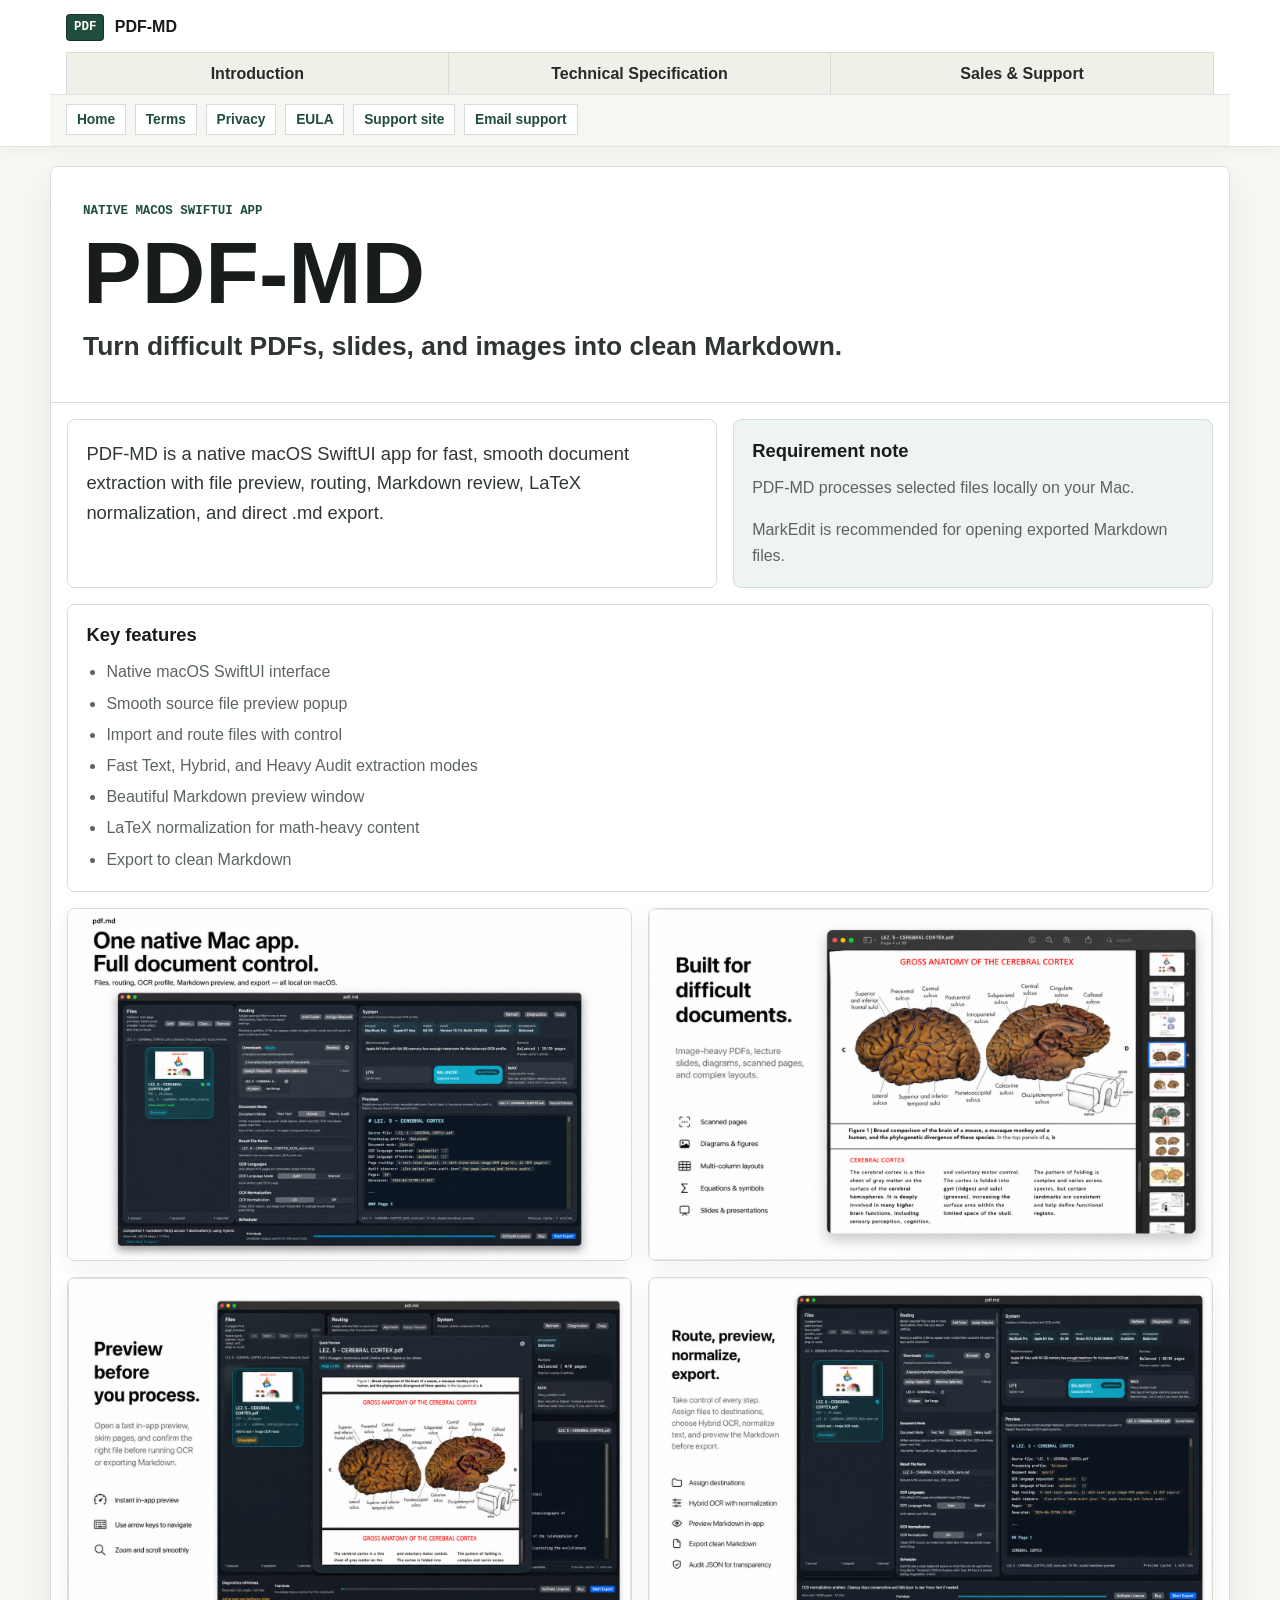
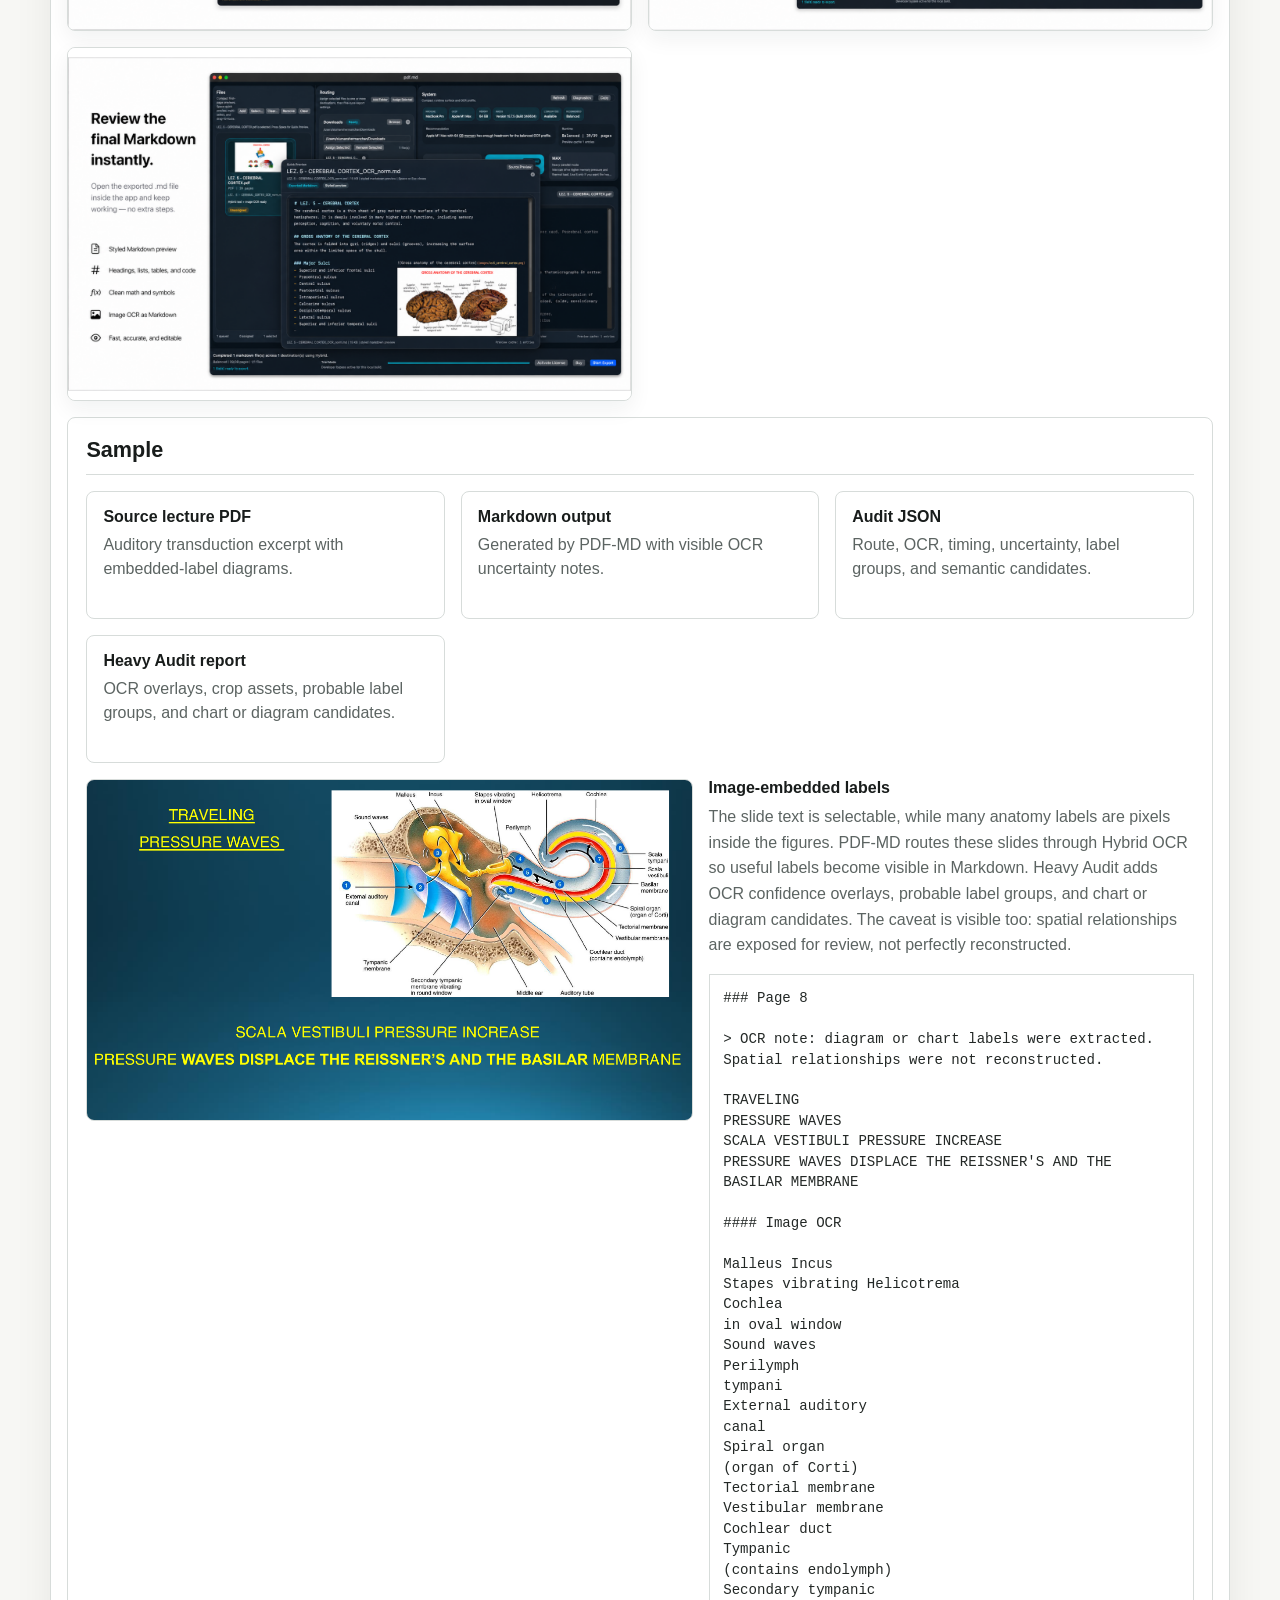
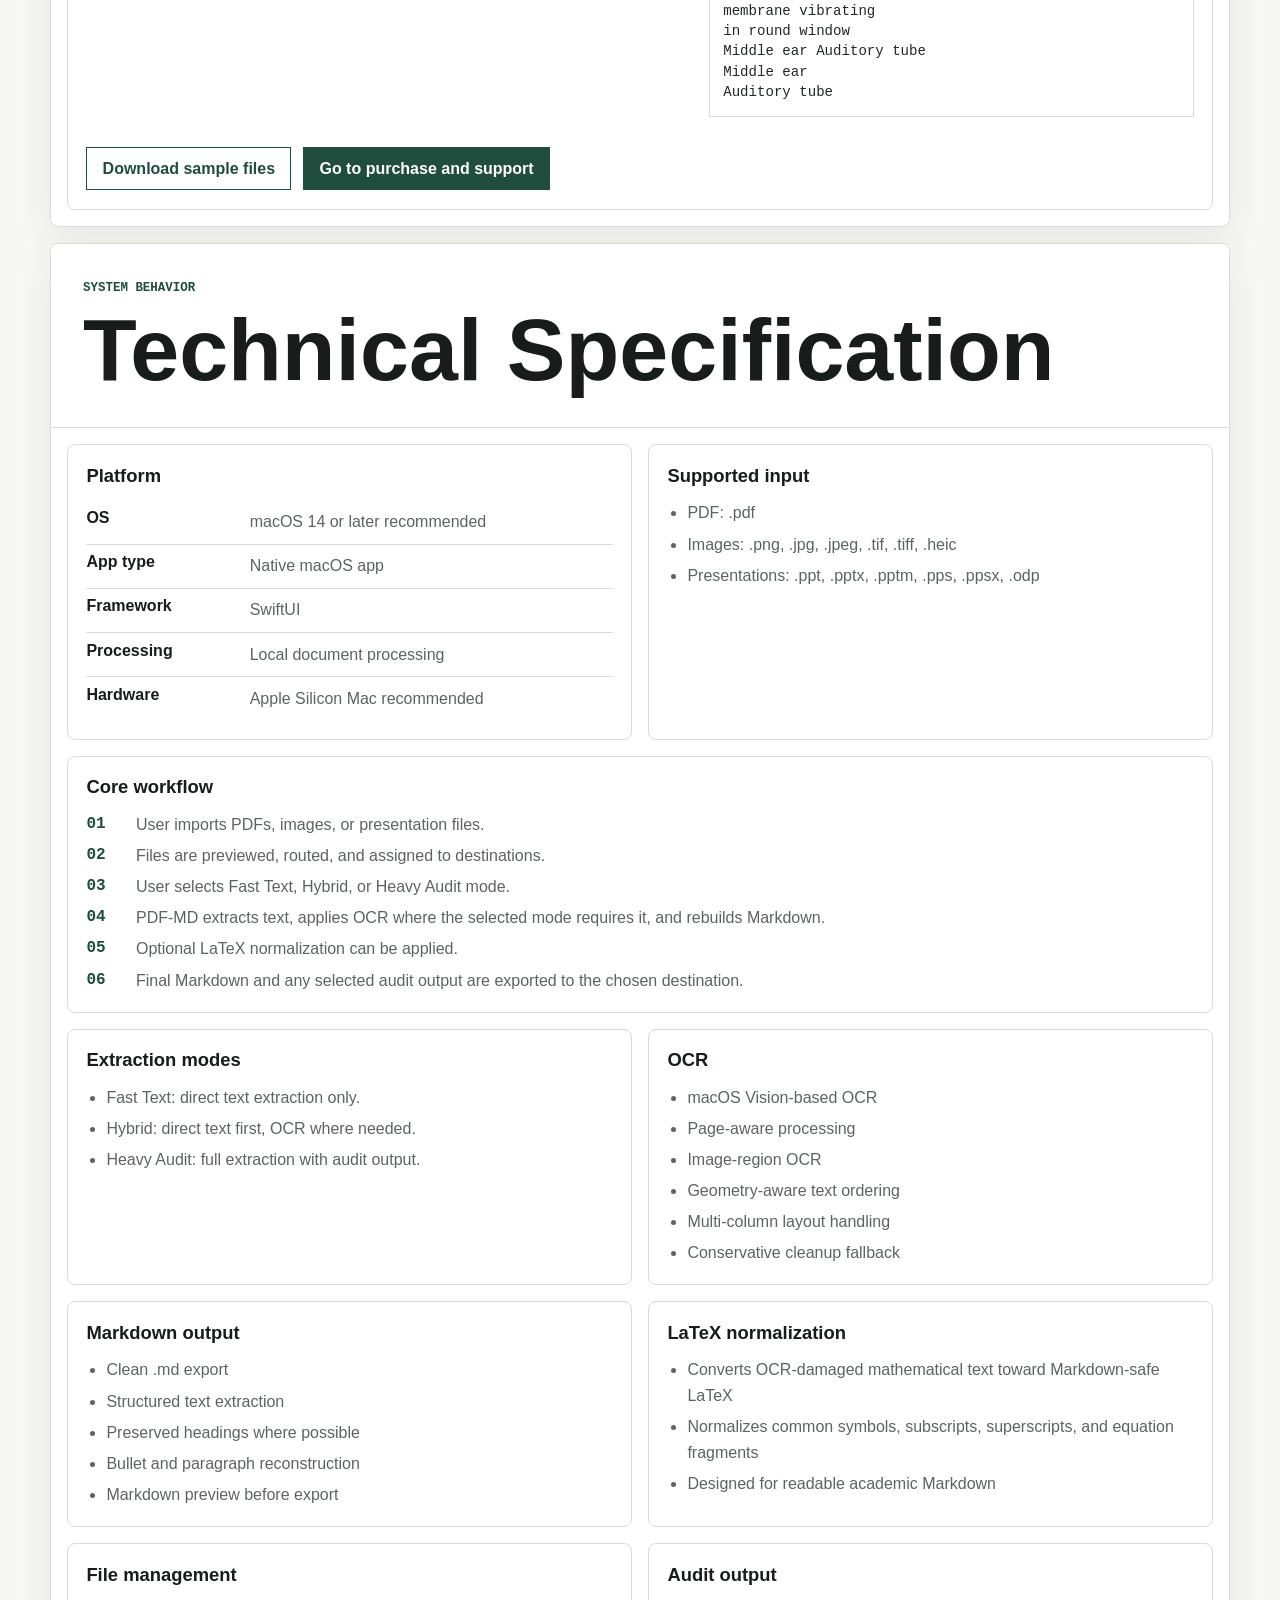
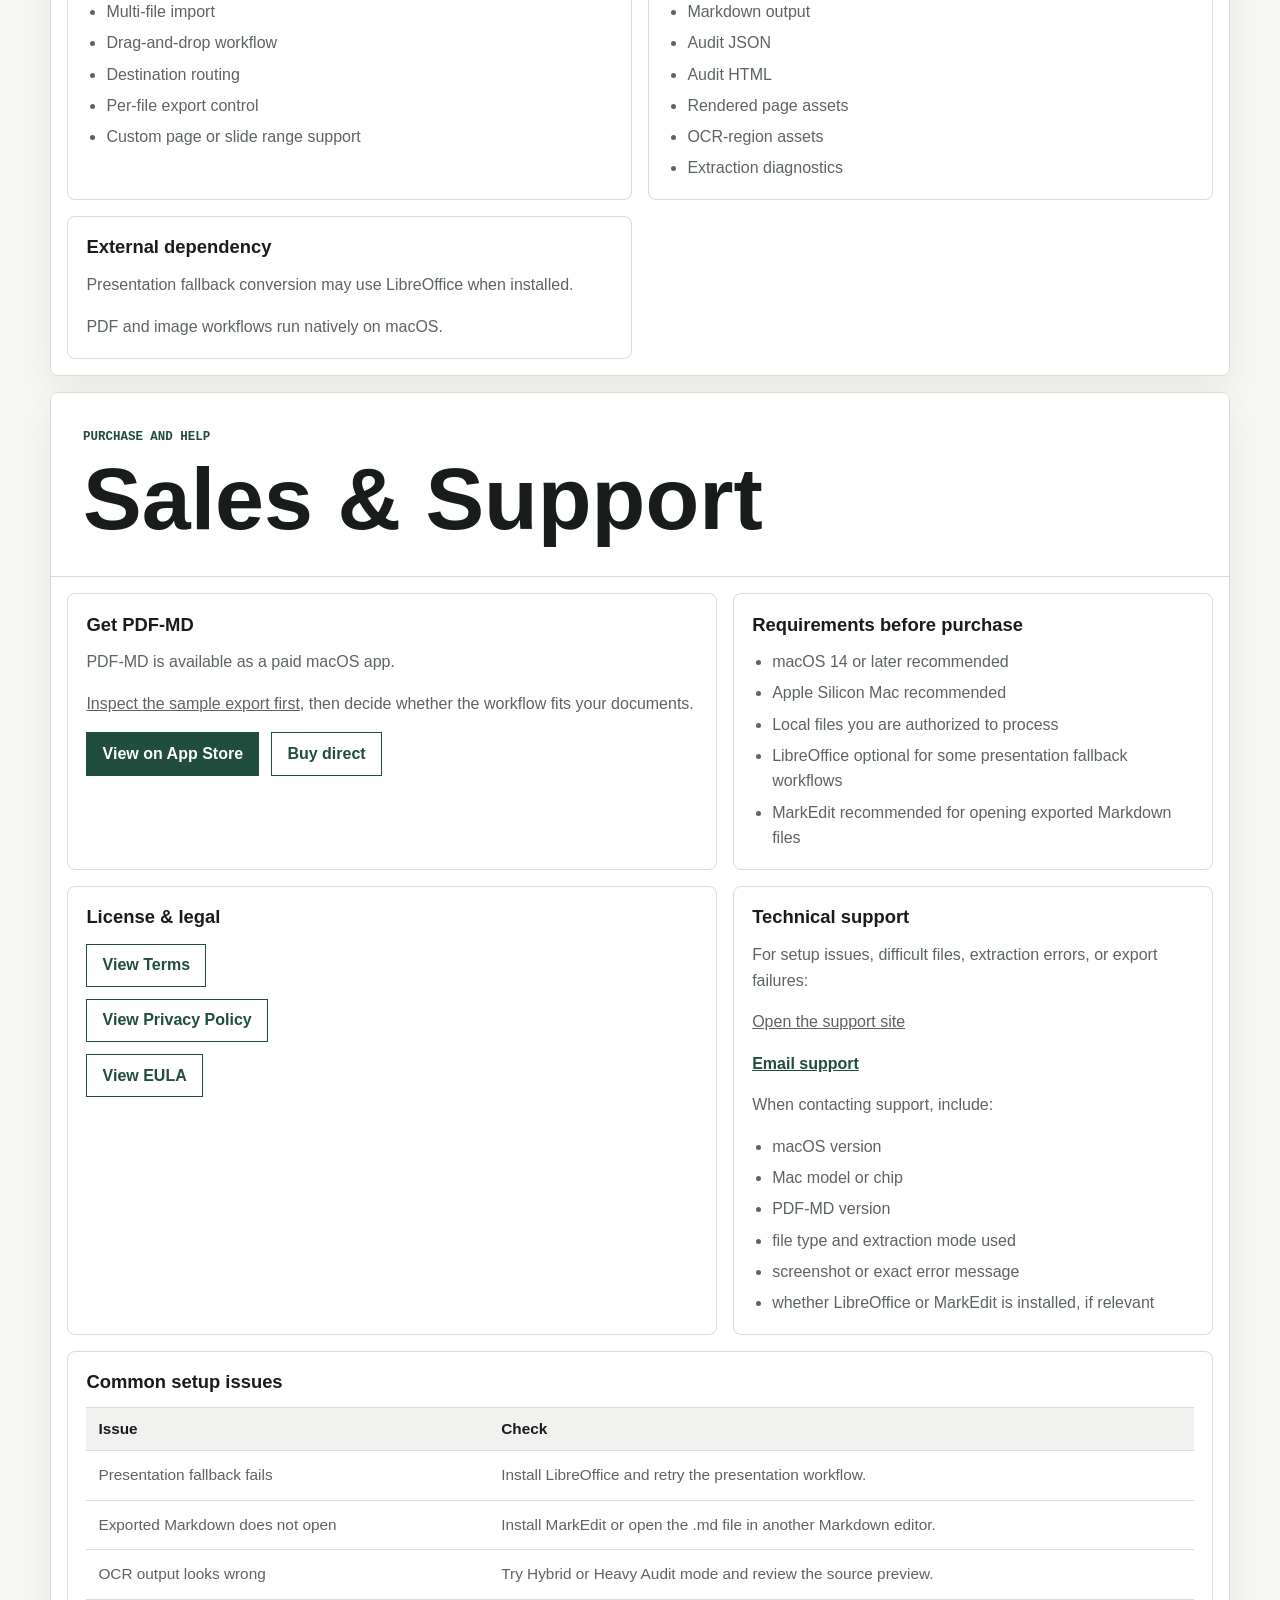
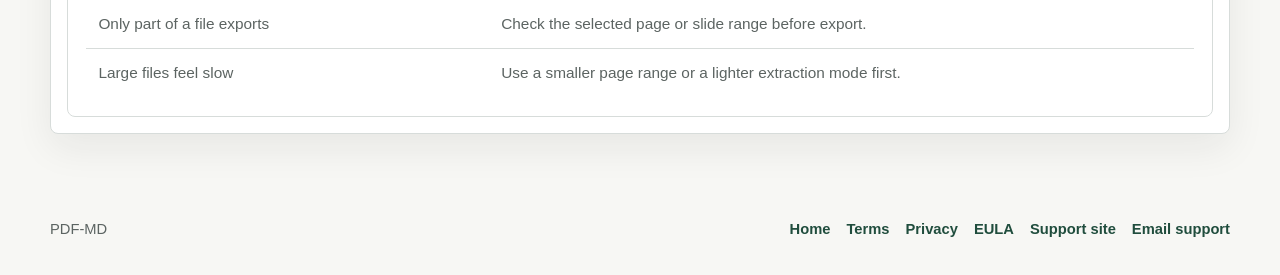
==== commit aae82b16: "Refresh PDF-MD Heavy Audit sample" ====
--- a/index.html
+++ b/index.html
@@ -112,7 +112,16 @@
             data-preview-url="./site-assets/sample-pack/pdf-md-reviewability-demo/audit/auditory-transduction-lecture-excerpt_Hybrid_norm.audit.json"
           >
             <strong>Audit JSON</strong>
-            <span>Route, OCR, timing, uncertainty, and artifact metadata.</span>
+            <span>Route, OCR, timing, uncertainty, label groups, and semantic candidates.</span>
+          </a>
+          <a
+            class="file-card"
+            href="./site-assets/sample-pack/pdf-md-reviewability-demo/audit/heavy-audit/auditory-transduction-lecture-excerpt_Heavy_Audit_norm.audit.html"
+            data-preview-title="Heavy Audit report"
+            data-preview-url="./site-assets/sample-pack/pdf-md-reviewability-demo/audit/heavy-audit/auditory-transduction-lecture-excerpt_Heavy_Audit_norm.audit.html"
+          >
+            <strong>Heavy Audit report</strong>
+            <span>OCR overlays, crop assets, probable label groups, and chart or diagram candidates.</span>
           </a>
         </div>
 
@@ -129,8 +138,9 @@
             <h3>Image-embedded labels</h3>
             <p>
               The slide text is selectable, while many anatomy labels are pixels inside the figures. PDF-MD
-              routes these slides through Hybrid OCR so useful labels become visible in Markdown. The caveat is
-              visible too: spatial relationships are not reconstructed.
+              routes these slides through Hybrid OCR so useful labels become visible in Markdown. Heavy Audit
+              adds OCR confidence overlays, probable label groups, and chart or diagram candidates. The caveat is
+              visible too: spatial relationships are exposed for review, not perfectly reconstructed.
             </p>
             <pre class="sample-output">### Page 8
 
